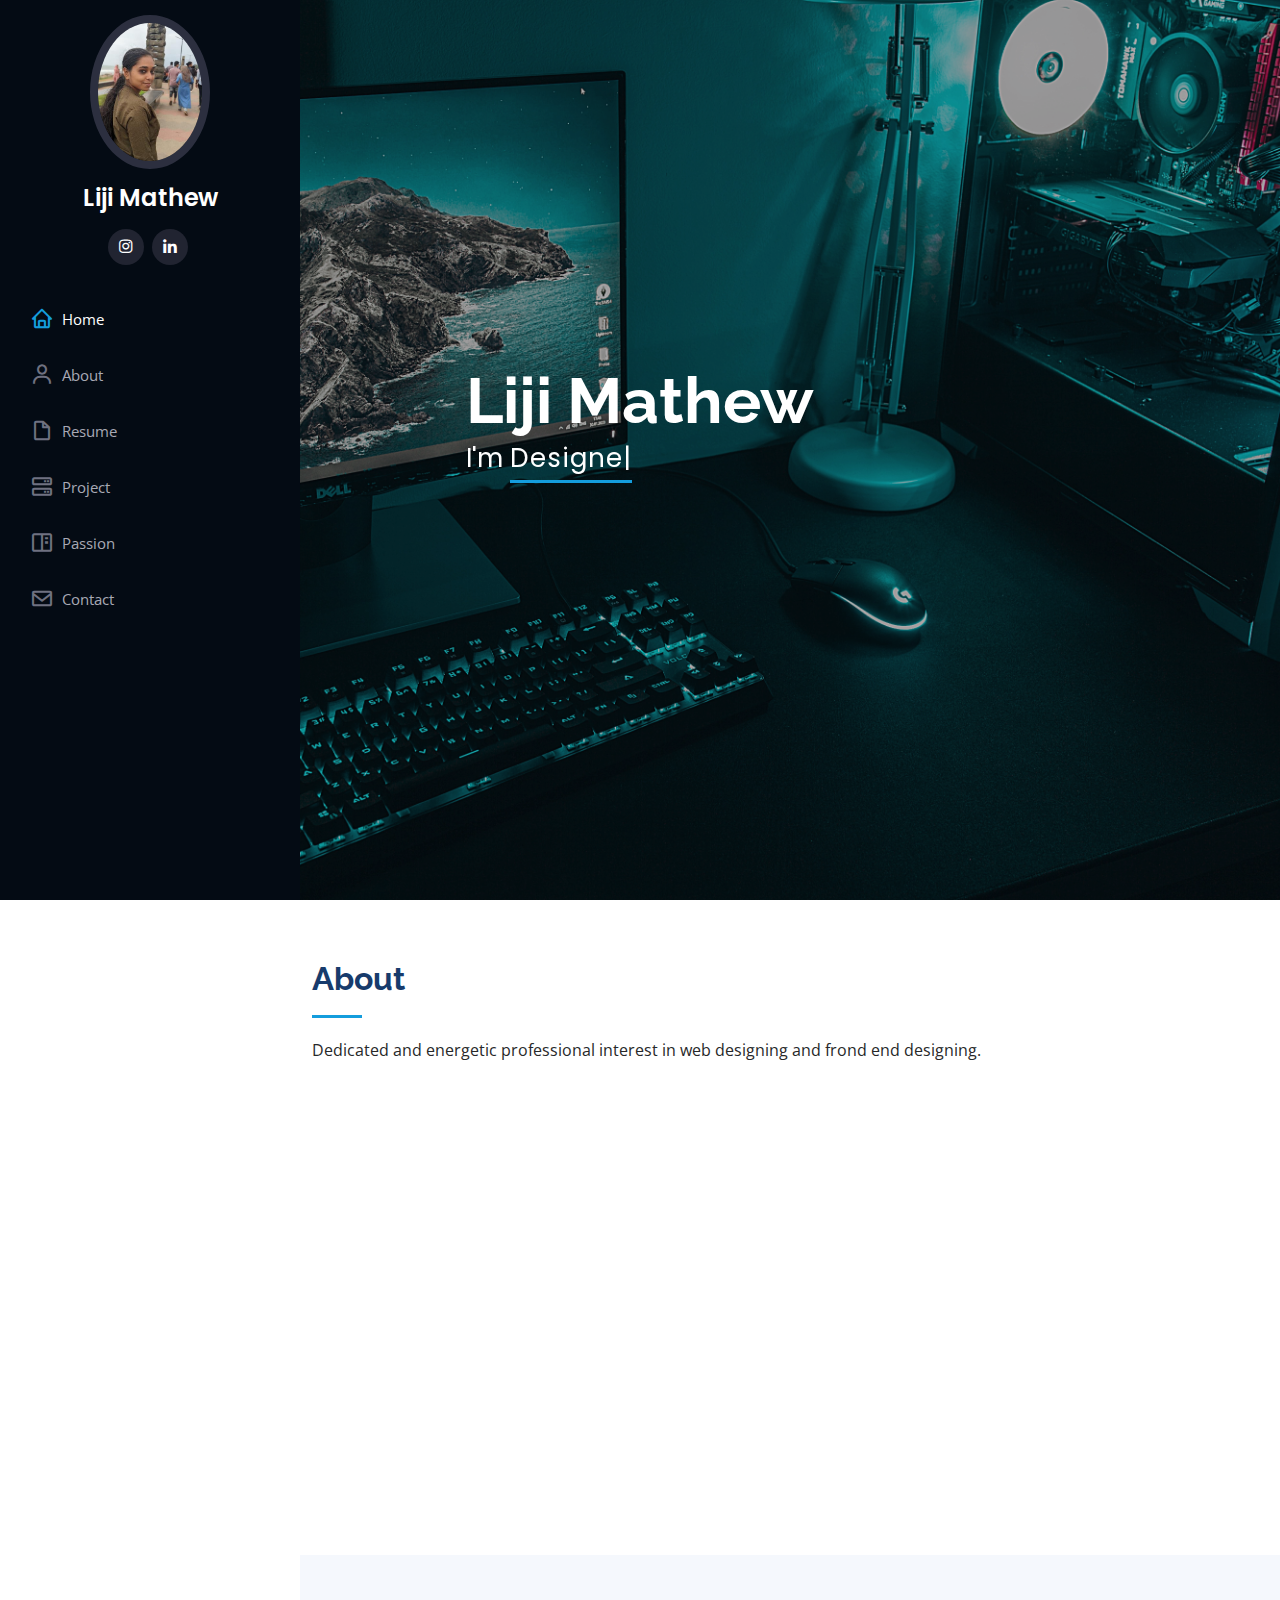
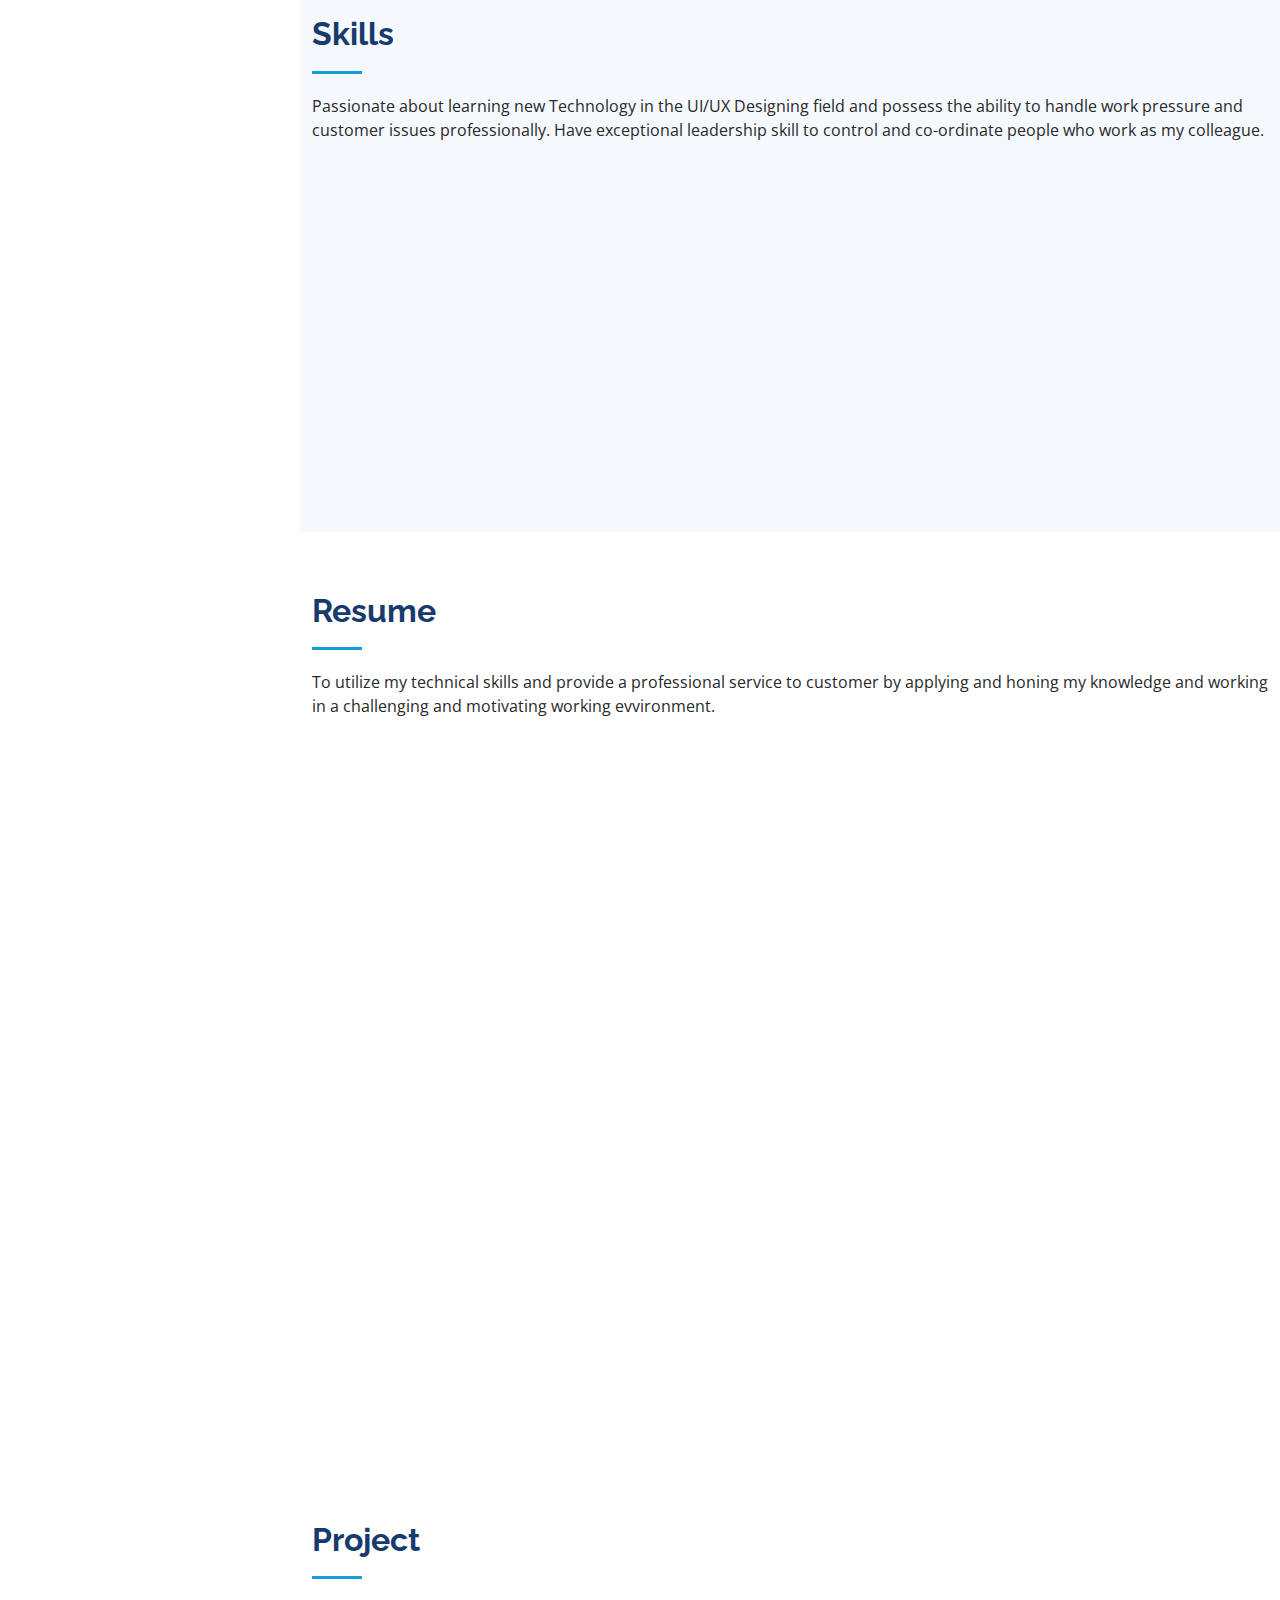
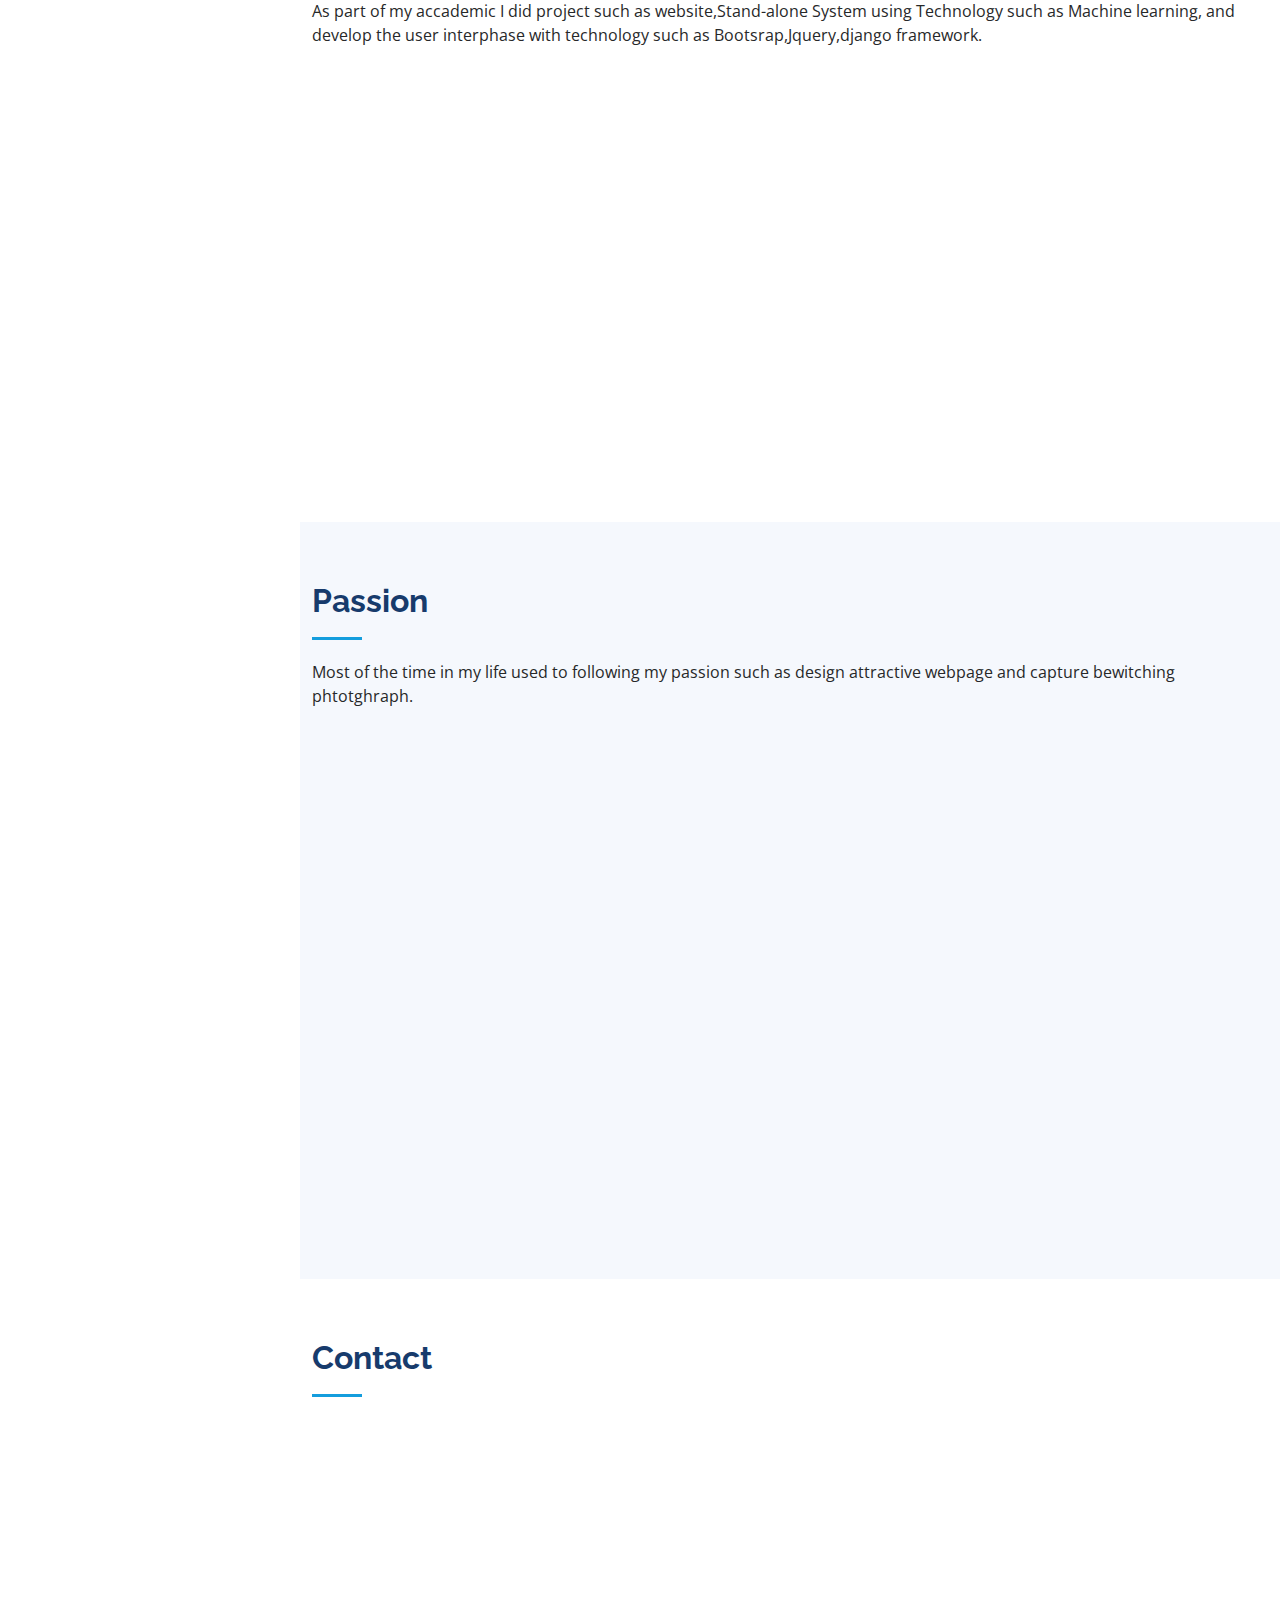
==== index.html @ ad8925a6 "my portfolio updated" ====
<!DOCTYPE html>
<html lang="en">

<head>
  <meta charset="utf-8">
  <meta content="width=device-width, initial-scale=1.0" name="viewport">

  <title>Liji Mathew</title>
  <meta content="" name="description">
  <meta content="" name="keywords">

  <!-- Favicons -->
  <link href="assets/img/favicon.png" rel="icon">
  <link href="assets/img/apple-touch-icon.png" rel="apple-touch-icon">

  <!-- Google Fonts -->
  <link href="https://fonts.googleapis.com/css?family=Open+Sans:300,300i,400,400i,600,600i,700,700i|Raleway:300,300i,400,400i,500,500i,600,600i,700,700i|Poppins:300,300i,400,400i,500,500i,600,600i,700,700i" rel="stylesheet">

  <!-- Vendor CSS Files -->
  <link href="assets/vendor/aos/aos.css" rel="stylesheet">
  <link href="assets/vendor/bootstrap/css/bootstrap.min.css" rel="stylesheet">
  <link href="assets/vendor/bootstrap-icons/bootstrap-icons.css" rel="stylesheet">
  <link href="assets/vendor/boxicons/css/boxicons.min.css" rel="stylesheet">
  <link href="assets/vendor/glightbox/css/glightbox.min.css" rel="stylesheet">
  <link href="assets/vendor/swiper/swiper-bundle.min.css" rel="stylesheet">

  <!-- Template Main CSS File -->
  <link href="assets/css/style.css" rel="stylesheet">

  <!-- =======================================================
  * Template Name: iPortfolio - v3.7.0
  * Template URL: https://bootstrapmade.com/iportfolio-bootstrap-portfolio-websites-template/
  * Author: BootstrapMade.com
  * License: https://bootstrapmade.com/license/
  ======================================================== -->
</head>

<body>

  <!-- ======= Mobile nav toggle button ======= -->
  <i class="bi bi-list mobile-nav-toggle d-xl-none"></i>

  <!-- ======= Header ======= -->
  <header id="header">
    <div class="d-flex flex-column">

      <div class="profile">
        <img src="assets/img/liji.jpg" alt="" class="img-fluid rounded-circle">
        <h1 class="text-light"><a href="index.html">Liji Mathew</a></h1>
        <div class="social-links mt-3 text-center">
          
         <a href="https://www.instagram.com/liji_mathew_angry_bird/Liji Mathew" class="instagram"><i class="bx bxl-instagram"></i></a>
          
          <a href="http://wwww.linkedin.com/in/liji-mathew-873173238" class="linkedin"><i class="bx bxl-linkedin"></i></a>
        </div>
      </div>

      <nav id="navbar" class="nav-menu navbar">
        <ul>
          <li><a href="#hero" class="nav-link scrollto active"><i class="bx bx-home"></i> <span>Home</span></a></li>
          <li><a href="#about" class="nav-link scrollto"><i class="bx bx-user"></i> <span>About</span></a></li>
          <li><a href="#resume" class="nav-link scrollto"><i class="bx bx-file-blank"></i> <span>Resume</span></a></li>
          <li><a href="#services" class="nav-link scrollto"><i class="bx bx-server"></i> <span>Project</span></a></li>
          <li><a href="#portfolio" class="nav-link scrollto"><i class="bx bx-book-content"></i> <span>Passion</span></a></li>
         
          <li><a href="#contact" class="nav-link scrollto"><i class="bx bx-envelope"></i> <span>Contact</span></a></li>
        </ul>
      </nav><!-- .nav-menu -->
    </div>
  </header><!-- End Header -->

  <!-- ======= Hero Section ======= -->
  <section id="hero" class="d-flex flex-column justify-content-center align-items-center">
    <div class="hero-container" data-aos="fade-in">
      <h1>Liji Mathew</h1>
      <p>I'm <span class="typed" data-typed-items="Designer, Developer, Photographer"></span></p>
    </div>
  </section><!-- End Hero -->

  <main id="main">

    <!-- ======= About Section ======= -->
    <section id="about" class="about">
      <div class="container">

        <div class="section-title">
          <h2>About</h2>
          <p>Dedicated and energetic professional interest in web designing and frond end designing.</p>
        </div>

        <div class="row">
          <div class="col-lg-4" data-aos="fade-right">
            <img src="assets/img/liji.jpg" class="img-fluid" alt="">
          </div>
          <div class="col-lg-8 pt-4 pt-lg-0 content" data-aos="fade-left">
            <h3>UI/UX Designer &amp; Web Developer.</h3>
            <p class="fst-italic">
              Highly concentrated in frond end development especially in website design using tools HTML,Css,Bootsrap with thair latest version.
            </p>
            <div class="row">
              <div class="col-lg-6">
                <ul>
                  <li><i class="bi bi-chevron-right"></i> <strong>Birthday:</strong> <span>19 March 1999</span></li>
                  
                  <li><i class="bi bi-chevron-right"></i> <strong>Phone:</strong> <span>+91 9074599758</span></li>
                  <li><i class="bi bi-chevron-right"></i> <strong>City:</strong> <span>Kerala, India</span></li>
                </ul>
              </div>
              <div class="col-lg-6">
                <ul>
                  <li><i class="bi bi-chevron-right"></i> <strong>Age:</strong> <span>23</span></li>
                  <li><i class="bi bi-chevron-right"></i> <strong>Degree:</strong> <span>Master of Computer Application</span></li>
                  <li><i class="bi bi-chevron-right"></i> <strong>Email:</strong> <span>mliji93@gmail.com</span></li>
                  

                </ul>
              </div>
            </div>
            <p>
              Frond-End Developer with a proven ability to collaborate effectively with senior developers while spending exra time to be mentored.Enjoy working closely with team members to ensure workloads are effectively redirected to bottlenecks and personally picking up the slack whene necessary.
            
            </p>
          </div>
        </div>

      </div>
    </section><!-- End About Section -->

    

    <!-- ======= Skills Section ======= -->
    <section id="skills" class="skills section-bg">
      <div class="container">

        <div class="section-title">
          <h2>Skills</h2>
         <p> Passionate about learning new Technology in the UI/UX Designing field and possess the ability to handle work pressure and customer issues professionally. Have exceptional leadership skill to control and co-ordinate people who work as my colleague.</p>
        </div>

        <div class="row skills-content">

          <div class="col-lg-6" data-aos="fade-up">

            <div class="progress">
              <span class="skill">HTML <i class="val">100%</i></span>
              <div class="progress-bar-wrap">
                <div class="progress-bar" role="progressbar" aria-valuenow="100" aria-valuemin="0" aria-valuemax="100"></div>
              </div>
            </div>

            <div class="progress">
              <span class="skill">CSS <i class="val">80%</i></span>
              <div class="progress-bar-wrap">
                <div class="progress-bar" role="progressbar" aria-valuenow="90" aria-valuemin="0" aria-valuemax="100"></div>
              </div>
            </div>

            <div class="progress">
              <span class="skill">JavaScript <i class="val">70%</i></span>
              <div class="progress-bar-wrap">
                <div class="progress-bar" role="progressbar" aria-valuenow="75" aria-valuemin="0" aria-valuemax="100"></div>
              </div>
            </div>
            <div class="progress">
              <span class="skill">Sqlite<i class="val">70%</i></span>
              <div class="progress-bar-wrap">
                <div class="progress-bar" role="progressbar" aria-valuenow="75" aria-valuemin="0" aria-valuemax="100"></div>
              </div>
            </div>
            <div class="progress">
              <span class="skill">C Programming<i class="val">70%</i></span>
              <div class="progress-bar-wrap">
                <div class="progress-bar" role="progressbar" aria-valuenow="75" aria-valuemin="0" aria-valuemax="100"></div>
              </div>
            </div>

          </div>

          <div class="col-lg-6" data-aos="fade-up" data-aos-delay="100">

            <div class="progress">
              <span class="skill">PHP <i class="val">70%</i></span>
              <div class="progress-bar-wrap">
                <div class="progress-bar" role="progressbar" aria-valuenow="80" aria-valuemin="0" aria-valuemax="100"></div>
              </div>
            </div>

            <div class="progress">
              <span class="skill">Python-django<i class="val">85%</i></span>
              <div class="progress-bar-wrap">
                <div class="progress-bar" role="progressbar" aria-valuenow="90" aria-valuemin="0" aria-valuemax="100"></div>
              </div>
            </div>

            <div class="progress">
              <span class="skill">Bootsrap <i class="val">85%</i></span>
              <div class="progress-bar-wrap">
                <div class="progress-bar" role="progressbar" aria-valuenow="55" aria-valuemin="0" aria-valuemax="100"></div>
              </div>
            </div>
            <div class="progress">
              <span class="skill">MySql <i class="val">75%</i></span>
              <div class="progress-bar-wrap">
                <div class="progress-bar" role="progressbar" aria-valuenow="55" aria-valuemin="0" aria-valuemax="100"></div>
              </div>
            </div>
            <div class="progress">
              <span class="skill">Git<i class="val">80%</i></span>
              <div class="progress-bar-wrap">
                <div class="progress-bar" role="progressbar" aria-valuenow="75" aria-valuemin="0" aria-valuemax="100"></div>
              </div>
            </div>

          </div>

        </div>

      </div>
    </section><!-- End Skills Section -->

    <!-- ======= Resume Section ======= -->
    <section id="resume" class="resume">
      <div class="container">

        <div class="section-title">
          <h2>Resume</h2>
          <p> To utilize my technical skills and provide a professional service to customer by applying and honing my knowledge and working in a challenging and motivating working evvironment.

          </p>
        </div>

        <div class="row">
          <div class="col-lg-6" data-aos="fade-up">
            <h3 class="resume-title">Sumary</h3>
            <div class="resume-item pb-0">
              <h4>Liji Mathew</h4>
             
              <ul>
                <li>Palakkad DIST Kerala India</li>
                <li>+91 9074599758</li>
                <li>mliji93@gmail.com</li>
              </ul>
            </div>

            <h3 class="resume-title">Education</h3>
            <div class="resume-item">
              <h4>Master of Computer Application</h4>
              <h5>2020 - 2022</h5>
              <p><em>Calicut University</em></p>
              <p>Persuing my Master degree of two year duration with internship specialized in language Python with django framework.</p>
            </div>
            <div class="resume-item">
              <h4>Bachelor of Computer Science</h4>
              <h5>2017-2020</h5>
              <p><em>Calicut University</em></p>
              <p>Successfully Completed my Bachelor's degree with fifth rang in the University level.</p>
            </div>
          </div>
          <div class="col-lg-6" data-aos="fade-up" data-aos-delay="100">
            <h3 class="resume-title">Professional Experience</h3>
            <div class="resume-item">
              <h4>Intern</h4>
              <h5>2020 March - 2020 June</h5>
              <p><em>Kinfra Park, Kozhikkod, Kerala</em></p>
              <ul>
                
                <li>Worked as an Intern  with  Web devolepment </li>
                <li>Specialized in Python-django frame work and designing tool such as HTML,Bootsrap,Javascipt and femiliar with Sqlite3 database.</li>
                <li>Worked over 4 month.</li>
              </ul>
            </div>
            
          </div>
        </div>

      </div>
    </section><!-- End Resume Section -->


    <!-- ======= project Section ======= -->
    <section id="services" class="services">
      <div class="container">

        <div class="section-title">
          <h2>Project</h2>
          <p>As part of my accademic I did   project such as website,Stand-alone System using Technology such as Machine learning, and develop the user interphase with technology such as Bootsrap,Jquery,django framework. </p>
        </div>

        <div class="row">
          <div class="col-lg-4 col-md-6 icon-box" data-aos="fade-up">
            <div class="icon"><i class="bi bi-card-checklist"></i></div>
            <h4 class="title"><a href="">Vigilate for rabble</a></h4>
            <p class="description">Vigilate for rabble is an animal detection and alert system which aimed at 
              classifying animals as harmful and harmless and invoking diverse stages of alerts 
              when they are nearing to the human habitat. The motivation for this project is to build 
              an automatic system for detection and recognizing animal species for animal 
              researchers and wild life farmers and peoples. </p>
              
              
          </div>
          <div class="col-lg-4 col-md-6 icon-box" data-aos="fade-up" data-aos-delay="100">
            <div class="icon"><i class="bi bi-card-checklist"></i></div>
            <h4 class="title"><a href="">PetCare-Pro</a></h4>
            <p class="description">The proposed concept is digitalization of veterinary hospital. It specifically looks into the services 
              provided by the clinic and the welfare of pets. This project aims to give user an ease to 
              access the clinic and contact with them. To avoid such a situation and 
              make sure all the details obtained to all farmers and ensure the welfare of all the pets.</p>
              
          </div>
          <div class="col-lg-4 col-md-6 icon-box" data-aos="fade-up" data-aos-delay="200">
            <div class="icon"><i class="bi bi-card-checklist"></i></div>
            <h4 class="title"><a href="">School management system</a></h4>
            <p class="description">As part of internship completed a website for school students and teachers for smooth communication and for receiving updation properly from school management.This site completely digitalize School diary.</p>
            
          </div>
        </div>

      </div>
    </section><!-- End project Section -->

    

    <!-- ======= Portfolio Section ======= -->
    <section id="portfolio" class="portfolio section-bg">
      <div class="container">

        <div class="section-title">
          <h2>Passion</h2>
          <p>Most of the time in my life used to following my passion such as design attractive webpage and capture bewitching phtotghraph.</p>
        </div>

        <div class="row" data-aos="fade-up">
          <div class="col-lg-12 d-flex justify-content-center">
            <ul id="portfolio-flters">
              <li data-filter="*" class="filter-active">All</li>
              <li data-filter=".filter-app">Design</li>
              <li data-filter=".filter-card">Photoghraph</li>
              
            </ul>
          </div>
        </div>

        <div class="row portfolio-container" data-aos="fade-up" data-aos-delay="100">

          <div class="col-lg-4 col-md-6 portfolio-item filter-app">
            <div class="portfolio-wrap">
              <img src="assets/img/portfolio/webpage2.jpg" class="img-fluid" alt="">
              <div class="portfolio-links">
                <a href="assets/img/portfolio/webpage2.jpg" data-gallery="portfolioGallery" class="portfolio-lightbox" title="webpage of library management system"><i class="bx bx-plus"></i></a>
                
              </div>
            </div>
          </div>

          
        <div class="row portfolio-container" data-aos="fade-up" data-aos-delay="100">
          <div class="col-lg-4 col-md-6 portfolio-item filter-app">
            <div class="portfolio-wrap">
              <img src="assets/img/portfolio/webpage1.jpg" class="img-fluid" alt="">
              <div class="portfolio-links">
                <a href="assets/img/portfolio/webpage1.jpg" data-gallery="portfolioGallery" class="portfolio-lightbox" title="webpage of Pet PetCare-Pro"><i class="bx bx-plus"></i></a>
                
              </div>
            </div>
          </div>
        
          
          
          <div class="col-lg-4 col-md-6 portfolio-item filter-app">
            <div class="portfolio-wrap">
              <img src="assets/img/portfolio/website4.jpg" class="img-fluid" alt="">
              <div class="portfolio-links">
                <a href="assets/img/portfolio/website4.jpg" data-gallery="portfolioGallery" class="portfolio-lightbox" title="webpage of Wild animal detection"><i class="bx bx-plus"></i></a>
                
              </div>
            </div>
          </div>

          <div class="col-lg-4 col-md-6 portfolio-item filter-card">
            <div class="portfolio-wrap">
              <img src="assets/img/portfolio/photograpghy1.jpg" class="img-fluid" alt="">
              <div class="portfolio-links">
                <a href="assets/img/portfolio/photograpghy1.jpg" data-gallery="portfolioGallery" class="portfolio-lightbox" title="Card 2"><i class="bx bx-plus"></i></a>
                
              </div>
            </div>
          </div>

         

        

          <div class="col-lg-4 col-md-6 portfolio-item filter-card">
            <div class="portfolio-wrap">
              <img src="assets/img/portfolio/photograpghy2.jpg" class="img-fluid" alt="">
              <div class="portfolio-links">
                <a href="assets/img/portfolio/photograpghy2.jpg" data-gallery="portfolioGallery" class="portfolio-lightbox" title="Card 1"><i class="bx bx-plus"></i></a>
                
              </div>
            </div>
          </div>

          <div class="col-lg-4 col-md-6 portfolio-item filter-card">
            <div class="portfolio-wrap">
              <img src="assets/img/portfolio/sunset.jpg" class="img-fluid" alt="">
              <div class="portfolio-links">
                <a href="assets/img/portfolio/sunset.jpg" data-gallery="portfolioGallery" class="portfolio-lightbox" title="Card 3"><i class="bx bx-plus"></i></a>
               
              </div>
            </div>
          </div>

        

        </div>

      </div>
    </section><!-- End Portfolio Section -->

    


            

       

    <!-- ======= Contact Section ======= -->
    <section id="contact" class="contact">
      <div class="container">

        <div class="section-title">
          <h2>Contact</h2>
          
        </div>

        <div class="row" data-aos="fade-in">

          <div class="col-lg-5 d-flex align-items-stretch">
            <div class="info">
              <div class="address">
                <i class="bi bi-geo-alt"></i>
                <h4>Location:</h4>
                <p>Palakkad dist, Kerala , South India</p>
              </div>

              <div class="email">
                <i class="bi bi-envelope"></i>
                <h4>Email:</h4>
                <p>mliji93@gmail.com</p>
              </div>

              <div class="phone">
                <i class="bi bi-phone"></i>
                <h4>Call:</h4>
                <p>+91 9074599758</p>
              </div>

              <iframe src="https://www.google.com/maps/embed?pb=!1m18!1m12!1m3!1d501522.389435317!2d76.7218824835407!3d10.8766755608114!2m3!1f0!2f0!3f0!3m2!1i1024!2i768!4f13.1!3m3!1m2!1s0x3ba86dfa087d31ad%3A0xf542d6eb7a870a56!2sPalakkad%2C%20Kerala!5e0!3m2!1sen!2sin!4v1654843802210!5m2!1sen!2sin" frameborder="0" style="border:0; width: 100%; height: 290px;" allowfullscreen></iframe>
            </div>

          </div>

          <div class="col-lg-7 mt-5 mt-lg-0 d-flex align-items-stretch">
            <form action="forms/contact.php" method="post" role="form" class="php-email-form">
              <div class="row">
                <div class="form-group col-md-6">
                  <label for="name">Your Name</label>
                  <input type="text" name="name" class="form-control" id="name" required>
                </div>
                <div class="form-group col-md-6">
                  <label for="name">Your Email</label>
                  <input type="email" class="form-control" name="email" id="email" required>
                </div>
              </div>
              <div class="form-group">
                <label for="name">Subject</label>
                <input type="text" class="form-control" name="subject" id="subject" required>
              </div>
              <div class="form-group">
                <label for="name">Message</label>
                <textarea class="form-control" name="message" rows="10" required></textarea>
              </div>
              <div class="my-3">
                <div class="loading">Loading</div>
                <div class="error-message"></div>
                <div class="sent-message">Your message has been sent. Thank you!</div>
              </div>
              <div class="text-center"><button type="submit">Send Message</button></div>
            </form>
          </div>

        </div>

      </div>
    </section><!-- End Contact Section -->

  </main><!-- End #main -->

  <!-- ======= Footer ======= -->
  <footer id="footer">
    <div class="container">
      <div class="copyright">
        
      </div>
      <div class="credits">
        <!-- All the links in the footer should remain intact. -->
        <!-- You can delete the links only if you purchased the pro version. -->
        <!-- Licensing information: https://bootstrapmade.com/license/ -->
        <!-- Purchase the pro version with working PHP/AJAX contact form: https://bootstrapmade.com/iportfolio-bootstrap-portfolio-websites-template/ -->
         <a href="https://bootstrapmade.com/"></a>
      </div>
    </div>
  </footer><!-- End  Footer -->

  <a href="#" class="back-to-top d-flex align-items-center justify-content-center"><i class="bi bi-arrow-up-short"></i></a>

  <!-- Vendor JS Files -->
  <script src="assets/vendor/purecounter/purecounter.js"></script>
  <script src="assets/vendor/aos/aos.js"></script>
  <script src="assets/vendor/bootstrap/js/bootstrap.bundle.min.js"></script>
  <script src="assets/vendor/glightbox/js/glightbox.min.js"></script>
  <script src="assets/vendor/isotope-layout/isotope.pkgd.min.js"></script>
  <script src="assets/vendor/swiper/swiper-bundle.min.js"></script>
  <script src="assets/vendor/typed.js/typed.min.js"></script>
  <script src="assets/vendor/waypoints/noframework.waypoints.js"></script>
  <script src="assets/vendor/php-email-form/validate.js"></script>

  <!-- Template Main JS File -->
  <script src="assets/js/main.js"></script>

</body>

</html>
---- assets/css/style.css ----
/**
* Template Name: iPortfolio - v3.7.0
* Template URL: https://bootstrapmade.com/iportfolio-bootstrap-portfolio-websites-template/
* Author: BootstrapMade.com
* License: https://bootstrapmade.com/license/
*/

/*--------------------------------------------------------------
# General
--------------------------------------------------------------*/
body {
  font-family: "Open Sans", sans-serif;
  color: #272829;
}

a {
  color: #149ddd;
  text-decoration: none;
}

a:hover {
  color: #37b3ed;
  text-decoration: none;
}

h1, h2, h3, h4, h5, h6 {
  font-family: "Raleway", sans-serif;
}

/*--------------------------------------------------------------
# Back to top button
--------------------------------------------------------------*/
.back-to-top {
  position: fixed;
  visibility: hidden;
  opacity: 0;
  right: 15px;
  bottom: 15px;
  z-index: 996;
  background: #149ddd;
  width: 40px;
  height: 40px;
  border-radius: 50px;
  transition: all 0.4s;
}
.back-to-top i {
  font-size: 28px;
  color: #fff;
  line-height: 0;
}
.back-to-top:hover {
  background: #2eafec;
  color: #fff;
}
.back-to-top.active {
  visibility: visible;
  opacity: 1;
}

/*--------------------------------------------------------------
# Header
--------------------------------------------------------------*/
#header {
  position: fixed;
  top: 0;
  left: 0;
  bottom: 0;
  width: 300px;
  transition: all ease-in-out 0.5s;
  z-index: 9997;
  transition: all 0.5s;
  padding: 0 15px;
  background: #040b14;
  overflow-y: auto;
}
#header .profile img {
  margin: 15px auto;
  display: block;
  width: 120px;
  border: 8px solid #2c2f3f;
}
#header .profile h1 {
  font-size: 24px;
  margin: 0;
  padding: 0;
  font-weight: 600;
  -moz-text-align-last: center;
  text-align-last: center;
  font-family: "Poppins", sans-serif;
}
#header .profile h1 a, #header .profile h1 a:hover {
  color: #fff;
  text-decoration: none;
}
#header .profile .social-links a {
  font-size: 18px;
  display: inline-block;
  background: #212431;
  color: #fff;
  line-height: 1;
  padding: 8px 0;
  margin-right: 4px;
  border-radius: 50%;
  text-align: center;
  width: 36px;
  height: 36px;
  transition: 0.3s;
}
#header .profile .social-links a:hover {
  background: #149ddd;
  color: #fff;
  text-decoration: none;
}

#main {
  margin-left: 300px;
}

@media (max-width: 1199px) {
  #header {
    left: -300px;
  }

  #main {
    margin-left: 0;
  }
}
/*--------------------------------------------------------------
# Navigation Menu
--------------------------------------------------------------*/
/* Desktop Navigation */
.nav-menu {
  padding: 30px 0 0 0;
}
.nav-menu * {
  margin: 0;
  padding: 0;
  list-style: none;
}
.nav-menu > ul > li {
  position: relative;
  white-space: nowrap;
}
.nav-menu a, .nav-menu a:focus {
  display: flex;
  align-items: center;
  color: #a8a9b4;
  padding: 12px 15px;
  margin-bottom: 8px;
  transition: 0.3s;
  font-size: 15px;
}
.nav-menu a i, .nav-menu a:focus i {
  font-size: 24px;
  padding-right: 8px;
  color: #6f7180;
}
.nav-menu a:hover, .nav-menu .active, .nav-menu .active:focus, .nav-menu li:hover > a {
  text-decoration: none;
  color: #fff;
}
.nav-menu a:hover i, .nav-menu .active i, .nav-menu .active:focus i, .nav-menu li:hover > a i {
  color: #149ddd;
}

/* Mobile Navigation */
.mobile-nav-toggle {
  position: fixed;
  right: 15px;
  top: 15px;
  z-index: 9998;
  border: 0;
  font-size: 24px;
  transition: all 0.4s;
  outline: none !important;
  background-color: #149ddd;
  color: #fff;
  width: 40px;
  height: 40px;
  display: inline-flex;
  align-items: center;
  justify-content: center;
  line-height: 0;
  border-radius: 50px;
  cursor: pointer;
}

.mobile-nav-active {
  overflow: hidden;
}
.mobile-nav-active #header {
  left: 0;
}

/*--------------------------------------------------------------
# Hero Section
--------------------------------------------------------------*/
#hero {
  width: 100%;
  height: 100vh;
  background: url("../img/backgroundimage.jpg") top center;
  background-size: cover;
}
#hero:before {
  content: "";
  background: rgba(5, 13, 24, 0.3);
  position: absolute;
  bottom: 0;
  top: 0;
  left: 0;
  right: 0;
  z-index: 1;
}
#hero .hero-container {
  position: relative;
  z-index: 2;
  min-width: 300px;
}
#hero h1 {
  margin: 0 0 10px 0;
  font-size: 64px;
  font-weight: 700;
  line-height: 56px;
  color: #fff;
}
#hero p {
  color: #fff;
  margin-bottom: 50px;
  font-size: 26px;
  font-family: "Poppins", sans-serif;
}
#hero p span {
  color: #fff;
  padding-bottom: 4px;
  letter-spacing: 1px;
  border-bottom: 3px solid #149ddd;
}
@media (min-width: 1024px) {
  #hero {
    background-attachment: fixed;
  }
}
@media (max-width: 768px) {
  #hero h1 {
    font-size: 28px;
    line-height: 36px;
  }
  #hero h2 {
    font-size: 18px;
    line-height: 24px;
    margin-bottom: 30px;
  }
}

/*--------------------------------------------------------------
# Sections General
--------------------------------------------------------------*/
section {
  padding: 60px 0;
  overflow: hidden;
}

.section-bg {
  background: #f5f8fd;
}

.section-title {
  padding-bottom: 30px;
}
.section-title h2 {
  font-size: 32px;
  font-weight: bold;
  margin-bottom: 20px;
  padding-bottom: 20px;
  position: relative;
  color: #173b6c;
}
.section-title h2::after {
  content: "";
  position: absolute;
  display: block;
  width: 50px;
  height: 3px;
  background: #149ddd;
  bottom: 0;
  left: 0;
}
.section-title p {
  margin-bottom: 0;
}

/*--------------------------------------------------------------
# About
--------------------------------------------------------------*/
.about .content h3 {
  font-weight: 700;
  font-size: 26px;
  color: #173b6c;
}
.about .content ul {
  list-style: none;
  padding: 0;
}
.about .content ul li {
  margin-bottom: 20px;
  display: flex;
  align-items: center;
}
.about .content ul strong {
  margin-right: 10px;
}
.about .content ul i {
  font-size: 16px;
  margin-right: 5px;
  color: #149ddd;
  line-height: 0;
}
.about .content p:last-child {
  margin-bottom: 0;
}

/*--------------------------------------------------------------
# Facts
--------------------------------------------------------------*/
.facts {
  padding-bottom: 30px;
}
.facts .count-box {
  padding: 30px;
  width: 100%;
}
.facts .count-box i {
  display: block;
  font-size: 44px;
  color: #149ddd;
  float: left;
  line-height: 0;
}
.facts .count-box span {
  font-size: 48px;
  line-height: 40px;
  display: block;
  font-weight: 700;
  color: #050d18;
  margin-left: 60px;
}
.facts .count-box p {
  padding: 15px 0 0 0;
  margin: 0 0 0 60px;
  font-family: "Raleway", sans-serif;
  font-size: 14px;
  color: #122f57;
}
.facts .count-box a {
  font-weight: 600;
  display: block;
  margin-top: 20px;
  color: #122f57;
  font-size: 15px;
  font-family: "Poppins", sans-serif;
  transition: ease-in-out 0.3s;
}
.facts .count-box a:hover {
  color: #1f5297;
}

/*--------------------------------------------------------------
# Akills
--------------------------------------------------------------*/
.skills .progress {
  height: 60px;
  display: block;
  background: none;
  border-radius: 0;
}
.skills .progress .skill {
  padding: 0;
  margin: 0 0 6px 0;
  text-transform: uppercase;
  display: block;
  font-weight: 600;
  font-family: "Poppins", sans-serif;
  color: #050d18;
}
.skills .progress .skill .val {
  float: right;
  font-style: normal;
}
.skills .progress-bar-wrap {
  background: #dce8f8;
  height: 10px;
}
.skills .progress-bar {
  width: 1px;
  height: 10px;
  transition: 0.9s;
  background-color: #149ddd;
}

/*--------------------------------------------------------------
# Resume
--------------------------------------------------------------*/
.resume .resume-title {
  font-size: 26px;
  font-weight: 700;
  margin-top: 20px;
  margin-bottom: 20px;
  color: #050d18;
}
.resume .resume-item {
  padding: 0 0 20px 20px;
  margin-top: -2px;
  border-left: 2px solid #1f5297;
  position: relative;
}
.resume .resume-item h4 {
  line-height: 18px;
  font-size: 18px;
  font-weight: 600;
  text-transform: uppercase;
  font-family: "Poppins", sans-serif;
  color: #050d18;
  margin-bottom: 10px;
}
.resume .resume-item h5 {
  font-size: 16px;
  background: #e4edf9;
  padding: 5px 15px;
  display: inline-block;
  font-weight: 600;
  margin-bottom: 10px;
}
.resume .resume-item ul {
  padding-left: 20px;
}
.resume .resume-item ul li {
  padding-bottom: 10px;
}
.resume .resume-item:last-child {
  padding-bottom: 0;
}
.resume .resume-item::before {
  content: "";
  position: absolute;
  width: 16px;
  height: 16px;
  border-radius: 50px;
  left: -9px;
  top: 0;
  background: #fff;
  border: 2px solid #1f5297;
}

/*--------------------------------------------------------------
# Portfolio
--------------------------------------------------------------*/
.portfolio .portfolio-item {
  margin-bottom: 30px;
}
.portfolio #portfolio-flters {
  padding: 0;
  margin: 0 auto 35px auto;
  list-style: none;
  text-align: center;
  background: #fff;
  border-radius: 50px;
  padding: 2px 15px;
}
.portfolio #portfolio-flters li {
  cursor: pointer;
  display: inline-block;
  padding: 10px 15px 8px 15px;
  font-size: 14px;
  font-weight: 600;
  line-height: 1;
  text-transform: uppercase;
  color: #272829;
  margin-bottom: 5px;
  transition: all 0.3s ease-in-out;
}
.portfolio #portfolio-flters li:hover, .portfolio #portfolio-flters li.filter-active {
  color: #149ddd;
}
.portfolio #portfolio-flters li:last-child {
  margin-right: 0;
}
.portfolio .portfolio-wrap {
  transition: 0.3s;
  position: relative;
  overflow: hidden;
  z-index: 1;
}
.portfolio .portfolio-wrap::before {
  content: "";
  background: rgba(255, 255, 255, 0.5);
  position: absolute;
  left: 0;
  right: 0;
  top: 0;
  bottom: 0;
  transition: all ease-in-out 0.3s;
  z-index: 2;
  opacity: 0;
}
.portfolio .portfolio-wrap .portfolio-links {
  opacity: 1;
  left: 0;
  right: 0;
  bottom: -60px;
  z-index: 3;
  position: absolute;
  transition: all ease-in-out 0.3s;
  display: flex;
  justify-content: center;
}
.portfolio .portfolio-wrap .portfolio-links a {
  color: #fff;
  font-size: 28px;
  text-align: center;
  background: rgba(20, 157, 221, 0.75);
  transition: 0.3s;
  width: 50%;
}
.portfolio .portfolio-wrap .portfolio-links a:hover {
  background: rgba(20, 157, 221, 0.95);
}
.portfolio .portfolio-wrap .portfolio-links a + a {
  border-left: 1px solid #37b3ed;
}
.portfolio .portfolio-wrap:hover::before {
  top: 0;
  left: 0;
  right: 0;
  bottom: 0;
  opacity: 1;
}
.portfolio .portfolio-wrap:hover .portfolio-links {
  opacity: 1;
  bottom: 0;
}

/*--------------------------------------------------------------
# Portfolio Details
--------------------------------------------------------------*/
.portfolio-details {
  padding-top: 40px;
}
.portfolio-details .portfolio-details-slider img {
  width: 100%;
}
.portfolio-details .portfolio-details-slider .swiper-pagination {
  margin-top: 20px;
  position: relative;
}
.portfolio-details .portfolio-details-slider .swiper-pagination .swiper-pagination-bullet {
  width: 12px;
  height: 12px;
  background-color: #fff;
  opacity: 1;
  border: 1px solid #149ddd;
}
.portfolio-details .portfolio-details-slider .swiper-pagination .swiper-pagination-bullet-active {
  background-color: #149ddd;
}
.portfolio-details .portfolio-info {
  padding: 30px;
  box-shadow: 0px 0 30px rgba(5, 13, 24, 0.08);
}
.portfolio-details .portfolio-info h3 {
  font-size: 22px;
  font-weight: 700;
  margin-bottom: 20px;
  padding-bottom: 20px;
  border-bottom: 1px solid #eee;
}
.portfolio-details .portfolio-info ul {
  list-style: none;
  padding: 0;
  font-size: 15px;
}
.portfolio-details .portfolio-info ul li + li {
  margin-top: 10px;
}
.portfolio-details .portfolio-description {
  padding-top: 30px;
}
.portfolio-details .portfolio-description h2 {
  font-size: 26px;
  font-weight: 700;
  margin-bottom: 20px;
}
.portfolio-details .portfolio-description p {
  padding: 0;
}

/*--------------------------------------------------------------
# Services
--------------------------------------------------------------*/
.services .icon-box {
  margin-bottom: 20px;
}
.services .icon {
  float: left;
  display: flex;
  align-items: center;
  justify-content: center;
  width: 54px;
  height: 54px;
  background: #149ddd;
  border-radius: 50%;
  transition: 0.5s;
  border: 1px solid #149ddd;
}
.services .icon i {
  color: #fff;
  font-size: 24px;
  line-height: 0;
}
.services .icon-box:hover .icon {
  background: #fff;
}
.services .icon-box:hover .icon i {
  color: #149ddd;
}
.services .title {
  margin-left: 80px;
  font-weight: 700;
  margin-bottom: 15px;
  font-size: 18px;
}
.services .title a {
  color: #343a40;
}
.services .title a:hover {
  color: #149ddd;
}
.services .description {
  margin-left: 80px;
  line-height: 24px;
  font-size: 14px;
}

/*--------------------------------------------------------------
# Testimonials
--------------------------------------------------------------*/
.testimonials .testimonials-carousel, .testimonials .testimonials-slider {
  overflow: hidden;
}
.testimonials .testimonial-item {
  box-sizing: content-box;
  text-align: center;
  min-height: 320px;
}
.testimonials .testimonial-item .testimonial-img {
  width: 90px;
  border-radius: 50%;
  margin: 0 auto;
}
.testimonials .testimonial-item h3 {
  font-size: 18px;
  font-weight: bold;
  margin: 10px 0 5px 0;
  color: #111;
}
.testimonials .testimonial-item h4 {
  font-size: 14px;
  color: #999;
  margin: 0;
}
.testimonials .testimonial-item .quote-icon-left, .testimonials .testimonial-item .quote-icon-right {
  color: #c3e8fa;
  font-size: 26px;
}
.testimonials .testimonial-item .quote-icon-left {
  display: inline-block;
  left: -5px;
  position: relative;
}
.testimonials .testimonial-item .quote-icon-right {
  display: inline-block;
  right: -5px;
  position: relative;
  top: 10px;
}
.testimonials .testimonial-item p {
  font-style: italic;
  margin: 0 15px 15px 15px;
  padding: 20px;
  background: #fff;
  position: relative;
  margin-bottom: 35px;
  border-radius: 6px;
  box-shadow: 0px 2px 15px rgba(0, 0, 0, 0.1);
}
.testimonials .testimonial-item p::after {
  content: "";
  width: 0;
  height: 0;
  border-top: 20px solid #fff;
  border-right: 20px solid transparent;
  border-left: 20px solid transparent;
  position: absolute;
  bottom: -20px;
  left: calc(50% - 20px);
}
.testimonials .swiper-pagination {
  margin-top: 20px;
  position: relative;
}
.testimonials .swiper-pagination .swiper-pagination-bullet {
  width: 12px;
  height: 12px;
  background-color: #fff;
  opacity: 1;
  border: 1px solid #149ddd;
}
.testimonials .swiper-pagination .swiper-pagination-bullet-active {
  background-color: #149ddd;
}

/*--------------------------------------------------------------
# Contact
--------------------------------------------------------------*/
.contact {
  padding-bottom: 130px;
}
.contact .info {
  padding: 30px;
  background: #fff;
  width: 100%;
  box-shadow: 0 0 24px 0 rgba(0, 0, 0, 0.12);
}
.contact .info i {
  font-size: 20px;
  color: #149ddd;
  float: left;
  width: 44px;
  height: 44px;
  background: #dff3fc;
  display: flex;
  justify-content: center;
  align-items: center;
  border-radius: 50px;
  transition: all 0.3s ease-in-out;
}
.contact .info h4 {
  padding: 0 0 0 60px;
  font-size: 22px;
  font-weight: 600;
  margin-bottom: 5px;
  color: #050d18;
}
.contact .info p {
  padding: 0 0 10px 60px;
  margin-bottom: 20px;
  font-size: 14px;
  color: #173b6c;
}
.contact .info .email p {
  padding-top: 5px;
}
.contact .info .social-links {
  padding-left: 60px;
}
.contact .info .social-links a {
  font-size: 18px;
  display: inline-block;
  background: #333;
  color: #fff;
  line-height: 1;
  padding: 8px 0;
  border-radius: 50%;
  text-align: center;
  width: 36px;
  height: 36px;
  transition: 0.3s;
  margin-right: 10px;
}
.contact .info .social-links a:hover {
  background: #149ddd;
  color: #fff;
}
.contact .info .email:hover i, .contact .info .address:hover i, .contact .info .phone:hover i {
  background: #149ddd;
  color: #fff;
}
.contact .php-email-form {
  width: 100%;
  padding: 30px;
  background: #fff;
  box-shadow: 0 0 24px 0 rgba(0, 0, 0, 0.12);
}
.contact .php-email-form .form-group {
  padding-bottom: 8px;
}
.contact .php-email-form .validate {
  display: none;
  color: red;
  margin: 0 0 15px 0;
  font-weight: 400;
  font-size: 13px;
}
.contact .php-email-form .error-message {
  display: none;
  color: #fff;
  background: #ed3c0d;
  text-align: left;
  padding: 15px;
  font-weight: 600;
}
.contact .php-email-form .error-message br + br {
  margin-top: 25px;
}
.contact .php-email-form .sent-message {
  display: none;
  color: #fff;
  background: #18d26e;
  text-align: center;
  padding: 15px;
  font-weight: 600;
}
.contact .php-email-form .loading {
  display: none;
  background: #fff;
  text-align: center;
  padding: 15px;
}
.contact .php-email-form .loading:before {
  content: "";
  display: inline-block;
  border-radius: 50%;
  width: 24px;
  height: 24px;
  margin: 0 10px -6px 0;
  border: 3px solid #18d26e;
  border-top-color: #eee;
  -webkit-animation: animate-loading 1s linear infinite;
  animation: animate-loading 1s linear infinite;
}
.contact .php-email-form .form-group {
  margin-bottom: 15px;
}
.contact .php-email-form label {
  padding-bottom: 8px;
}
.contact .php-email-form input, .contact .php-email-form textarea {
  border-radius: 0;
  box-shadow: none;
  font-size: 14px;
}
.contact .php-email-form input {
  height: 44px;
}
.contact .php-email-form textarea {
  padding: 10px 15px;
}
.contact .php-email-form button[type=submit] {
  background: #149ddd;
  border: 0;
  padding: 10px 24px;
  color: #fff;
  transition: 0.4s;
  border-radius: 4px;
}
.contact .php-email-form button[type=submit]:hover {
  background: #37b3ed;
}
@-webkit-keyframes animate-loading {
  0% {
    transform: rotate(0deg);
  }
  100% {
    transform: rotate(360deg);
  }
}
@keyframes animate-loading {
  0% {
    transform: rotate(0deg);
  }
  100% {
    transform: rotate(360deg);
  }
}

/*--------------------------------------------------------------
# Breadcrumbs
--------------------------------------------------------------*/
.breadcrumbs {
  padding: 20px 0;
  background: #f9f9f9;
}
.breadcrumbs h2 {
  font-size: 26px;
  font-weight: 300;
}
.breadcrumbs ol {
  display: flex;
  flex-wrap: wrap;
  list-style: none;
  padding: 0;
  margin: 0;
  font-size: 15px;
}
.breadcrumbs ol li + li {
  padding-left: 10px;
}
.breadcrumbs ol li + li::before {
  display: inline-block;
  padding-right: 10px;
  color: #0e2442;
  content: "/";
}
@media (max-width: 768px) {
  .breadcrumbs .d-flex {
    display: block !important;
  }
  .breadcrumbs ol {
    display: block;
  }
  .breadcrumbs ol li {
    display: inline-block;
  }
}

/*--------------------------------------------------------------
# Footer
--------------------------------------------------------------*/
#footer {
  padding: 15px;
  color: #f4f6fd;
  font-size: 14px;
  position: fixed;
  left: 0;
  bottom: 0;
  width: 300px;
  z-index: 9999;
  background: #040b14;
}
#footer .copyright {
  text-align: center;
}
#footer .credits {
  padding-top: 5px;
  text-align: center;
  font-size: 13px;
  color: #eaebf0;
}
@media (max-width: 1199px) {
  #footer {
    position: static;
    width: auto;
    padding-right: 20px 15px;
  }
}
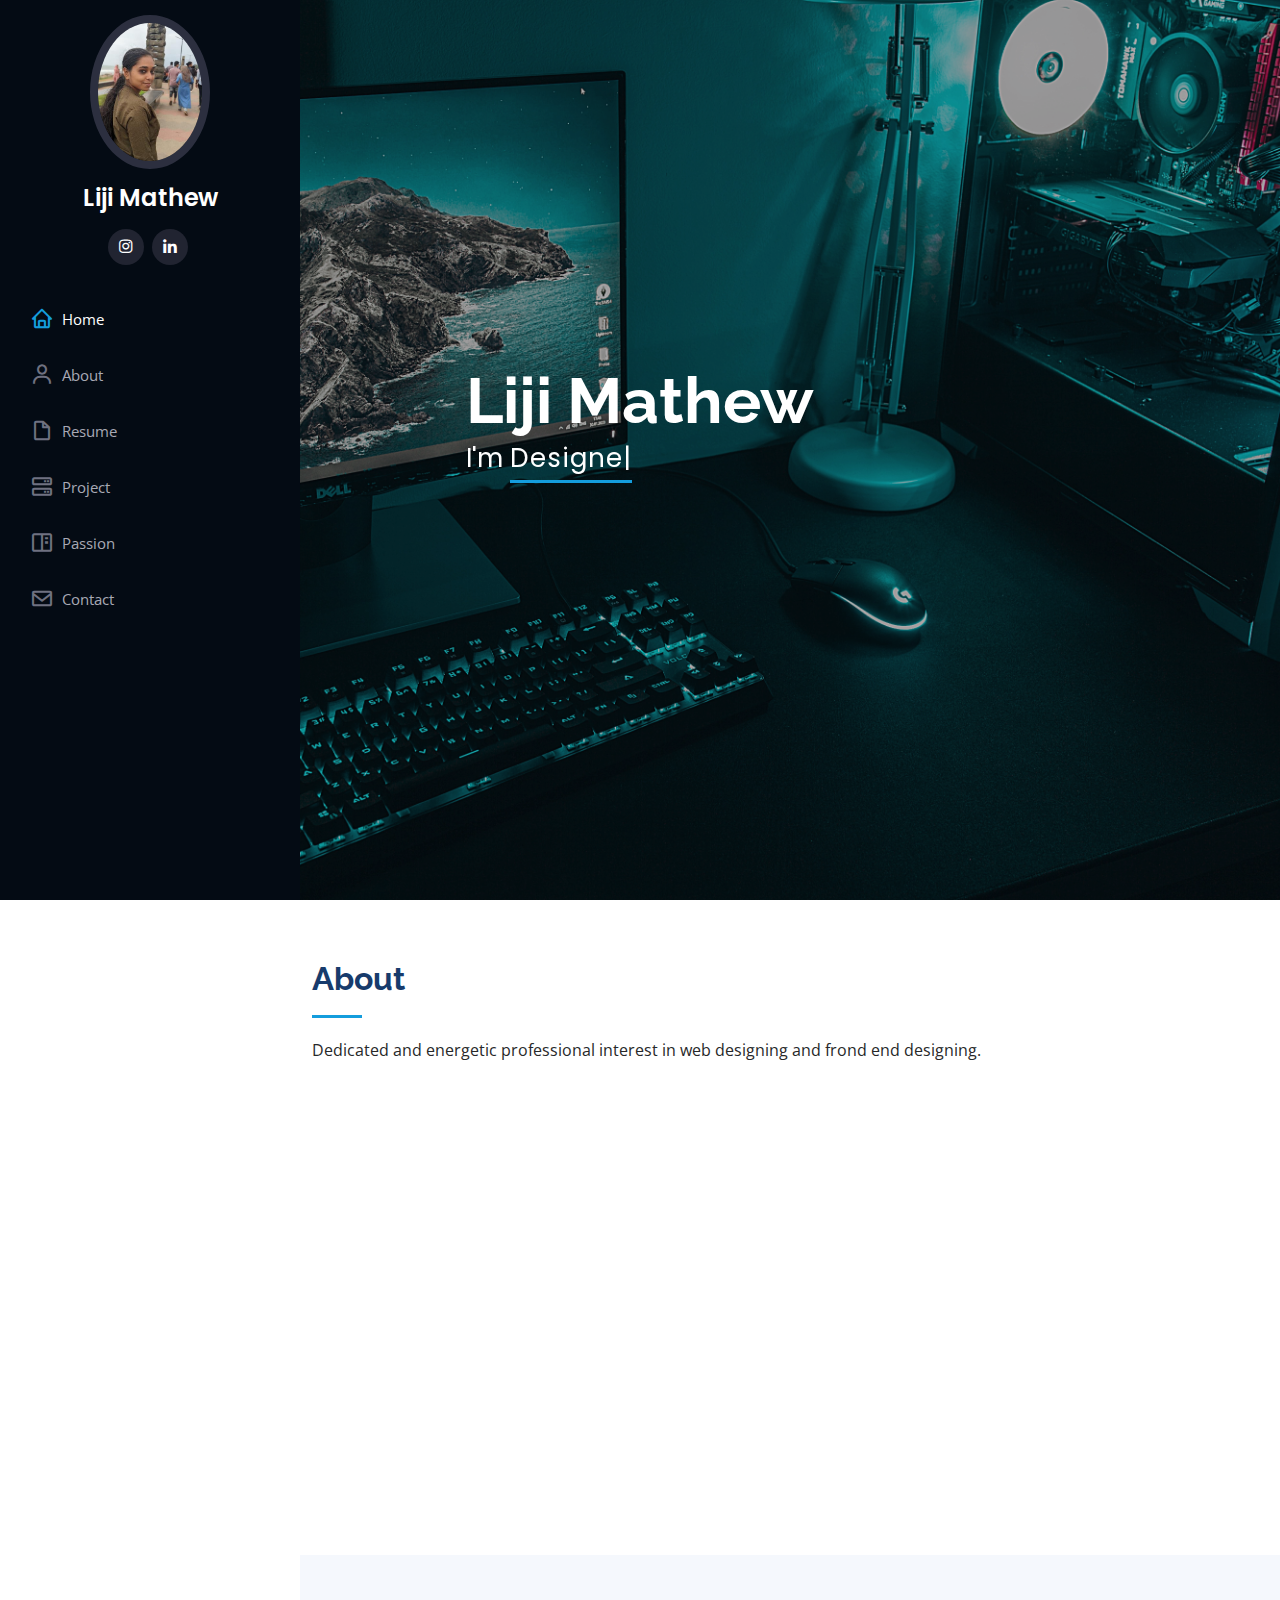
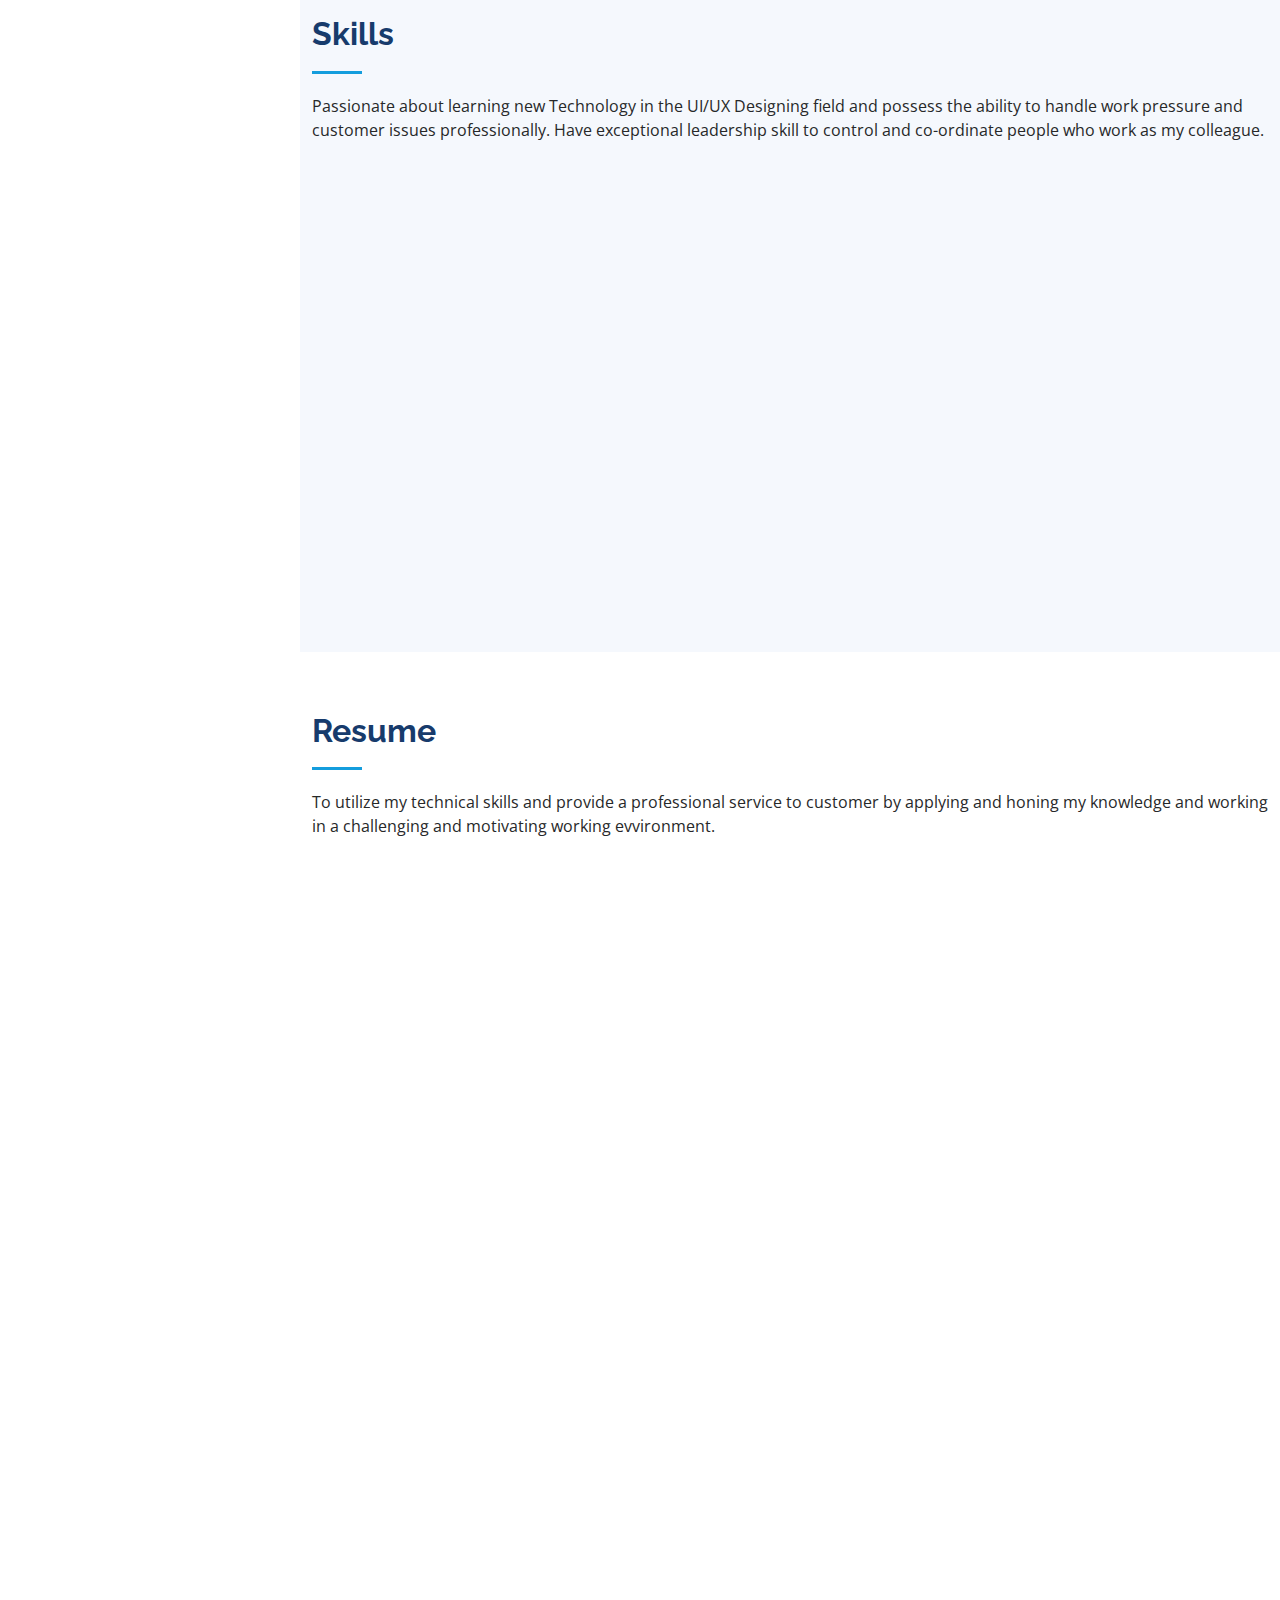
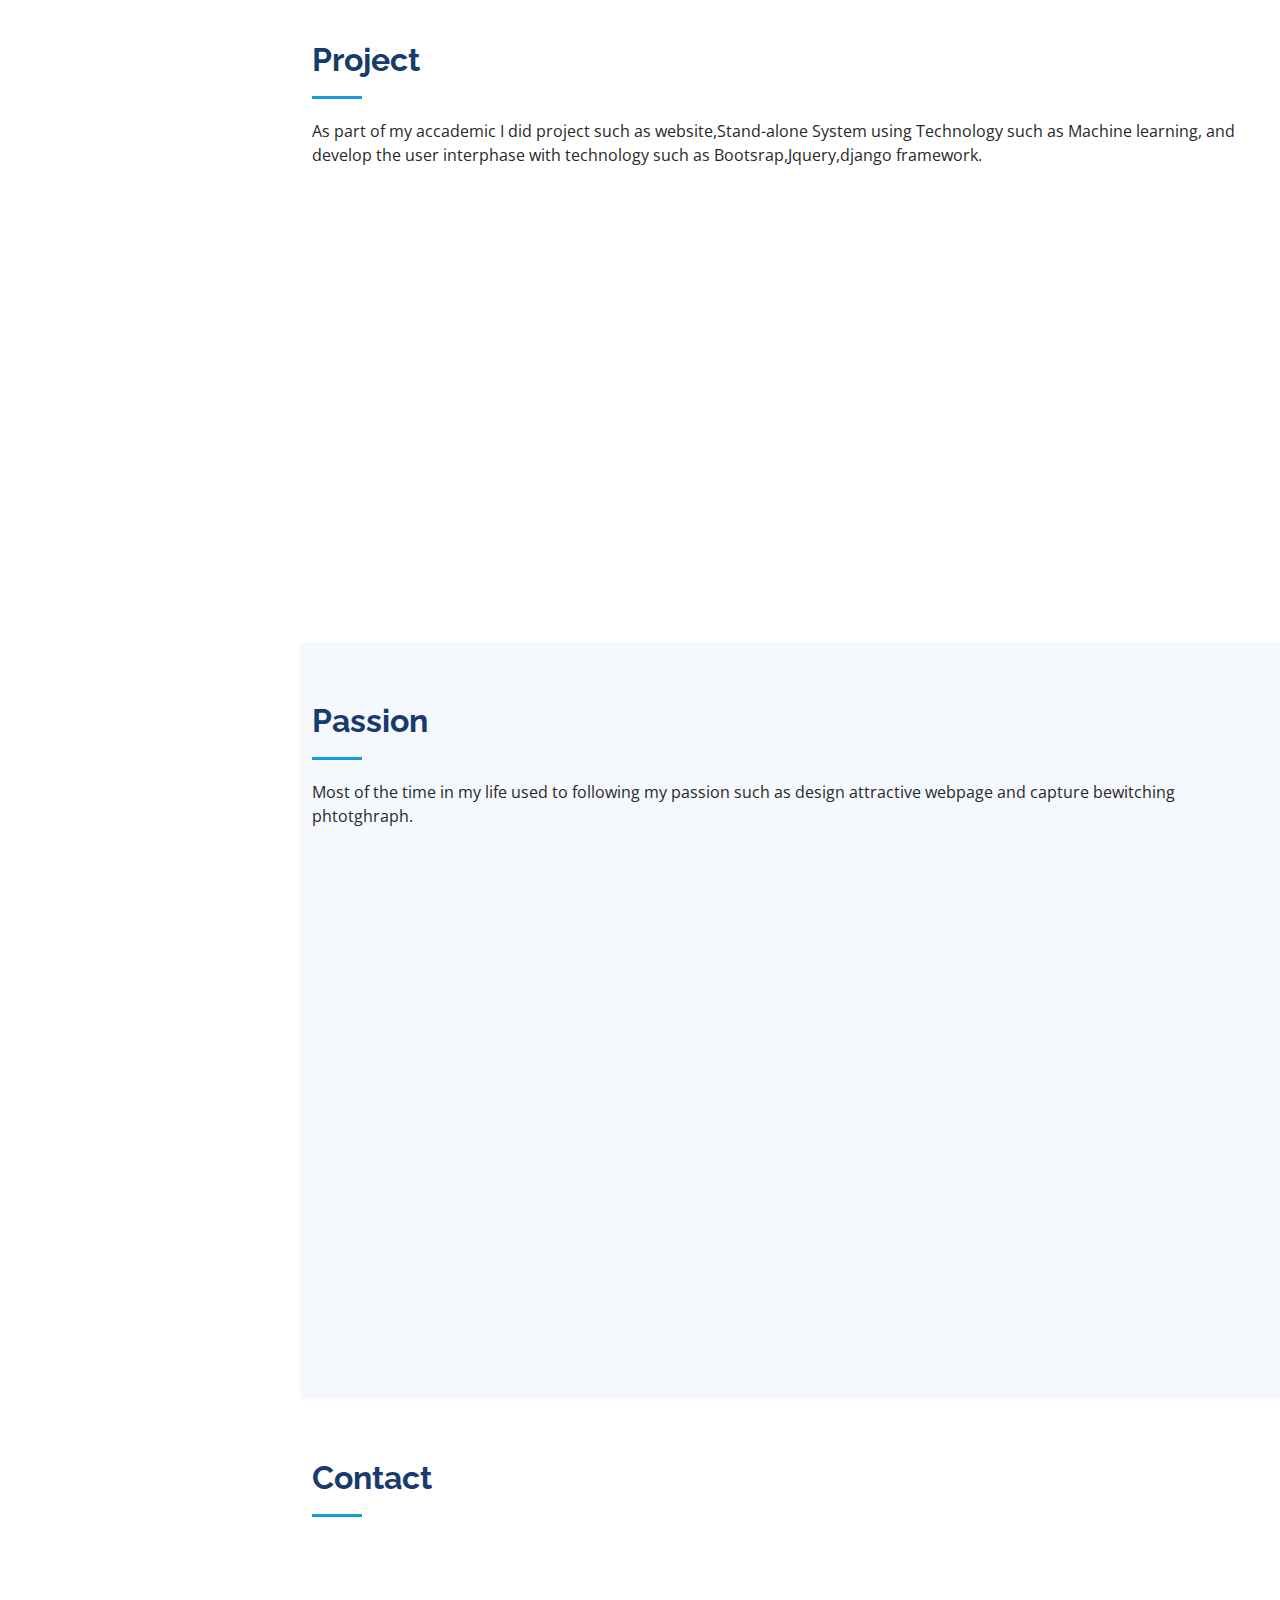
==== commit af79212a: "Update index.html" ====
--- a/index.html
+++ b/index.html
@@ -162,6 +162,12 @@
               </div>
             </div>
             <div class="progress">
+              <span class="skill">React.js <i class="val">60%</i></span>
+              <div class="progress-bar-wrap">
+                <div class="progress-bar" role="progressbar" aria-valuenow="75" aria-valuemin="0" aria-valuemax="100"></div>
+              </div>
+            </div>
+            <div class="progress">
               <span class="skill">Sqlite<i class="val">70%</i></span>
               <div class="progress-bar-wrap">
                 <div class="progress-bar" role="progressbar" aria-valuenow="75" aria-valuemin="0" aria-valuemax="100"></div>
@@ -187,6 +193,20 @@
 
             <div class="progress">
               <span class="skill">Python-django<i class="val">85%</i></span>
+              <div class="progress-bar-wrap">
+                <div class="progress-bar" role="progressbar" aria-valuenow="90" aria-valuemin="0" aria-valuemax="100"></div>
+              </div>
+            </div>
+            
+             <div class="progress">
+              <span class="skill">C++<i class="val">80%</i></span>
+              <div class="progress-bar-wrap">
+                <div class="progress-bar" role="progressbar" aria-valuenow="90" aria-valuemin="0" aria-valuemax="100"></div>
+              </div>
+            </div>
+            
+            <div class="progress">
+              <span class="skill">Java<i class="val">80%</i></span>
               <div class="progress-bar-wrap">
                 <div class="progress-bar" role="progressbar" aria-valuenow="90" aria-valuemin="0" aria-valuemax="100"></div>
               </div>
@@ -530,4 +550,4 @@
 
 </body>
 
-</html>+</html>
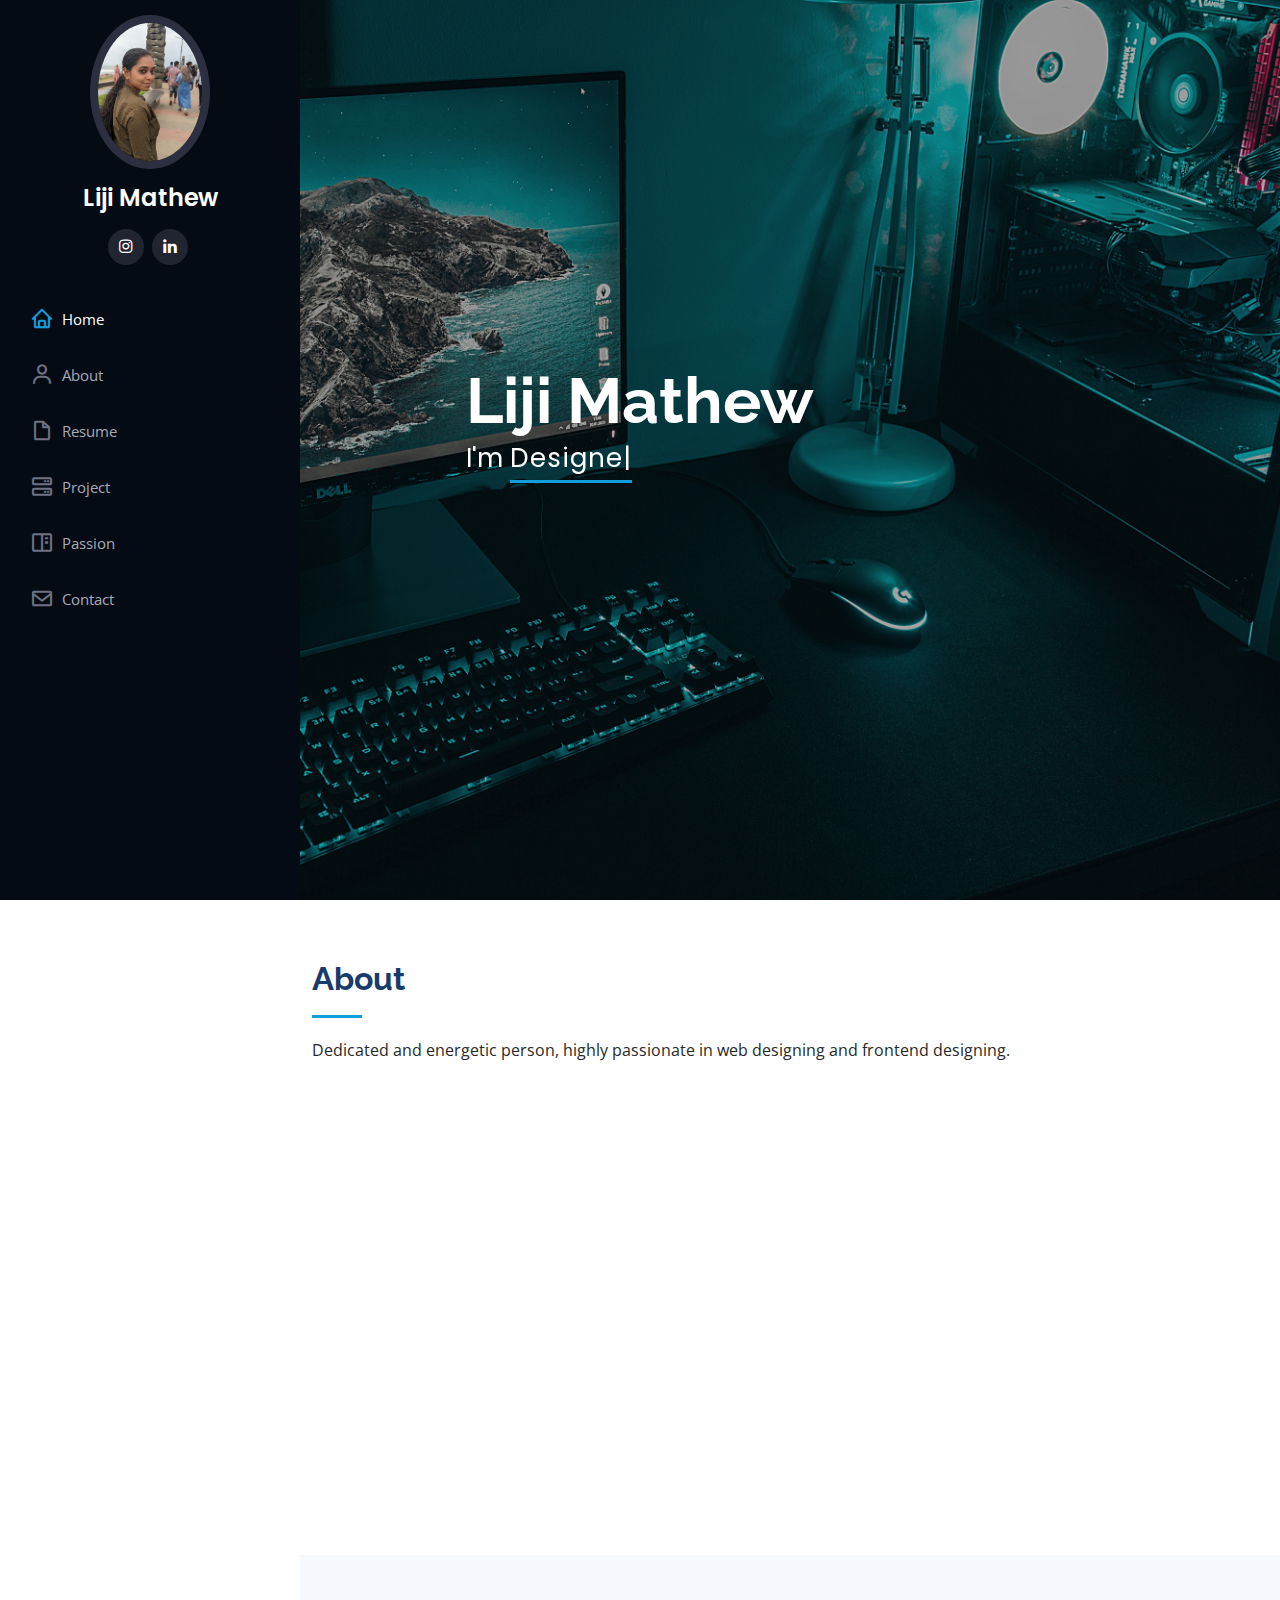
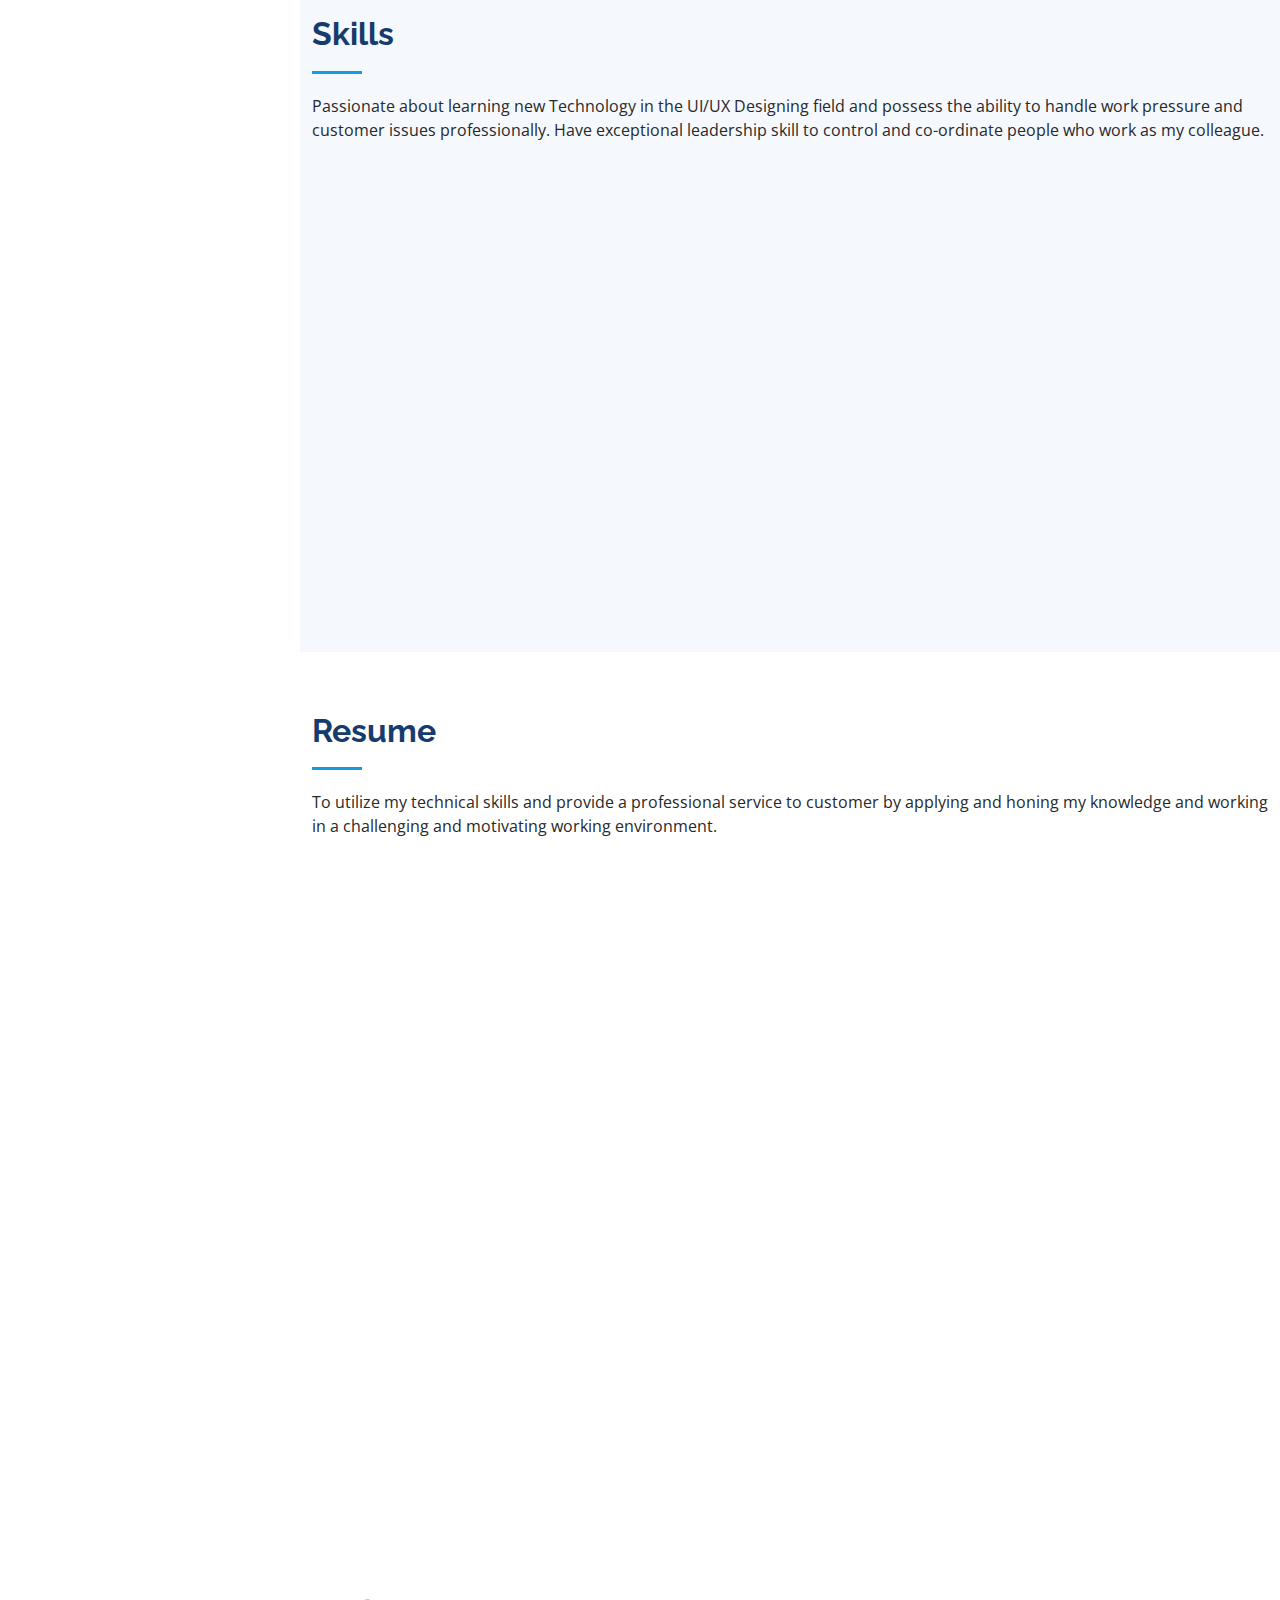
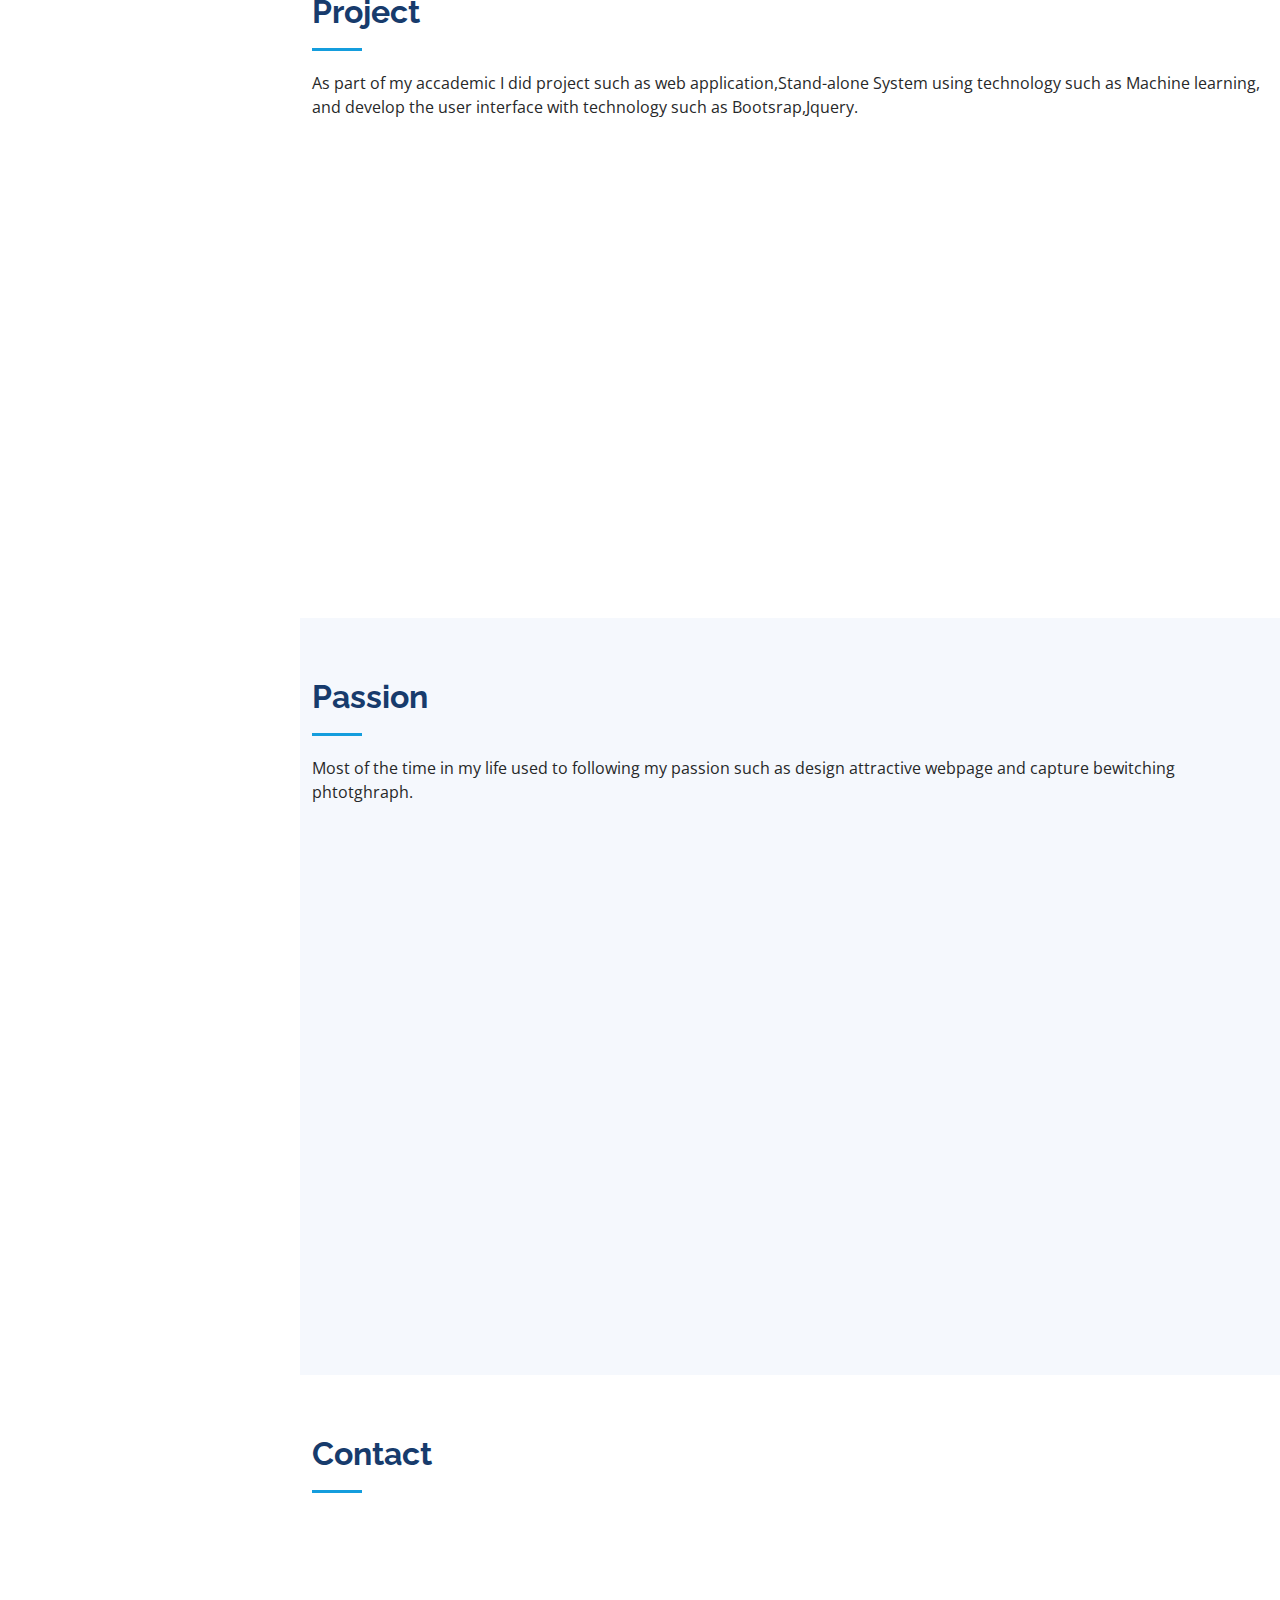
==== commit 3e52005f: "Update index.html" ====
--- a/index.html
+++ b/index.html
@@ -27,12 +27,7 @@
   <!-- Template Main CSS File -->
   <link href="assets/css/style.css" rel="stylesheet">
 
-  <!-- =======================================================
-  * Template Name: iPortfolio - v3.7.0
-  * Template URL: https://bootstrapmade.com/iportfolio-bootstrap-portfolio-websites-template/
-  * Author: BootstrapMade.com
-  * License: https://bootstrapmade.com/license/
-  ======================================================== -->
+  
 </head>
 
 <body>
@@ -85,7 +80,7 @@
 
         <div class="section-title">
           <h2>About</h2>
-          <p>Dedicated and energetic professional interest in web designing and frond end designing.</p>
+          <p>Dedicated and energetic person, highly passionate in web designing and frontend designing.</p>
         </div>
 
         <div class="row">
@@ -95,7 +90,7 @@
           <div class="col-lg-8 pt-4 pt-lg-0 content" data-aos="fade-left">
             <h3>UI/UX Designer &amp; Web Developer.</h3>
             <p class="fst-italic">
-              Highly concentrated in frond end development especially in website design using tools HTML,Css,Bootsrap with thair latest version.
+              Highly concentrated in frontend development especially in website design using tools HTML,Css,Bootsrap with thair latest version.
             </p>
             <div class="row">
               <div class="col-lg-6">
@@ -117,7 +112,7 @@
               </div>
             </div>
             <p>
-              Frond-End Developer with a proven ability to collaborate effectively with senior developers while spending exra time to be mentored.Enjoy working closely with team members to ensure workloads are effectively redirected to bottlenecks and personally picking up the slack whene necessary.
+              Front-End Developer with a proven ability to collaborate effectively with senior developers while spending exra time to be mentored.Enjoy working closely with team members to ensure workloads are effectively redirected to bottlenecks and personally picking up the slack whene necessary.
             
             </p>
           </div>
@@ -168,7 +163,7 @@
               </div>
             </div>
             <div class="progress">
-              <span class="skill">Sqlite<i class="val">70%</i></span>
+              <span class="skill">Jquery<i class="val">70%</i></span>
               <div class="progress-bar-wrap">
                 <div class="progress-bar" role="progressbar" aria-valuenow="75" aria-valuemin="0" aria-valuemax="100"></div>
               </div>
@@ -206,7 +201,7 @@
             </div>
             
             <div class="progress">
-              <span class="skill">Java<i class="val">80%</i></span>
+              <span class="skill">Sqlite<i class="val">80%</i></span>
               <div class="progress-bar-wrap">
                 <div class="progress-bar" role="progressbar" aria-valuenow="90" aria-valuemin="0" aria-valuemax="100"></div>
               </div>
@@ -244,14 +239,14 @@
 
         <div class="section-title">
           <h2>Resume</h2>
-          <p> To utilize my technical skills and provide a professional service to customer by applying and honing my knowledge and working in a challenging and motivating working evvironment.
+          <p> To utilize my technical skills and provide a professional service to customer by applying and honing my knowledge and working in a challenging and motivating working environment.
 
           </p>
         </div>
 
         <div class="row">
           <div class="col-lg-6" data-aos="fade-up">
-            <h3 class="resume-title">Sumary</h3>
+            <h3 class="resume-title">Summary</h3>
             <div class="resume-item pb-0">
               <h4>Liji Mathew</h4>
              
@@ -267,13 +262,13 @@
               <h4>Master of Computer Application</h4>
               <h5>2020 - 2022</h5>
               <p><em>Calicut University</em></p>
-              <p>Persuing my Master degree of two year duration with internship specialized in language Python with django framework.</p>
+              <p>Successfully completed my master degree in MCA.</p>
             </div>
             <div class="resume-item">
               <h4>Bachelor of Computer Science</h4>
               <h5>2017-2020</h5>
               <p><em>Calicut University</em></p>
-              <p>Successfully Completed my Bachelor's degree with fifth rang in the University level.</p>
+              <p>Successfully Completed my Bachelor's degree with fifth rank in the University level.</p>
             </div>
           </div>
           <div class="col-lg-6" data-aos="fade-up" data-aos-delay="100">
@@ -281,11 +276,11 @@
             <div class="resume-item">
               <h4>Intern</h4>
               <h5>2020 March - 2020 June</h5>
-              <p><em>Kinfra Park, Kozhikkod, Kerala</em></p>
+              <p><em>Kinfra Park, Kozhikode, Kerala</em></p>
               <ul>
                 
-                <li>Worked as an Intern  with  Web devolepment </li>
-                <li>Specialized in Python-django frame work and designing tool such as HTML,Bootsrap,Javascipt and femiliar with Sqlite3 database.</li>
+                <li>Completed four month training python and web app development. </li>
+                <li>Specialized in Python-django frame work and designing tool such as HTML,Bootsrap,Javascipt and familiar with Sqlite3 database.</li>
                 <li>Worked over 4 month.</li>
               </ul>
             </div>
@@ -303,7 +298,7 @@
 
         <div class="section-title">
           <h2>Project</h2>
-          <p>As part of my accademic I did   project such as website,Stand-alone System using Technology such as Machine learning, and develop the user interphase with technology such as Bootsrap,Jquery,django framework. </p>
+          <p>As part of my accademic I did   project such as web application,Stand-alone System using technology such as Machine learning, and develop the user interface with technology such as Bootsrap,Jquery. </p>
         </div>
 
         <div class="row">
@@ -323,14 +318,14 @@
             <h4 class="title"><a href="">PetCare-Pro</a></h4>
             <p class="description">The proposed concept is digitalization of veterinary hospital. It specifically looks into the services 
               provided by the clinic and the welfare of pets. This project aims to give user an ease to 
-              access the clinic and contact with them. To avoid such a situation and 
+              access the clinic and contact with them using their handheld device such as mobile,tab or laptop itself and  
               make sure all the details obtained to all farmers and ensure the welfare of all the pets.</p>
               
           </div>
           <div class="col-lg-4 col-md-6 icon-box" data-aos="fade-up" data-aos-delay="200">
             <div class="icon"><i class="bi bi-card-checklist"></i></div>
             <h4 class="title"><a href="">School management system</a></h4>
-            <p class="description">As part of internship completed a website for school students and teachers for smooth communication and for receiving updation properly from school management.This site completely digitalize School diary.</p>
+            <p class="description">As part of python fullstak training I compltete a webapplication for school students and teachers for smooth communication and for receiving updation properly from school management.This system completely digitalize school diary.</p>
             
           </div>
         </div>
@@ -522,13 +517,7 @@
       <div class="copyright">
         
       </div>
-      <div class="credits">
-        <!-- All the links in the footer should remain intact. -->
-        <!-- You can delete the links only if you purchased the pro version. -->
-        <!-- Licensing information: https://bootstrapmade.com/license/ -->
-        <!-- Purchase the pro version with working PHP/AJAX contact form: https://bootstrapmade.com/iportfolio-bootstrap-portfolio-websites-template/ -->
-         <a href="https://bootstrapmade.com/"></a>
-      </div>
+      
     </div>
   </footer><!-- End  Footer -->
 
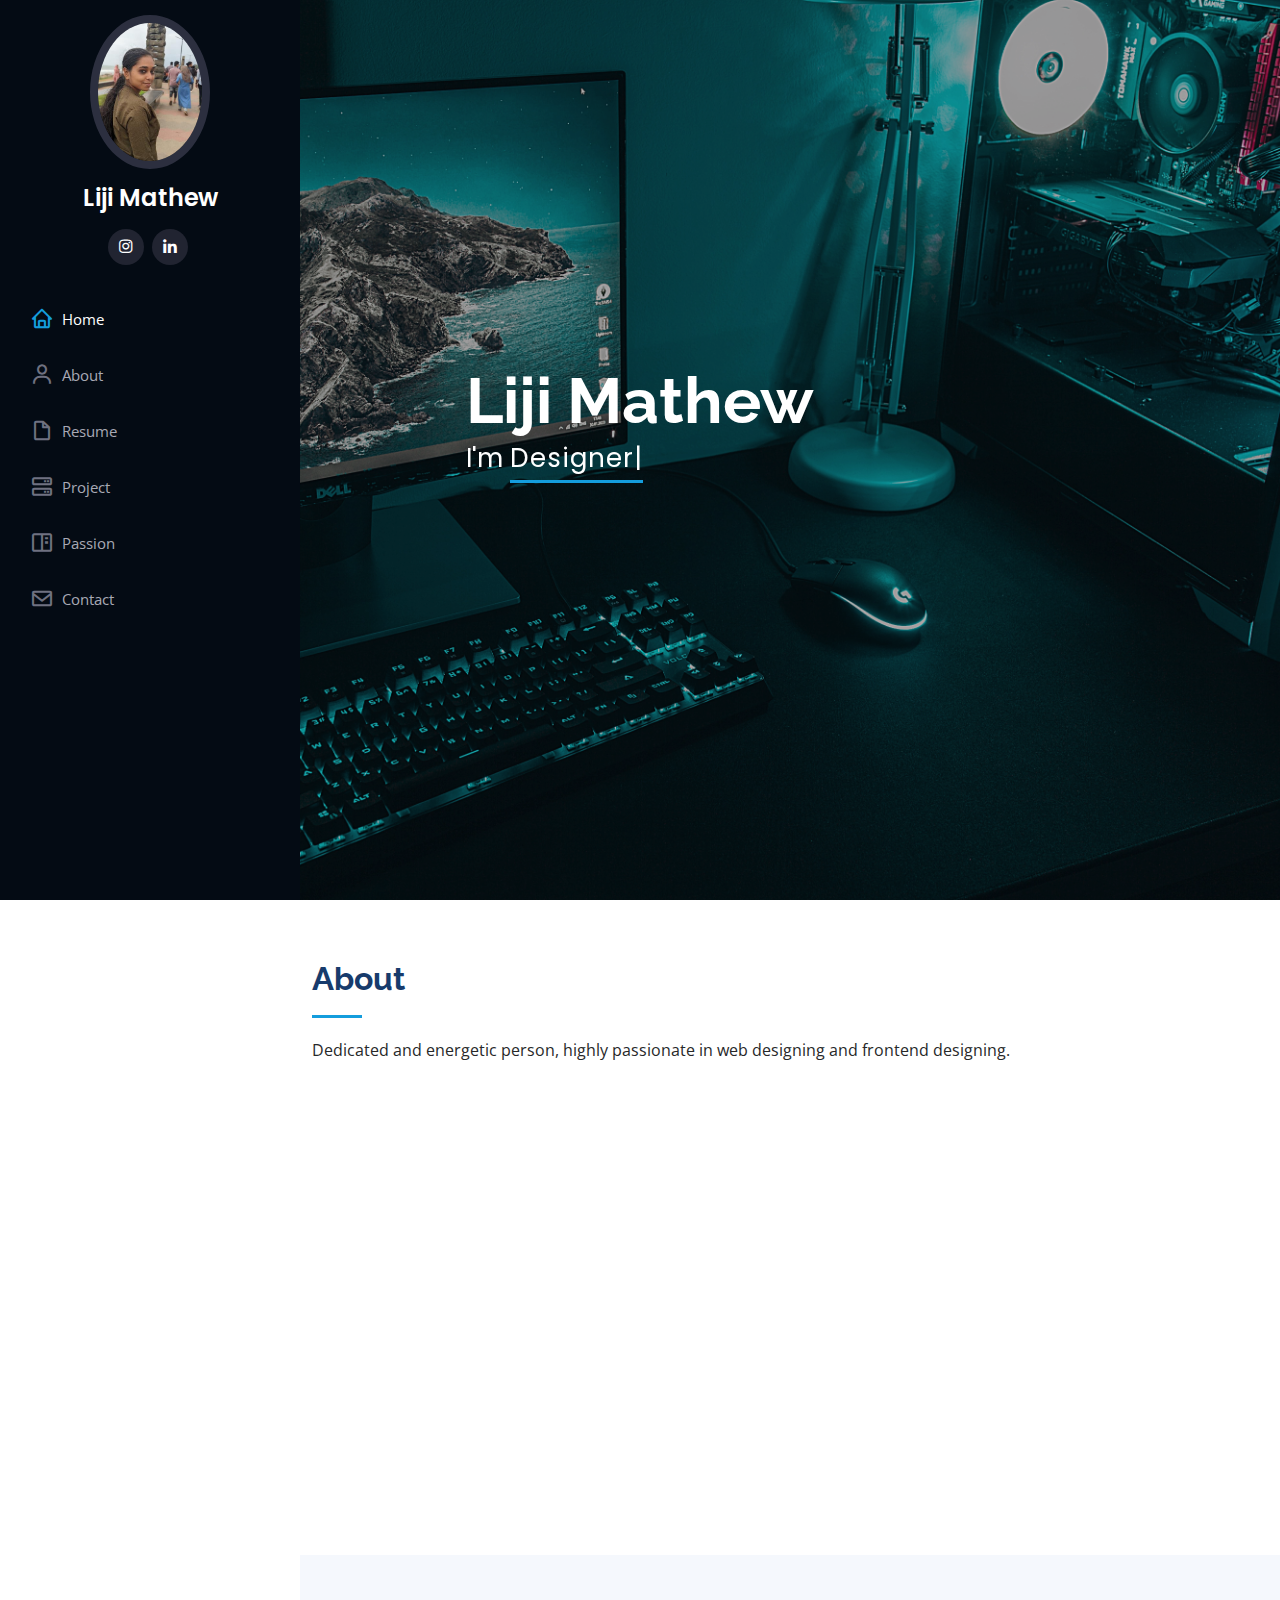
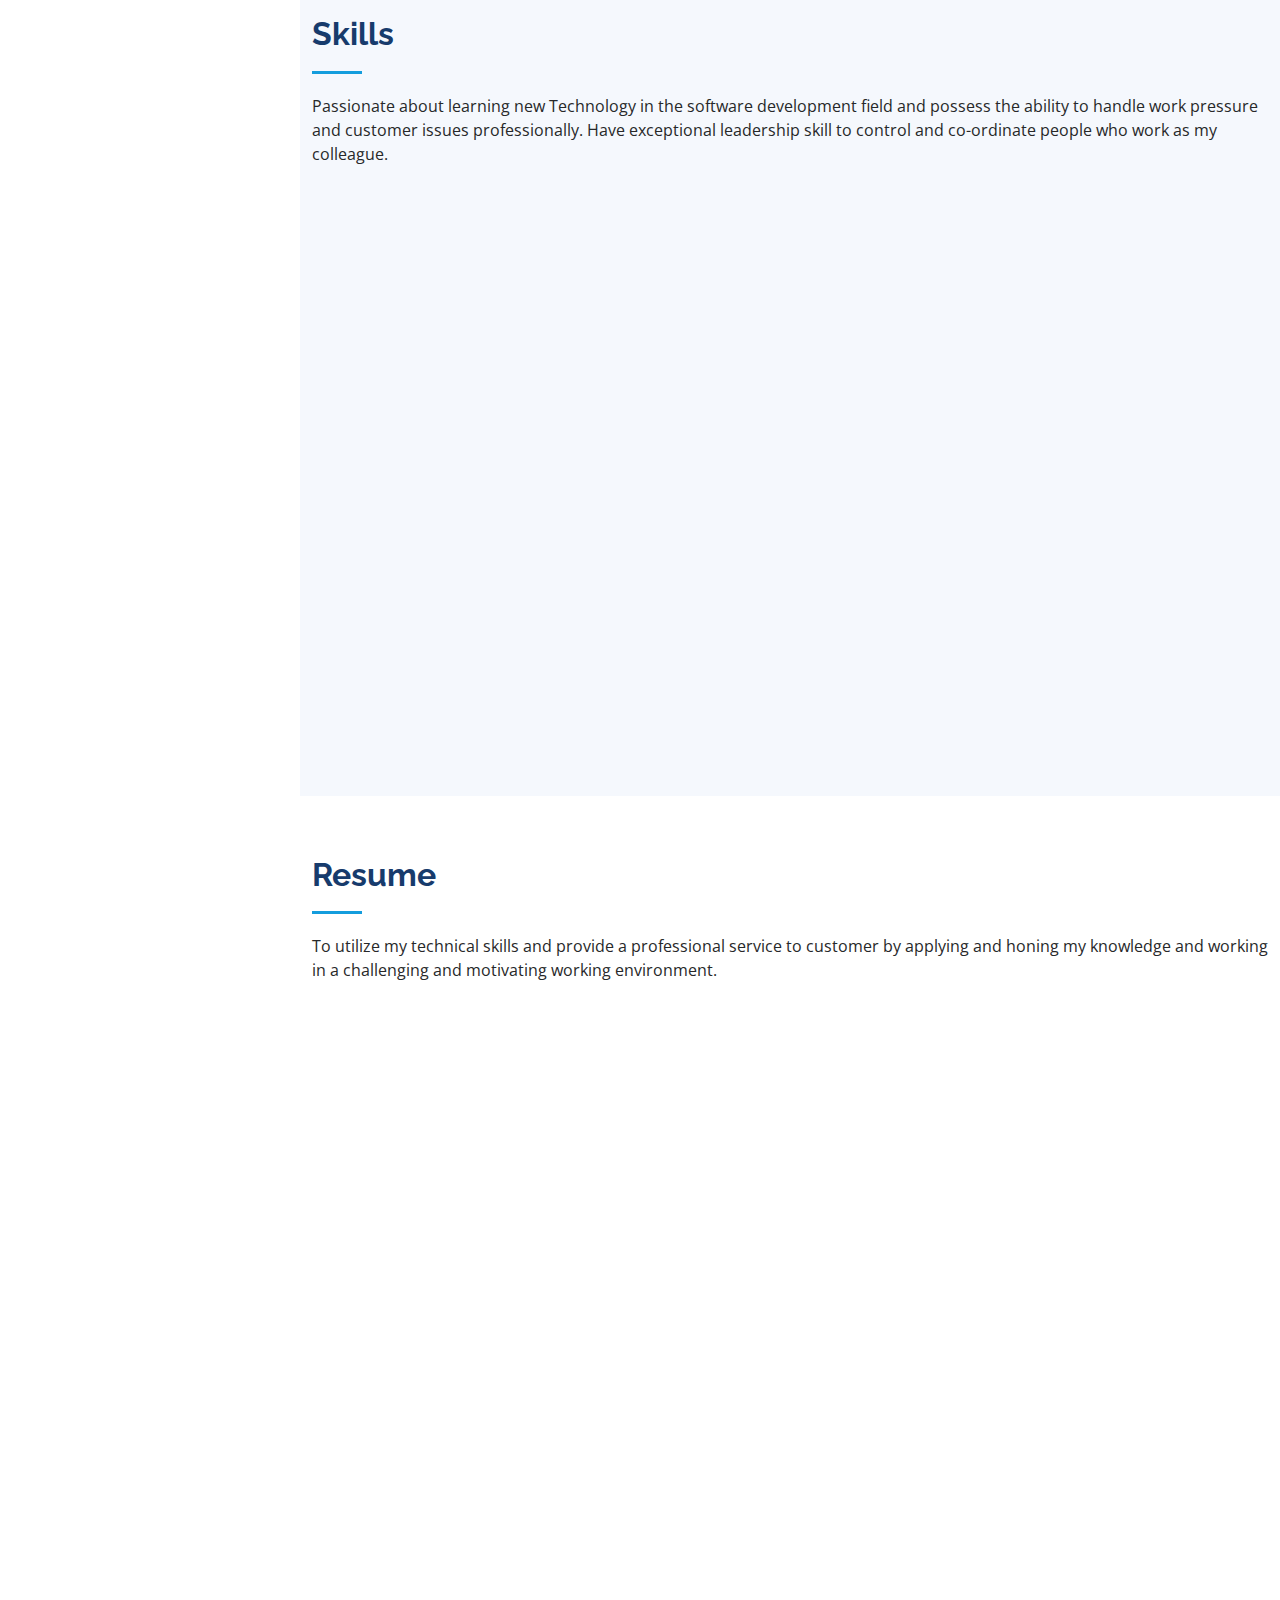
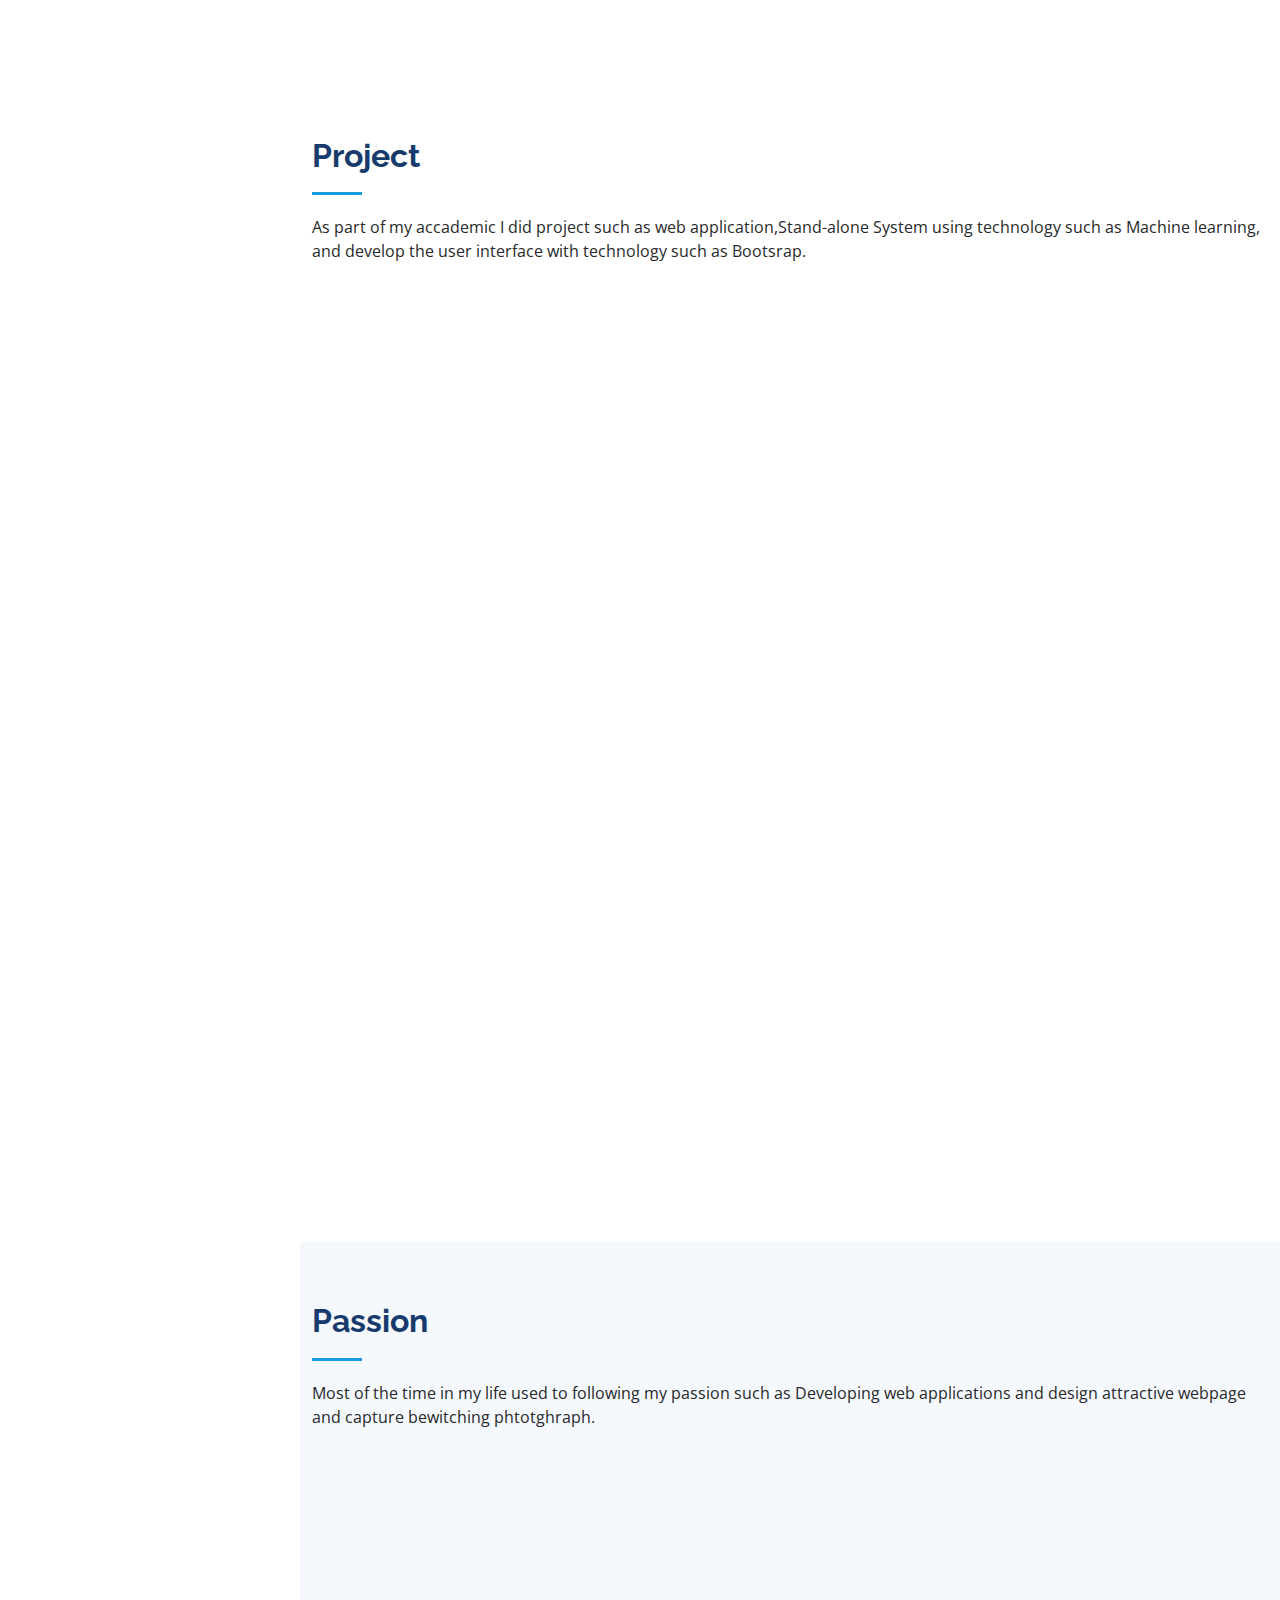
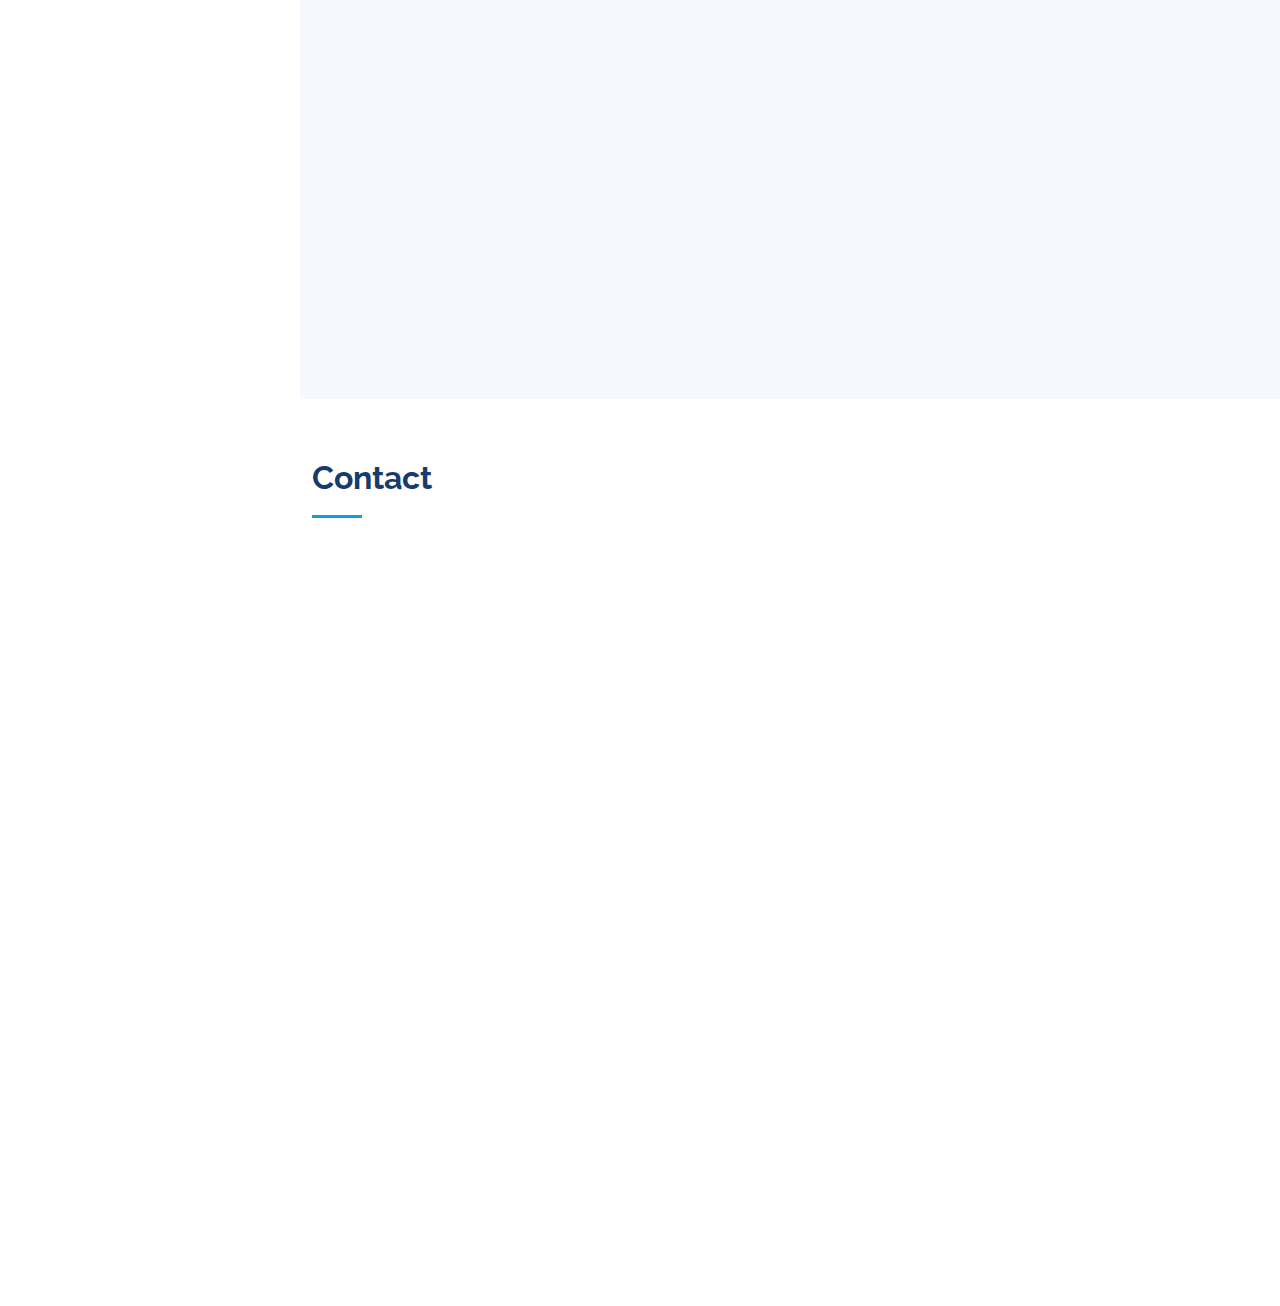
==== commit 092a821b: "Update index.html" ====
--- a/index.html
+++ b/index.html
@@ -88,9 +88,9 @@
             <img src="assets/img/liji.jpg" class="img-fluid" alt="">
           </div>
           <div class="col-lg-8 pt-4 pt-lg-0 content" data-aos="fade-left">
-            <h3>UI/UX Designer &amp; Web Developer.</h3>
+            <h3>Python fullstack developer &amp; web developer</h3>
             <p class="fst-italic">
-              Highly concentrated in frontend development especially in website design using tools HTML,Css,Bootsrap with thair latest version.
+              Highly concentrated in python especially in web application development using tools python,django framework,Django rest API  with thair latest version. Familiar with RDBMS and NoSQL Database.
             </p>
             <div class="row">
               <div class="col-lg-6">
@@ -103,7 +103,7 @@
               </div>
               <div class="col-lg-6">
                 <ul>
-                  <li><i class="bi bi-chevron-right"></i> <strong>Age:</strong> <span>23</span></li>
+                  <li><i class="bi bi-chevron-right"></i> <strong>Age:</strong> <span>24</span></li>
                   <li><i class="bi bi-chevron-right"></i> <strong>Degree:</strong> <span>Master of Computer Application</span></li>
                   <li><i class="bi bi-chevron-right"></i> <strong>Email:</strong> <span>mliji93@gmail.com</span></li>
                   
@@ -112,7 +112,7 @@
               </div>
             </div>
             <p>
-              Front-End Developer with a proven ability to collaborate effectively with senior developers while spending exra time to be mentored.Enjoy working closely with team members to ensure workloads are effectively redirected to bottlenecks and personally picking up the slack whene necessary.
+              Python Developer with a proven ability to collaborate effectively with senior developers while spending exra time to be mentored.Enjoy working closely with team members to ensure workloads are effectively redirected to bottlenecks and personally picking up the slack whene necessary.
             
             </p>
           </div>
@@ -129,13 +129,84 @@
 
         <div class="section-title">
           <h2>Skills</h2>
-         <p> Passionate about learning new Technology in the UI/UX Designing field and possess the ability to handle work pressure and customer issues professionally. Have exceptional leadership skill to control and co-ordinate people who work as my colleague.</p>
+         <p> Passionate about learning new Technology in the software development field and possess the ability to handle work pressure and customer issues professionally. Have exceptional leadership skill to control and co-ordinate people who work as my colleague.</p>
         </div>
 
         <div class="row skills-content">
 
           <div class="col-lg-6" data-aos="fade-up">
 
+               <div class="progress">
+              <span class="skill">Python-django<i class="val">85%</i></span>
+              <div class="progress-bar-wrap">
+                <div class="progress-bar" role="progressbar" aria-valuenow="90" aria-valuemin="0" aria-valuemax="100"></div>
+              </div>
+            </div>
+            <div class="progress">
+              <span class="skill">Django REST API<i class="val">85%</i></span>
+              <div class="progress-bar-wrap">
+                <div class="progress-bar" role="progressbar" aria-valuenow="90" aria-valuemin="0" aria-valuemax="100"></div>
+              </div>
+            </div>
+            
+            <div class="progress">
+              <span class="skill">Sqlite<i class="val">80%</i></span>
+              <div class="progress-bar-wrap">
+                <div class="progress-bar" role="progressbar" aria-valuenow="90" aria-valuemin="0" aria-valuemax="100"></div>
+              </div>
+            </div>
+
+            <div class="progress">
+              <span class="skill">MySql<i class="val">80%</i></span>
+              <div class="progress-bar-wrap">
+                <div class="progress-bar" role="progressbar" aria-valuenow="90" aria-valuemin="0" aria-valuemax="100"></div>
+              </div>
+            </div>
+            
+              <div class="progress">
+              <span class="skill">Postgresql<i class="val">80%</i></span>
+              <div class="progress-bar-wrap">
+                <div class="progress-bar" role="progressbar" aria-valuenow="90" aria-valuemin="0" aria-valuemax="100"></div>
+              </div>
+            </div>
+
+            <div class="progress">
+              <span class="skill">MongoDB<i class="val">60%</i></span>
+              <div class="progress-bar-wrap">
+                <div class="progress-bar" role="progressbar" aria-valuenow="90" aria-valuemin="0" aria-valuemax="100"></div>
+              </div>
+            </div>
+           
+           
+            <div class="progress">
+              <span class="skill">Git<i class="val">80%</i></span>
+              <div class="progress-bar-wrap">
+                <div class="progress-bar" role="progressbar" aria-valuenow="75" aria-valuemin="0" aria-valuemax="100"></div>
+              </div>
+            </div>
+             <div class="progress">
+              <span class="skill">Object oriented concept<i class="val">80%</i></span>
+              <div class="progress-bar-wrap">
+                <div class="progress-bar" role="progressbar" aria-valuenow="75" aria-valuemin="0" aria-valuemax="100"></div>
+              </div>
+            </div>
+             <div class="progress">
+              <span class="skill">SDLC<i class="val">70%</i></span>
+              <div class="progress-bar-wrap">
+                <div class="progress-bar" role="progressbar" aria-valuenow="75" aria-valuemin="0" aria-valuemax="100"></div>
+              </div>
+            </div>
+            
+            
+            
+            
+           
+
+          </div>
+
+          <div class="col-lg-6" data-aos="fade-up" data-aos-delay="100">
+
+           
             <div class="progress">
               <span class="skill">HTML <i class="val">100%</i></span>
               <div class="progress-bar-wrap">
@@ -156,76 +227,29 @@
                 <div class="progress-bar" role="progressbar" aria-valuenow="75" aria-valuemin="0" aria-valuemax="100"></div>
               </div>
             </div>
-            <div class="progress">
+
+             <div class="progress">
               <span class="skill">React.js <i class="val">60%</i></span>
               <div class="progress-bar-wrap">
                 <div class="progress-bar" role="progressbar" aria-valuenow="75" aria-valuemin="0" aria-valuemax="100"></div>
               </div>
             </div>
-            <div class="progress">
-              <span class="skill">Jquery<i class="val">70%</i></span>
+            
+            <div class="progress">
+              <span class="skill">C Programming<i class="val">70%</i></span>
               <div class="progress-bar-wrap">
                 <div class="progress-bar" role="progressbar" aria-valuenow="75" aria-valuemin="0" aria-valuemax="100"></div>
               </div>
             </div>
-            <div class="progress">
-              <span class="skill">C Programming<i class="val">70%</i></span>
-              <div class="progress-bar-wrap">
-                <div class="progress-bar" role="progressbar" aria-valuenow="75" aria-valuemin="0" aria-valuemax="100"></div>
-              </div>
-            </div>
-
-          </div>
-
-          <div class="col-lg-6" data-aos="fade-up" data-aos-delay="100">
-
-            <div class="progress">
-              <span class="skill">PHP <i class="val">70%</i></span>
-              <div class="progress-bar-wrap">
-                <div class="progress-bar" role="progressbar" aria-valuenow="80" aria-valuemin="0" aria-valuemax="100"></div>
-              </div>
-            </div>
-
-            <div class="progress">
-              <span class="skill">Python-django<i class="val">85%</i></span>
-              <div class="progress-bar-wrap">
-                <div class="progress-bar" role="progressbar" aria-valuenow="90" aria-valuemin="0" aria-valuemax="100"></div>
-              </div>
-            </div>
-            
-             <div class="progress">
-              <span class="skill">C++<i class="val">80%</i></span>
-              <div class="progress-bar-wrap">
-                <div class="progress-bar" role="progressbar" aria-valuenow="90" aria-valuemin="0" aria-valuemax="100"></div>
-              </div>
-            </div>
-            
-            <div class="progress">
-              <span class="skill">Sqlite<i class="val">80%</i></span>
-              <div class="progress-bar-wrap">
-                <div class="progress-bar" role="progressbar" aria-valuenow="90" aria-valuemin="0" aria-valuemax="100"></div>
-              </div>
-            </div>
-
-            <div class="progress">
+         
+            
+              <div class="progress">
               <span class="skill">Bootsrap <i class="val">85%</i></span>
               <div class="progress-bar-wrap">
                 <div class="progress-bar" role="progressbar" aria-valuenow="55" aria-valuemin="0" aria-valuemax="100"></div>
               </div>
             </div>
-            <div class="progress">
-              <span class="skill">MySql <i class="val">75%</i></span>
-              <div class="progress-bar-wrap">
-                <div class="progress-bar" role="progressbar" aria-valuenow="55" aria-valuemin="0" aria-valuemax="100"></div>
-              </div>
-            </div>
-            <div class="progress">
-              <span class="skill">Git<i class="val">80%</i></span>
-              <div class="progress-bar-wrap">
-                <div class="progress-bar" role="progressbar" aria-valuenow="75" aria-valuemin="0" aria-valuemax="100"></div>
-              </div>
-            </div>
-
+            
           </div>
 
         </div>
@@ -298,7 +322,7 @@
 
         <div class="section-title">
           <h2>Project</h2>
-          <p>As part of my accademic I did   project such as web application,Stand-alone System using technology such as Machine learning, and develop the user interface with technology such as Bootsrap,Jquery. </p>
+          <p>As part of my accademic I did   project such as web application,Stand-alone System using technology such as Machine learning, and develop the user interface with technology such as Bootsrap. </p>
         </div>
 
         <div class="row">
@@ -313,6 +337,28 @@
               
               
           </div>
+          <div class="col-lg-4 col-md-6 icon-box" data-aos="fade-up">
+            <div class="icon"><i class="bi bi-card-checklist"></i></div>
+            <h4 class="title"><a href="">Task Hub</a></h4>
+            <p class="description">This project is a web-based task management system built using Django, 
+              a Python web framework. It allows project managers to create groups, assign tasks to developers,
+              and track the progress of tasks. Employees can register, update their profiles, view assigned tasks,
+              and mark tasks as complete. The system provides features for managing groups, tasks, and user profiles
+              while facilitating effective communication and collaboration among team members. </p>
+              
+              
+          </div>
+          <div class="col-lg-4 col-md-6 icon-box" data-aos="fade-up">
+            <div class="icon"><i class="bi bi-card-checklist"></i></div>
+            <h4 class="title"><a href="">Expense tracking system</a></h4>
+            <p class="description">The Expense Tracking System is a comprehensive web application that enables users to monitor
+              their expenses, categorize spending, and generate monthly reports with graphical representations.
+              It also offers budget notifications to alert users when their expenses exceed preset limits, 
+              helping them manage their finances efficiently. </p>
+              
+              
+          </div>
+          
           <div class="col-lg-4 col-md-6 icon-box" data-aos="fade-up" data-aos-delay="100">
             <div class="icon"><i class="bi bi-card-checklist"></i></div>
             <h4 class="title"><a href="">PetCare-Pro</a></h4>
@@ -322,6 +368,7 @@
               make sure all the details obtained to all farmers and ensure the welfare of all the pets.</p>
               
           </div>
+          
           <div class="col-lg-4 col-md-6 icon-box" data-aos="fade-up" data-aos-delay="200">
             <div class="icon"><i class="bi bi-card-checklist"></i></div>
             <h4 class="title"><a href="">School management system</a></h4>
@@ -341,7 +388,7 @@
 
         <div class="section-title">
           <h2>Passion</h2>
-          <p>Most of the time in my life used to following my passion such as design attractive webpage and capture bewitching phtotghraph.</p>
+          <p>Most of the time in my life used to following my passion such as Developing web applications and design attractive webpage and capture bewitching phtotghraph.</p>
         </div>
 
         <div class="row" data-aos="fade-up">
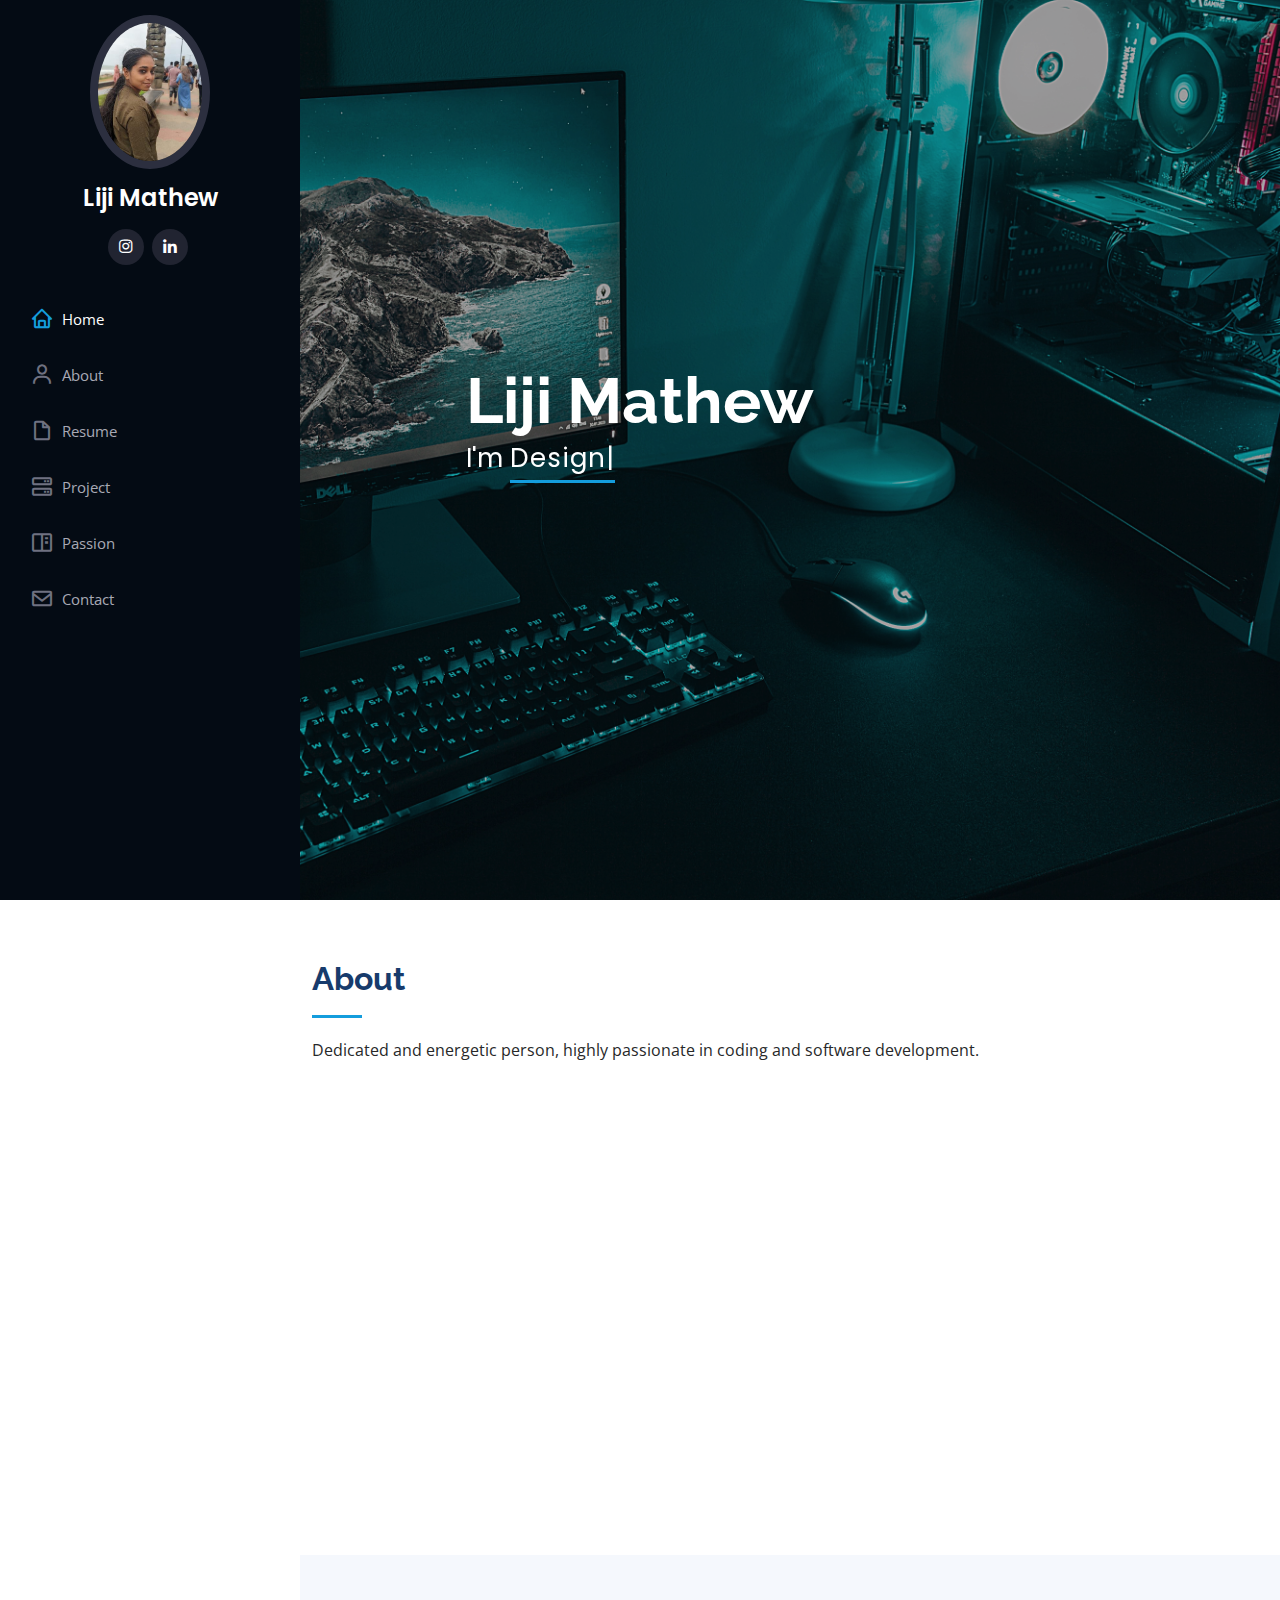
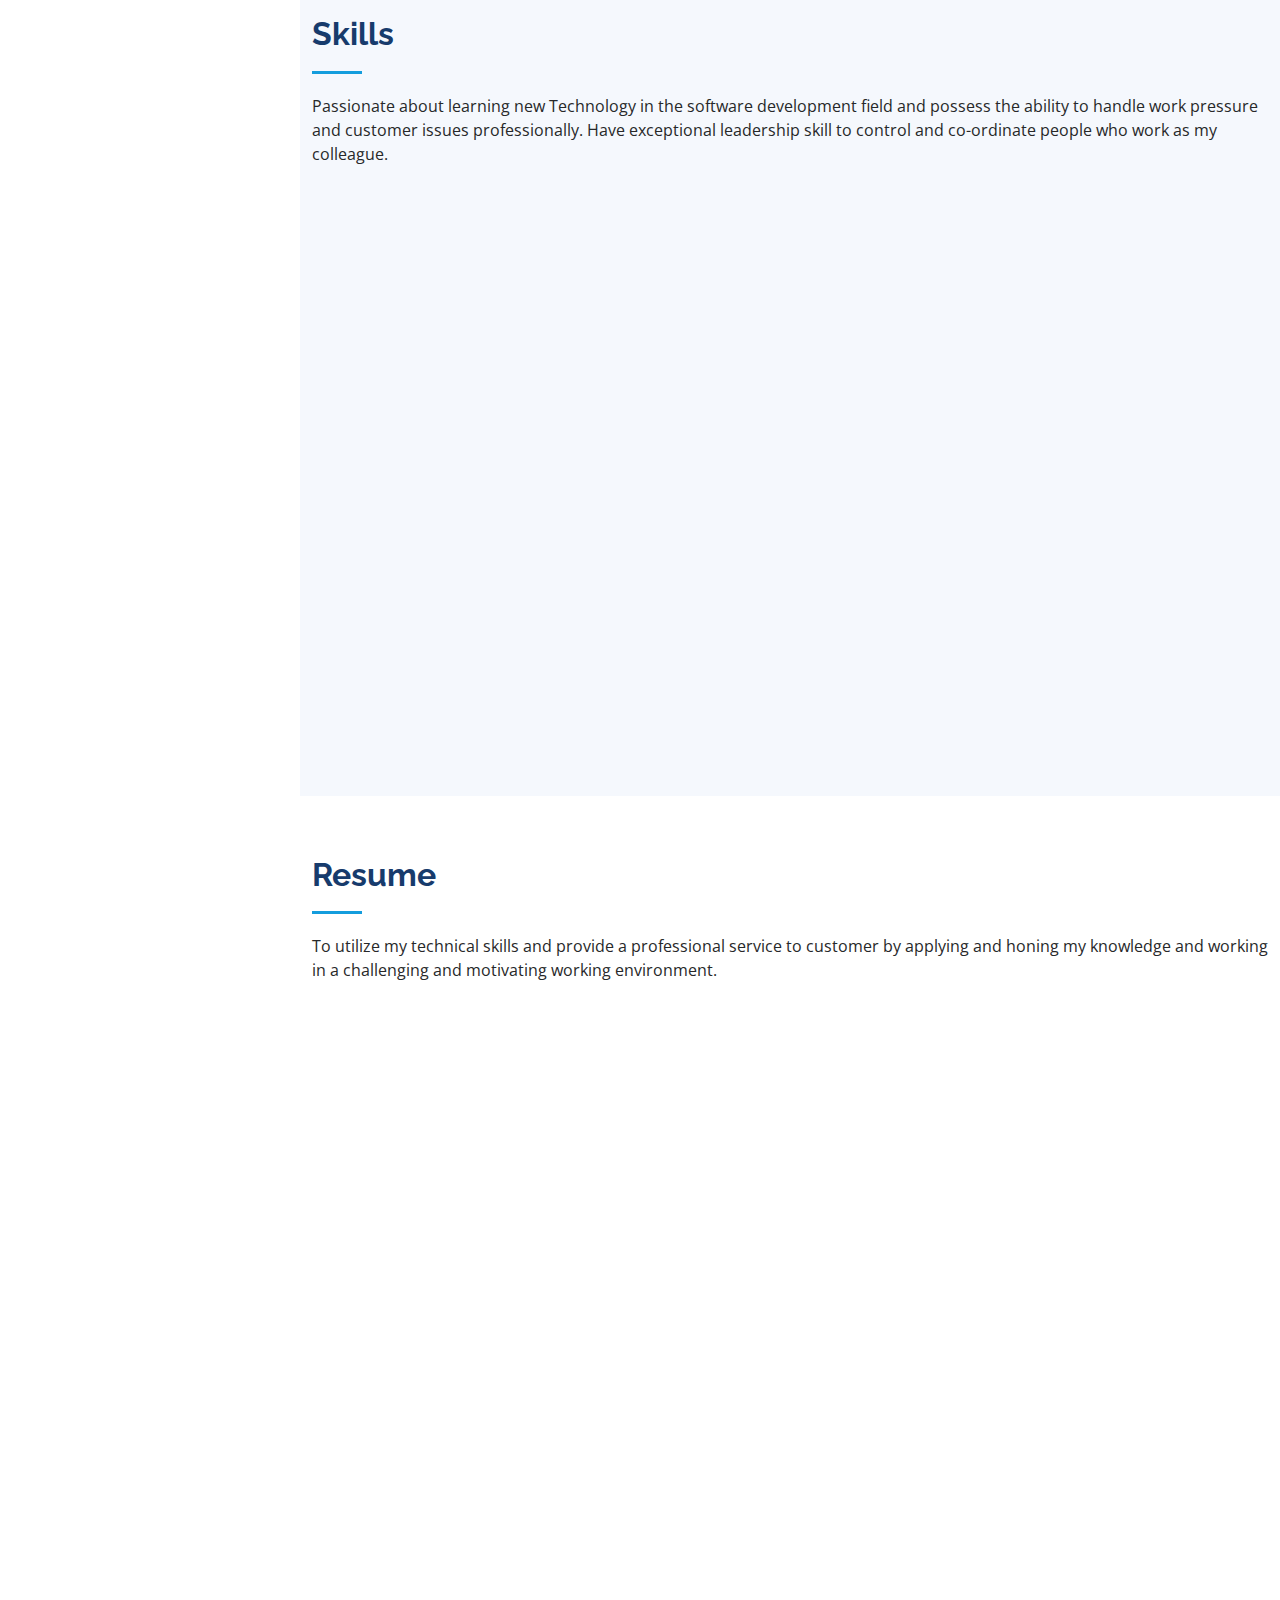
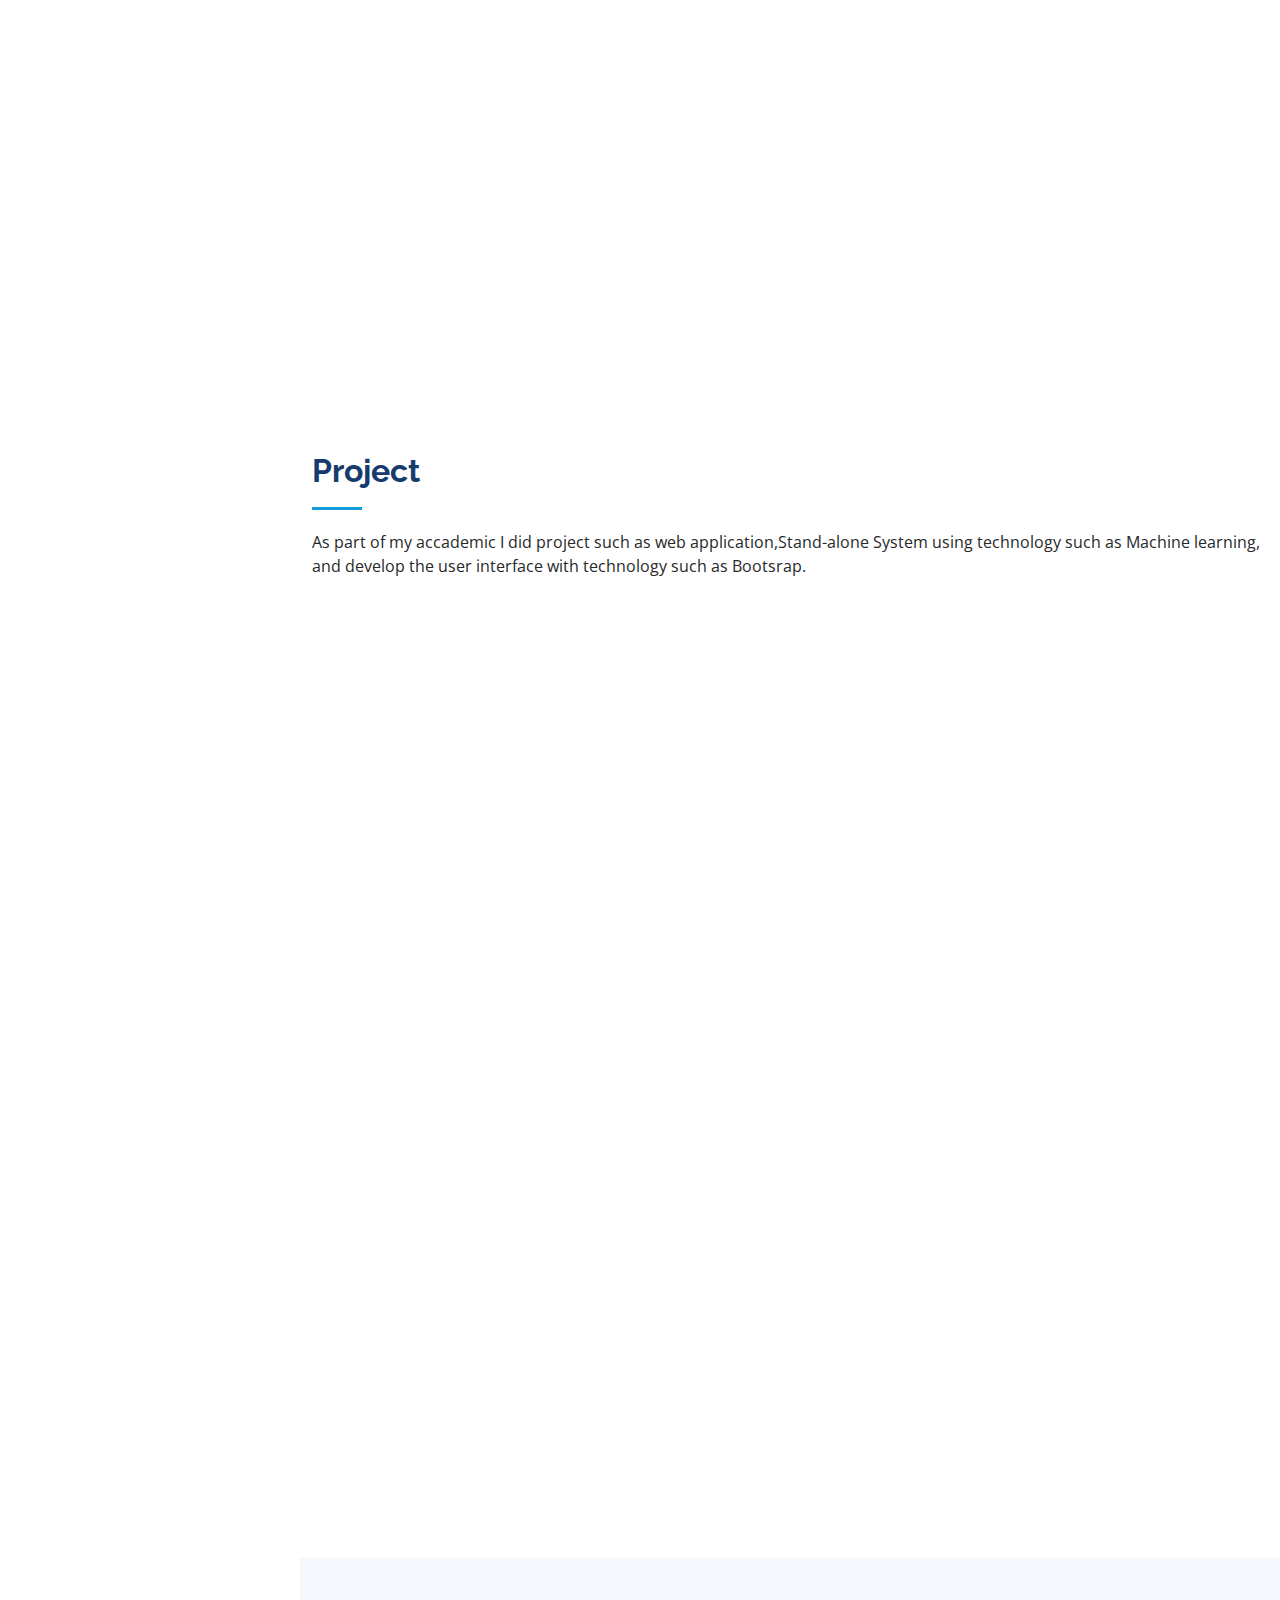
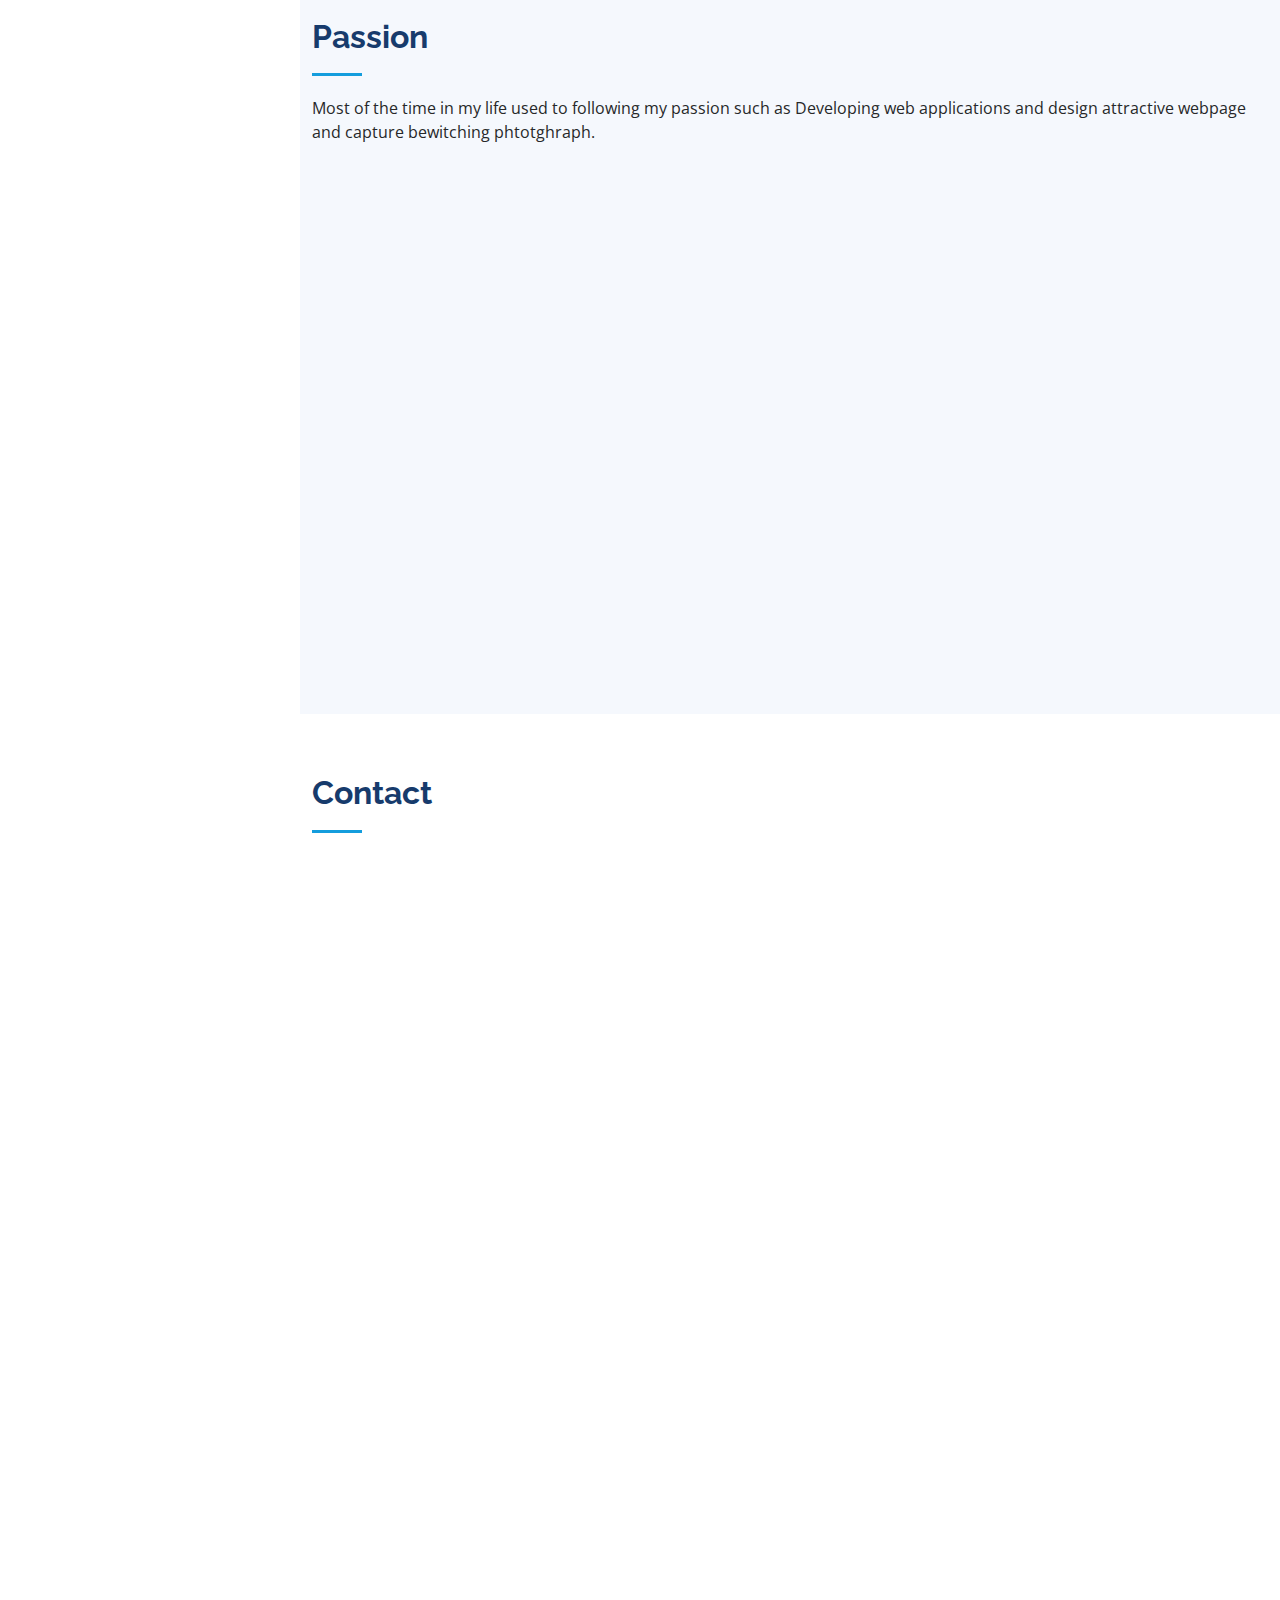
==== commit a2ee6731: "Update index.html" ====
--- a/index.html
+++ b/index.html
@@ -80,7 +80,7 @@
 
         <div class="section-title">
           <h2>About</h2>
-          <p>Dedicated and energetic person, highly passionate in web designing and frontend designing.</p>
+          <p>Dedicated and energetic person, highly passionate in coding and software development.</p>
         </div>
 
         <div class="row">
@@ -283,23 +283,8 @@
 
             <h3 class="resume-title">Education</h3>
             <div class="resume-item">
-              <h4>Master of Computer Application</h4>
-              <h5>2020 - 2022</h5>
-              <p><em>Calicut University</em></p>
-              <p>Successfully completed my master degree in MCA.</p>
-            </div>
-            <div class="resume-item">
-              <h4>Bachelor of Computer Science</h4>
-              <h5>2017-2020</h5>
-              <p><em>Calicut University</em></p>
-              <p>Successfully Completed my Bachelor's degree with fifth rank in the University level.</p>
-            </div>
-          </div>
-          <div class="col-lg-6" data-aos="fade-up" data-aos-delay="100">
-            <h3 class="resume-title">Professional Experience</h3>
-            <div class="resume-item">
               <h4>Intern</h4>
-              <h5>2020 March - 2020 June</h5>
+              <h5>2022 March - 2022 June</h5>
               <p><em>Kinfra Park, Kozhikode, Kerala</em></p>
               <ul>
                 
@@ -308,6 +293,22 @@
                 <li>Worked over 4 month.</li>
               </ul>
             </div>
+            <div class="resume-item">
+              <h4>Master of Computer Application</h4>
+              <h5>2020 - 2022</h5>
+              <p><em>Calicut University</em></p>
+              <p>Successfully completed my master degree in MCA.</p>
+            </div>
+            <div class="resume-item">
+              <h4>Bachelor of Computer Science</h4>
+              <h5>2017-2020</h5>
+              <p><em>Calicut University</em></p>
+              <p>Successfully Completed my Bachelor's degree with fifth rank in the University level.</p>
+            </div>
+          </div>
+          <div class="col-lg-6" data-aos="fade-up" data-aos-delay="100">
+            <h3 class="resume-title">Professional Experience</h3>
+            
             
           </div>
         </div>
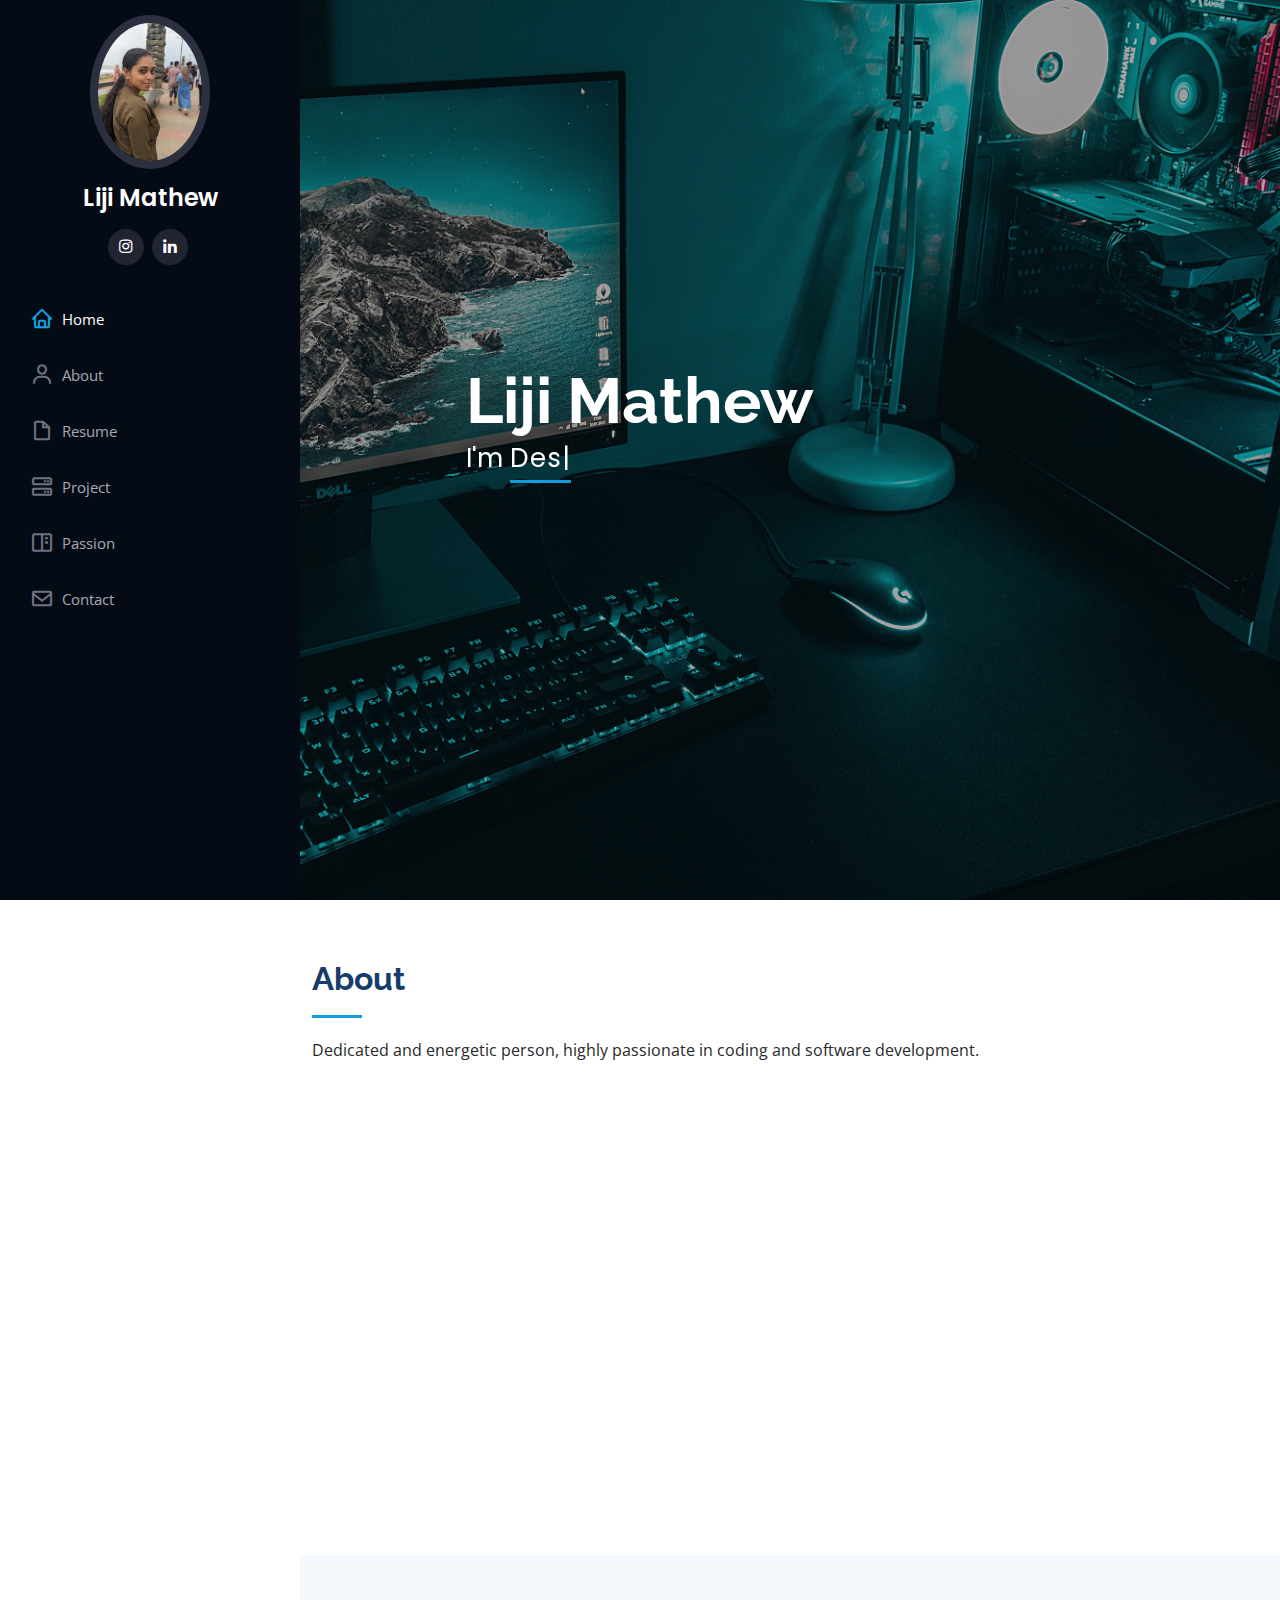
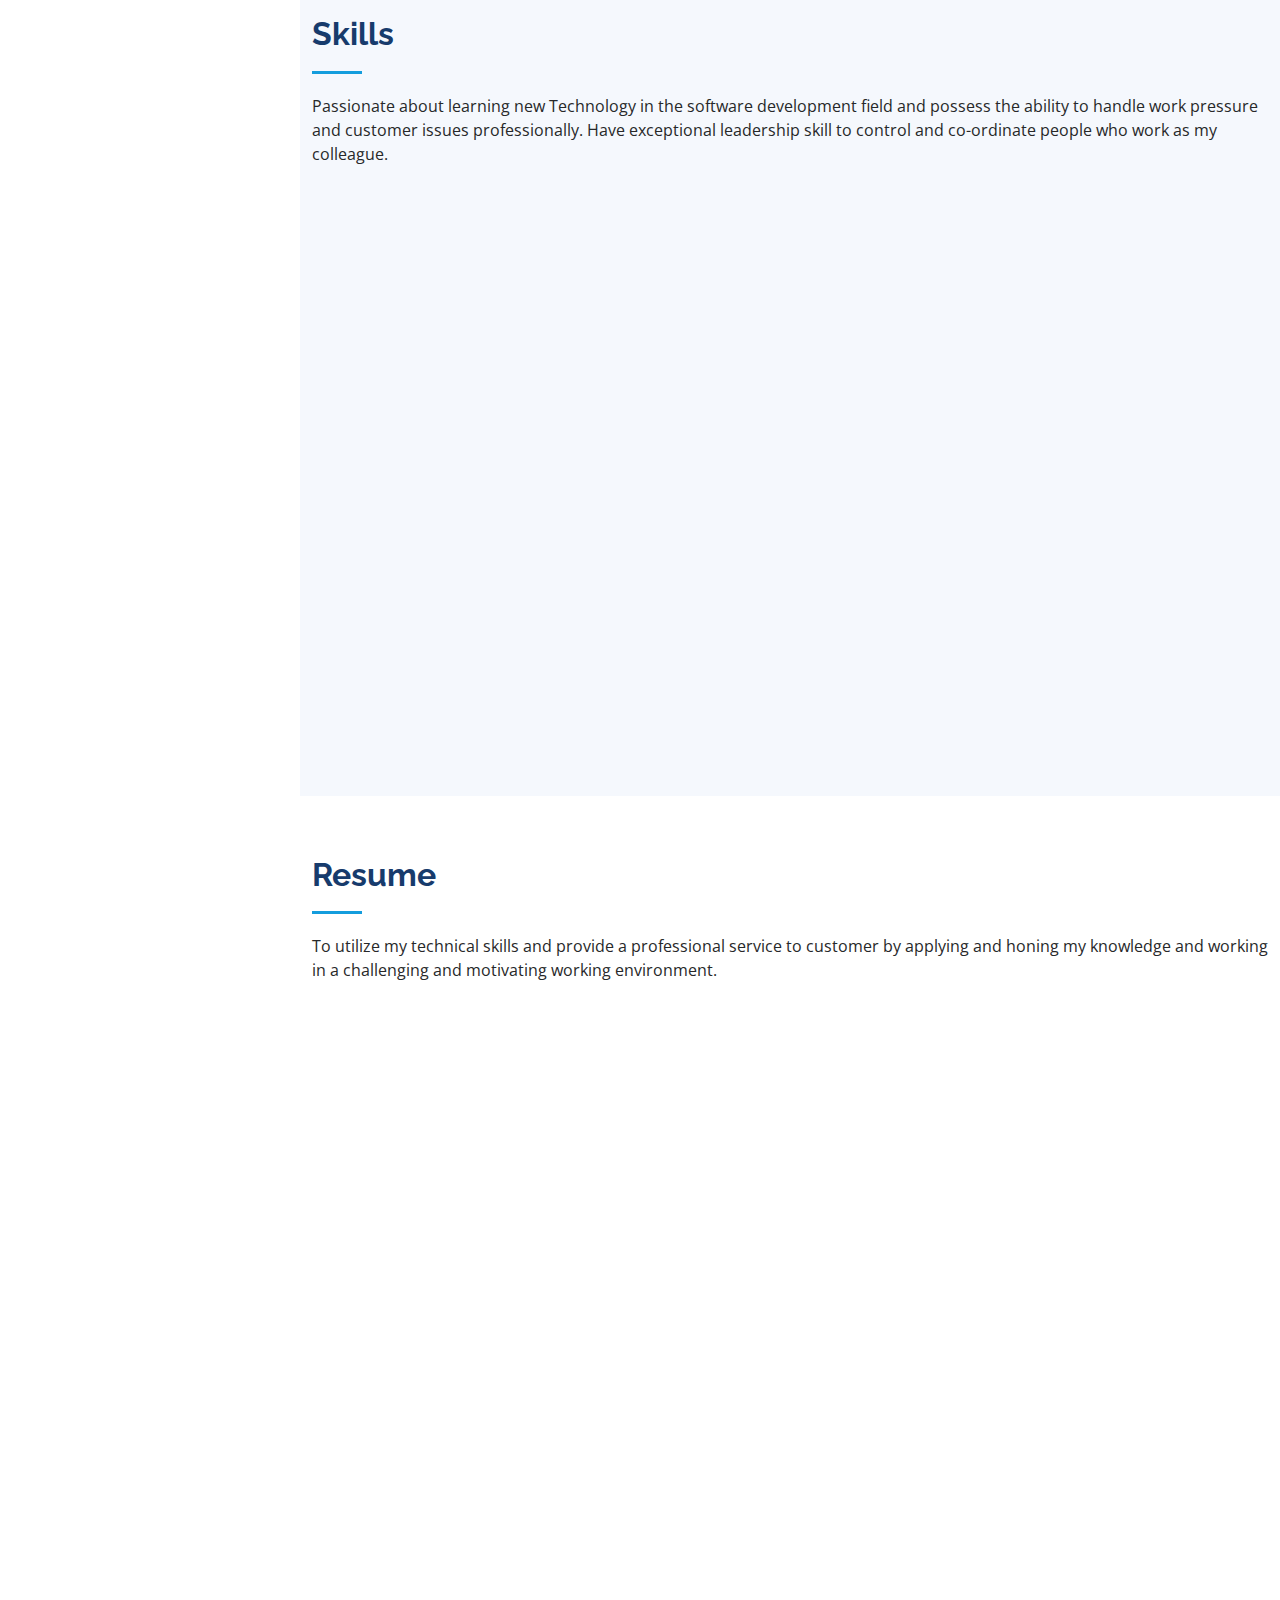
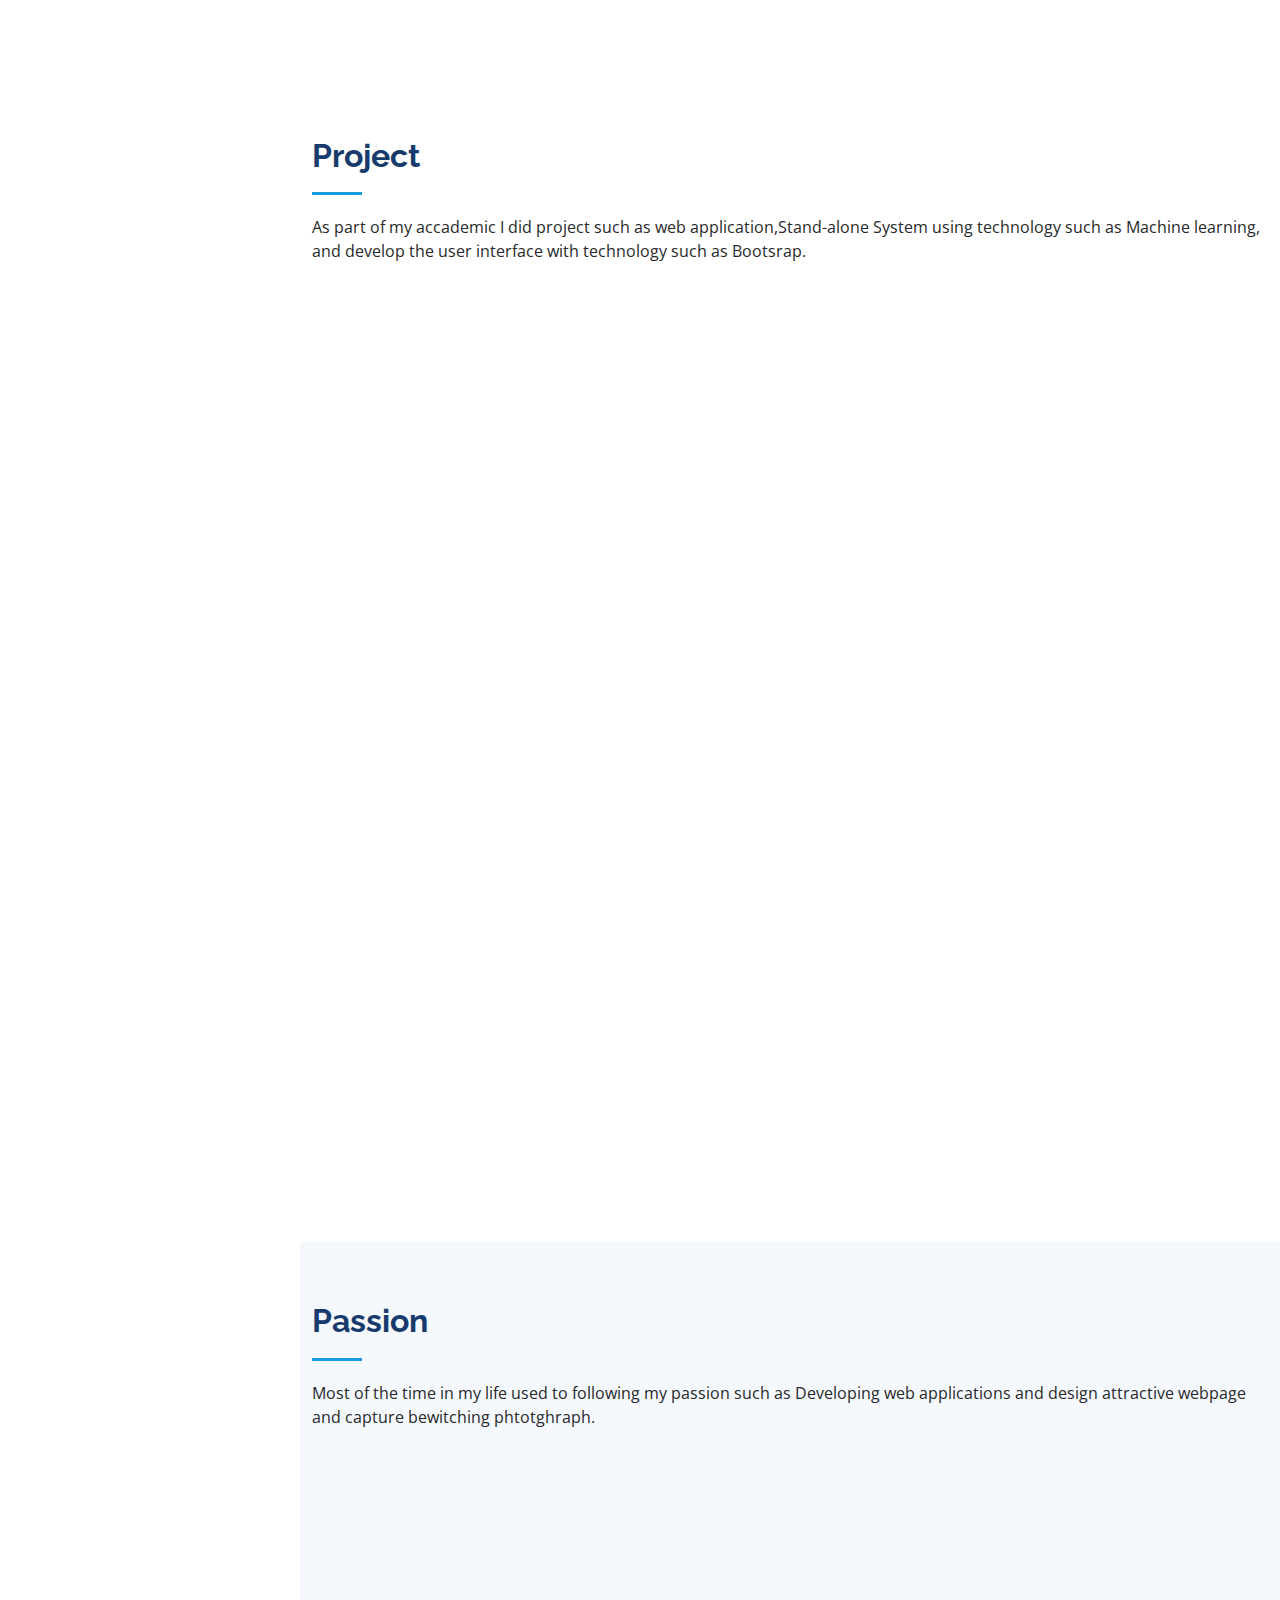
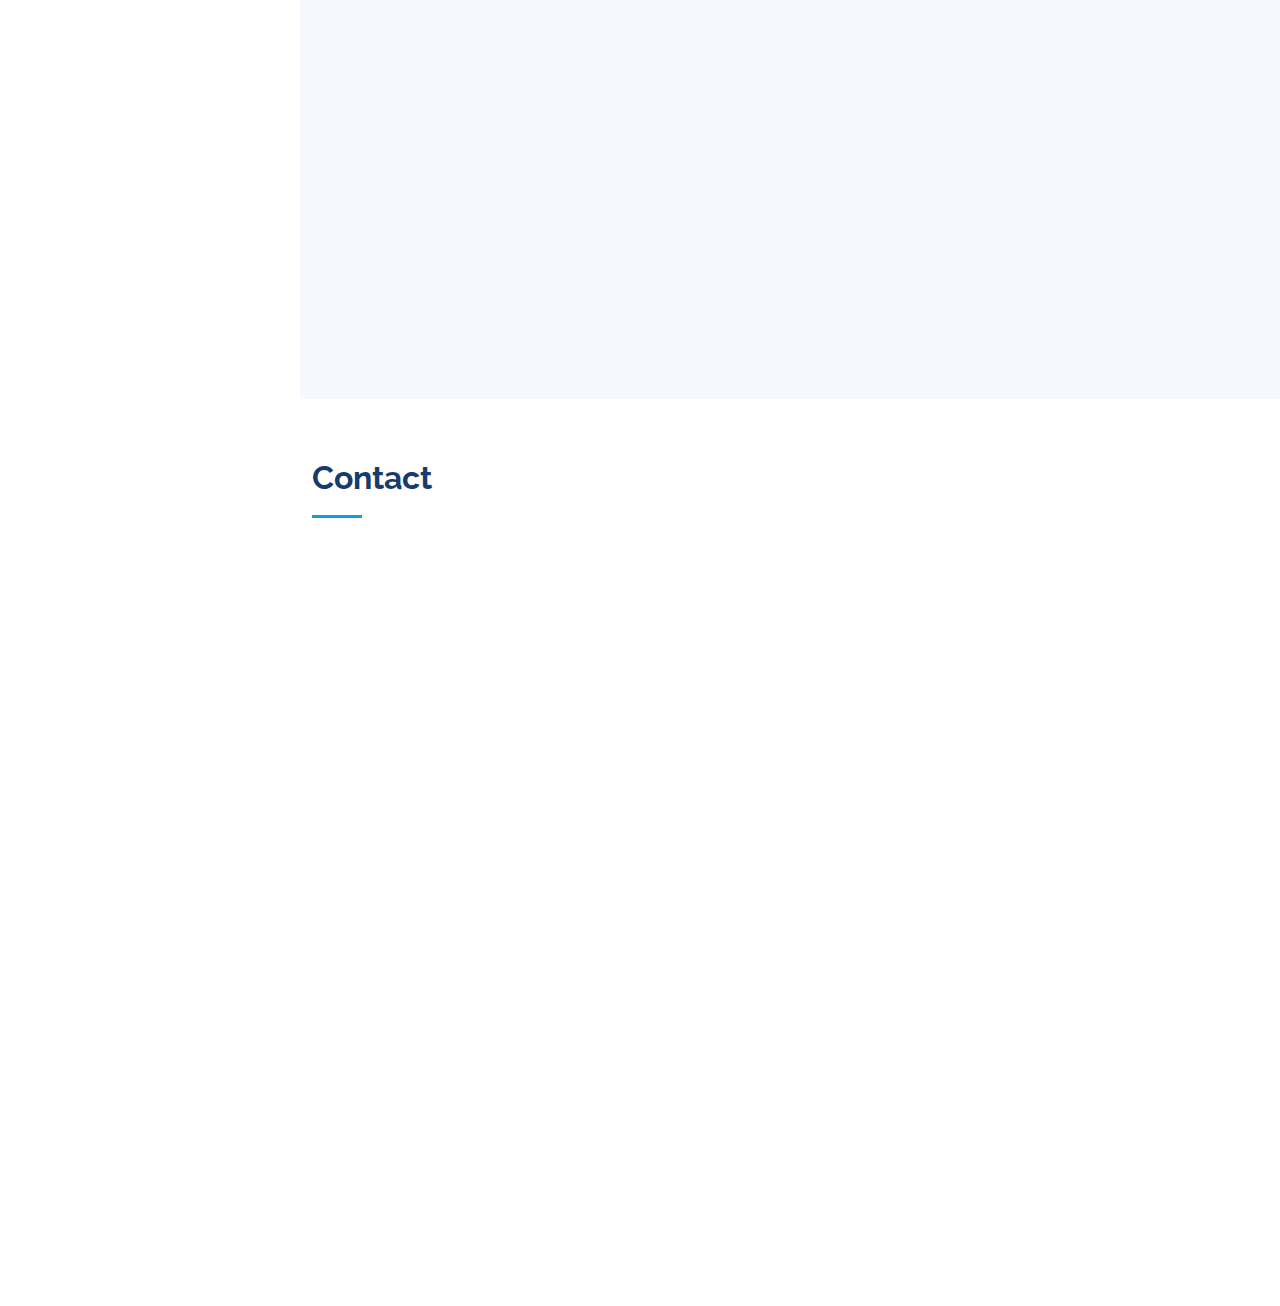
==== commit d844eb65: "Update index.html" ====
--- a/index.html
+++ b/index.html
@@ -282,6 +282,23 @@
             </div>
 
             <h3 class="resume-title">Education</h3>
+            
+            <div class="resume-item">
+              <h4>Master of Computer Application</h4>
+              <h5>2020 - 2022</h5>
+              <p><em>Calicut University</em></p>
+              <p>Successfully completed my master degree in MCA.</p>
+            </div>
+            <div class="resume-item">
+              <h4>Bachelor of Computer Science</h4>
+              <h5>2017-2020</h5>
+              <p><em>Calicut University</em></p>
+              <p>Successfully Completed my Bachelor's degree with fifth rank in the University level.</p>
+            </div>
+          </div>
+          <div class="col-lg-6" data-aos="fade-up" data-aos-delay="100">
+            <h3 class="resume-title">Professional Experience</h3>
+            
             <div class="resume-item">
               <h4>Intern</h4>
               <h5>2022 March - 2022 June</h5>
@@ -293,23 +310,6 @@
                 <li>Worked over 4 month.</li>
               </ul>
             </div>
-            <div class="resume-item">
-              <h4>Master of Computer Application</h4>
-              <h5>2020 - 2022</h5>
-              <p><em>Calicut University</em></p>
-              <p>Successfully completed my master degree in MCA.</p>
-            </div>
-            <div class="resume-item">
-              <h4>Bachelor of Computer Science</h4>
-              <h5>2017-2020</h5>
-              <p><em>Calicut University</em></p>
-              <p>Successfully Completed my Bachelor's degree with fifth rank in the University level.</p>
-            </div>
-          </div>
-          <div class="col-lg-6" data-aos="fade-up" data-aos-delay="100">
-            <h3 class="resume-title">Professional Experience</h3>
-            
-            
           </div>
         </div>
 
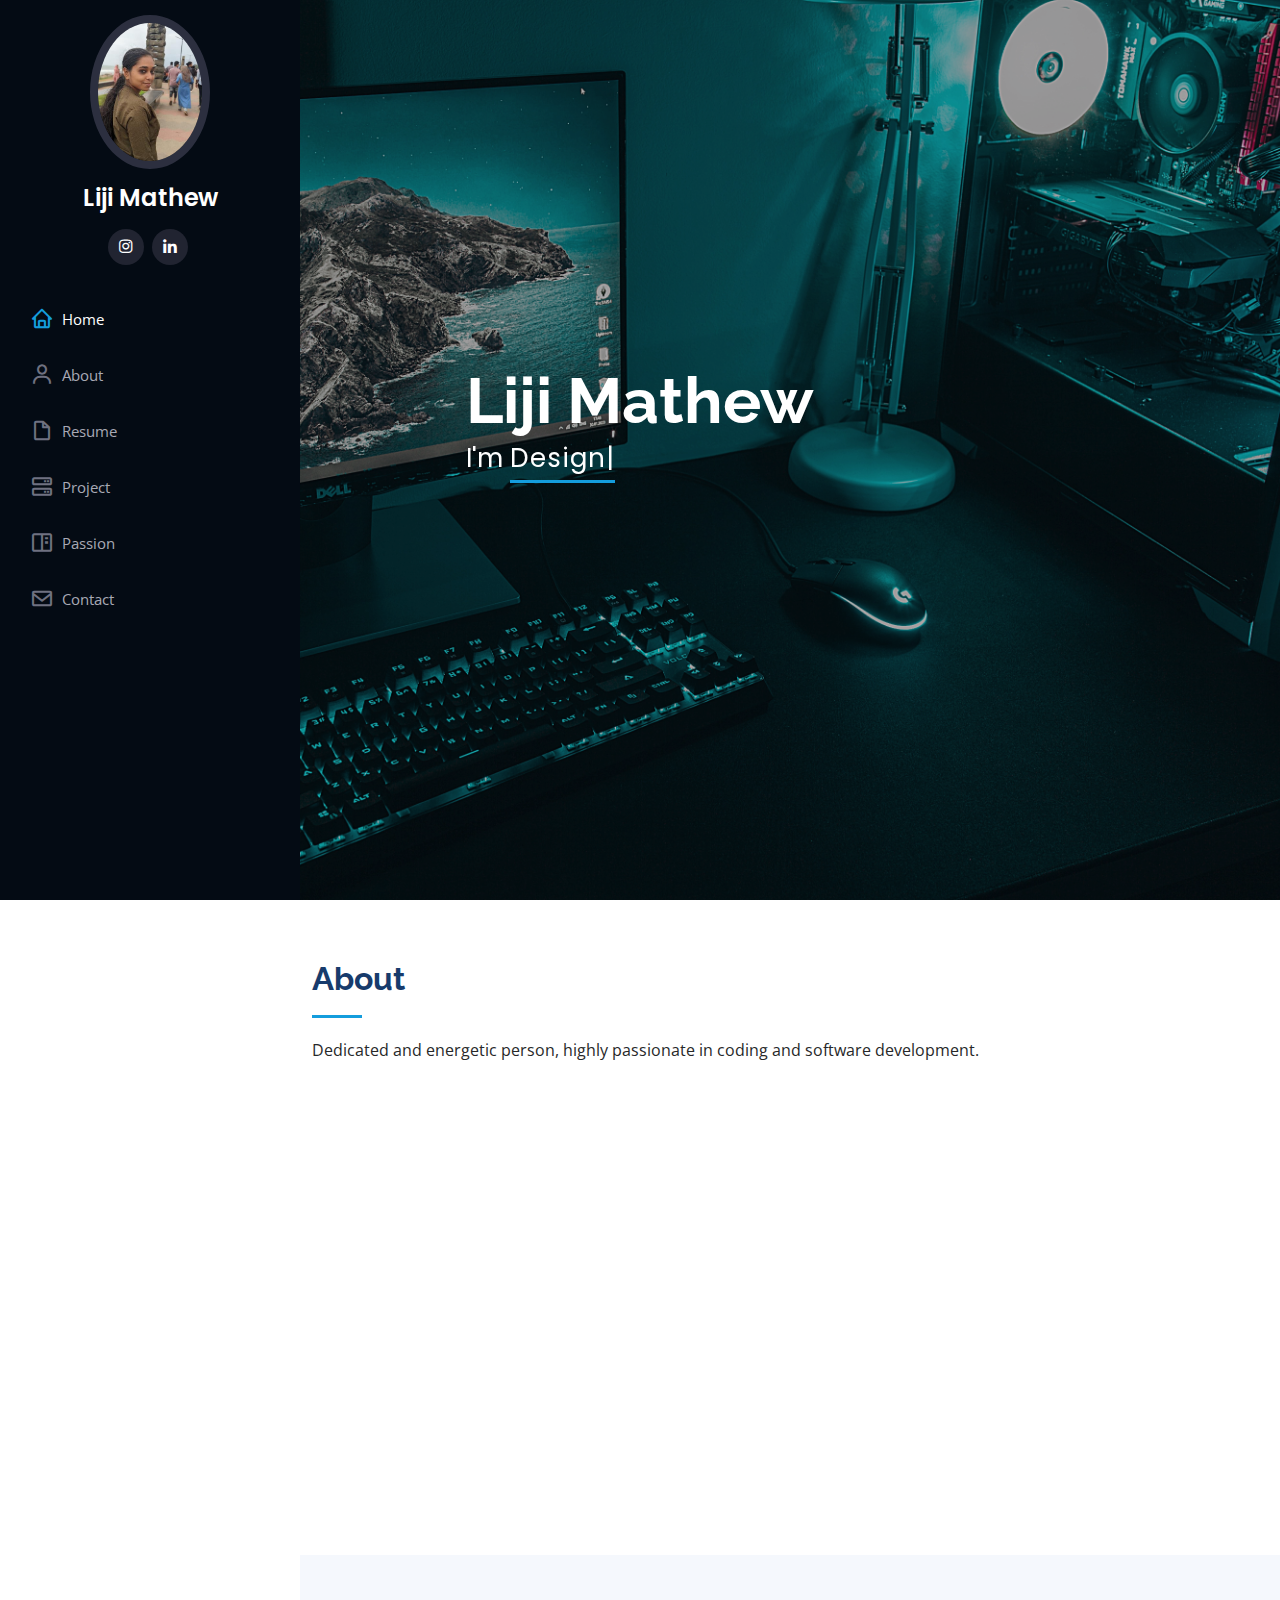
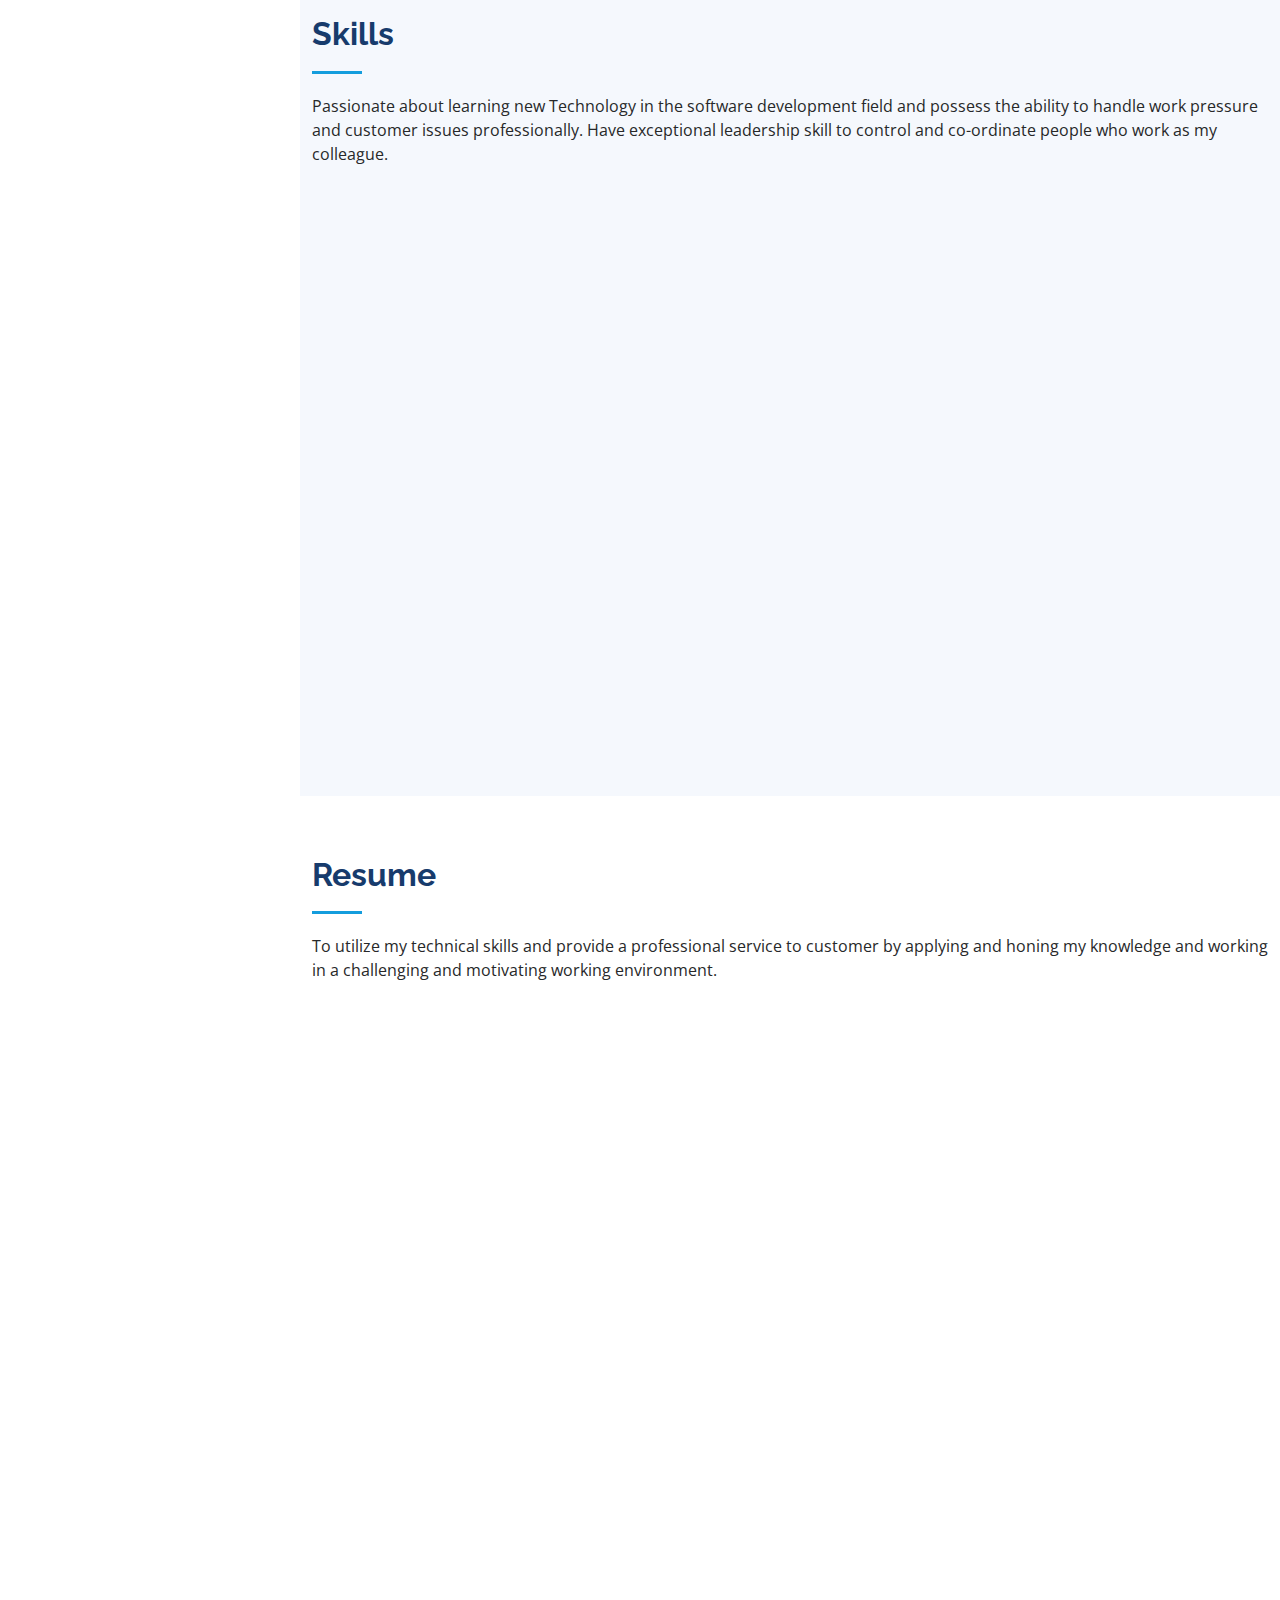
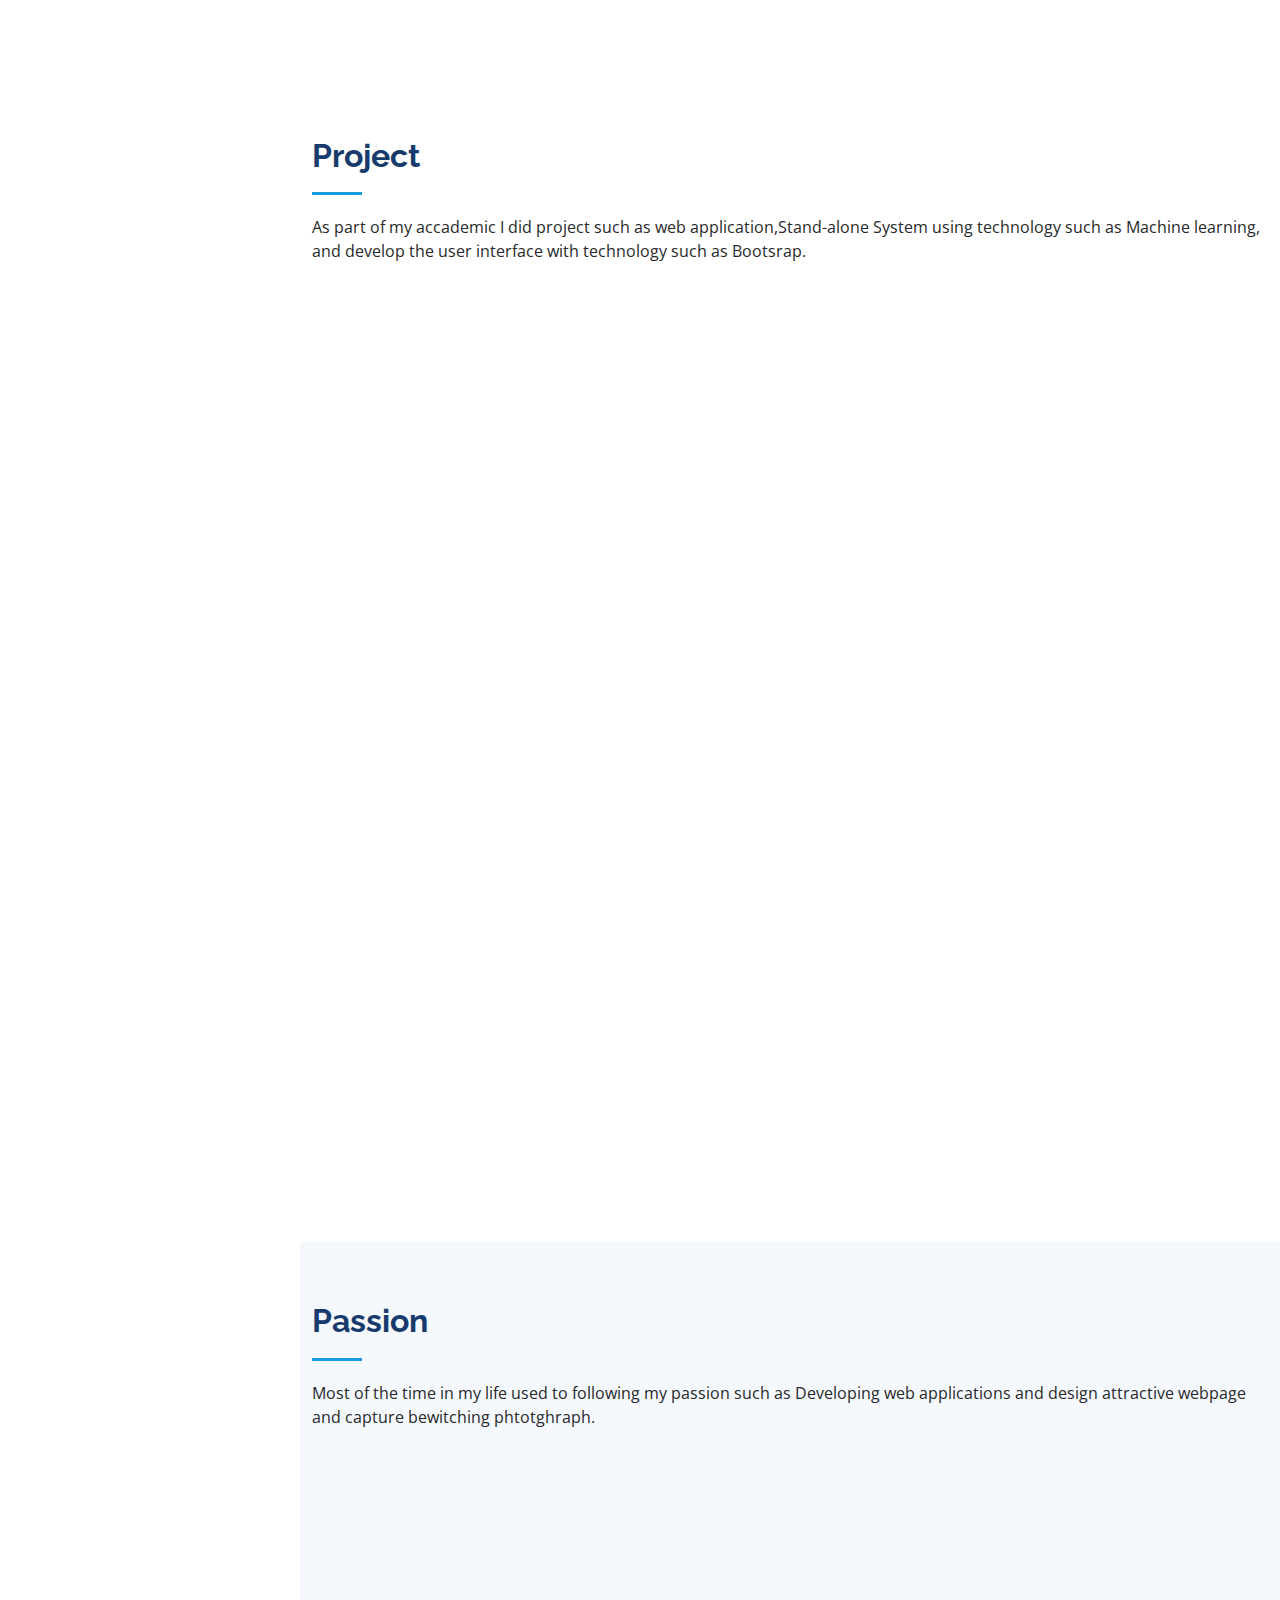
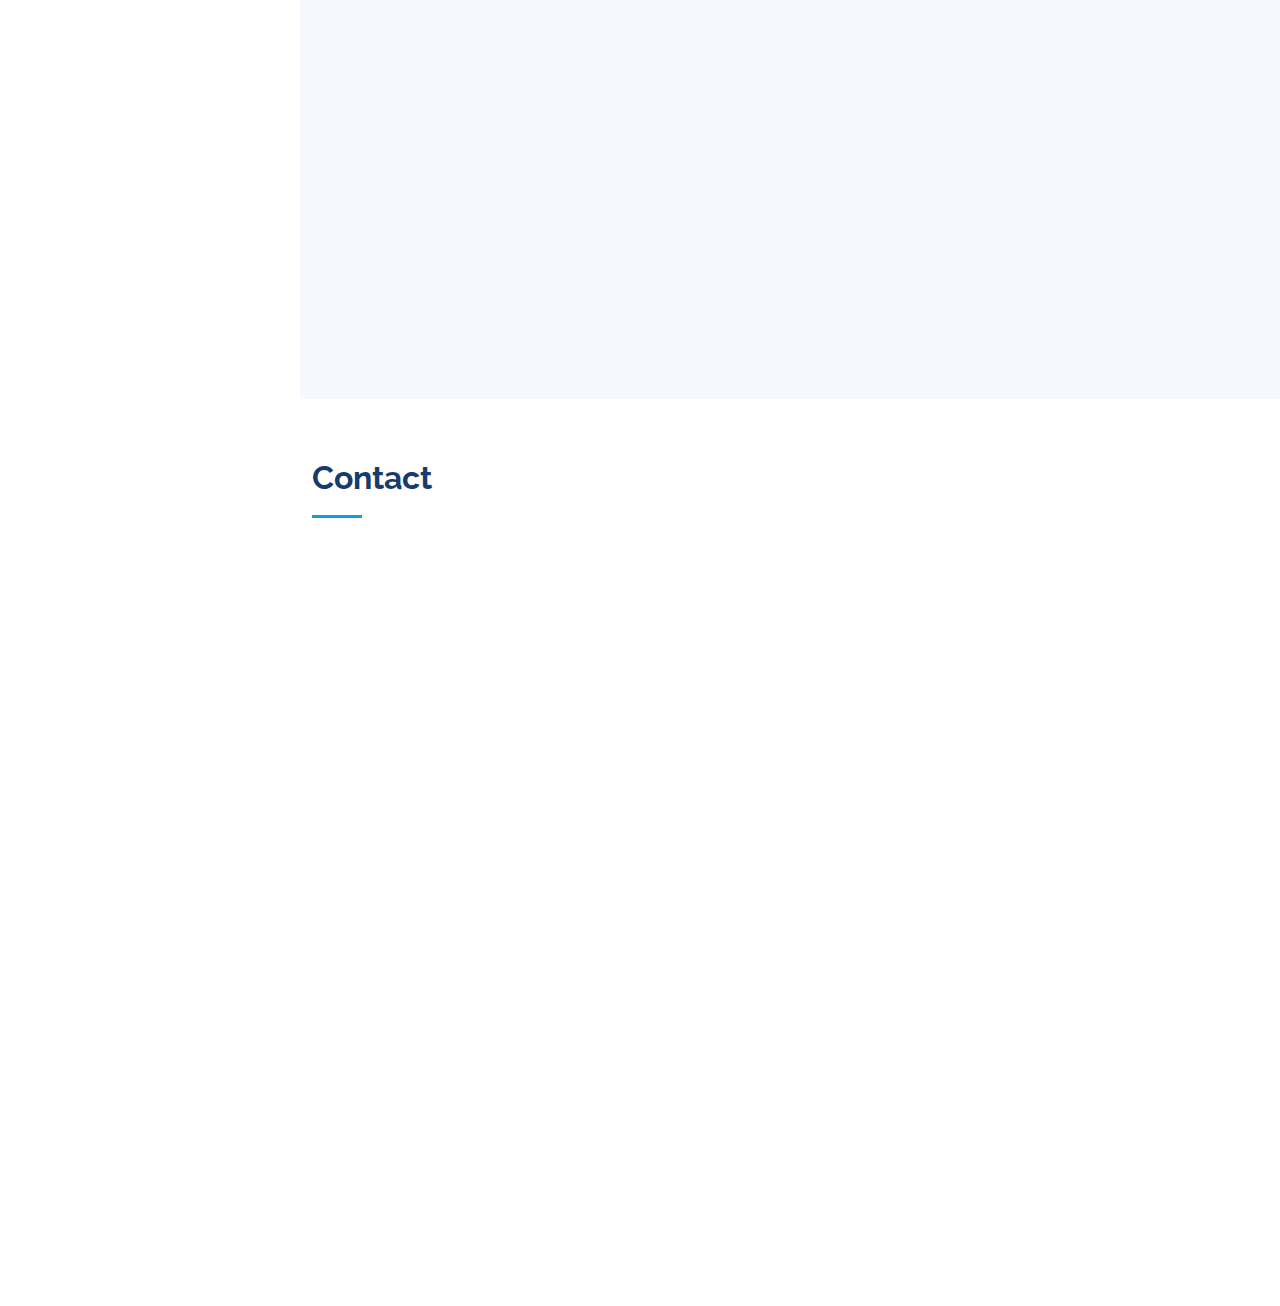
==== commit 4378668b: "Update index.html" ====
--- a/index.html
+++ b/index.html
@@ -523,34 +523,7 @@
 
           </div>
 
-          <div class="col-lg-7 mt-5 mt-lg-0 d-flex align-items-stretch">
-            <form action="forms/contact.php" method="post" role="form" class="php-email-form">
-              <div class="row">
-                <div class="form-group col-md-6">
-                  <label for="name">Your Name</label>
-                  <input type="text" name="name" class="form-control" id="name" required>
-                </div>
-                <div class="form-group col-md-6">
-                  <label for="name">Your Email</label>
-                  <input type="email" class="form-control" name="email" id="email" required>
-                </div>
-              </div>
-              <div class="form-group">
-                <label for="name">Subject</label>
-                <input type="text" class="form-control" name="subject" id="subject" required>
-              </div>
-              <div class="form-group">
-                <label for="name">Message</label>
-                <textarea class="form-control" name="message" rows="10" required></textarea>
-              </div>
-              <div class="my-3">
-                <div class="loading">Loading</div>
-                <div class="error-message"></div>
-                <div class="sent-message">Your message has been sent. Thank you!</div>
-              </div>
-              <div class="text-center"><button type="submit">Send Message</button></div>
-            </form>
-          </div>
+          
 
         </div>
 
